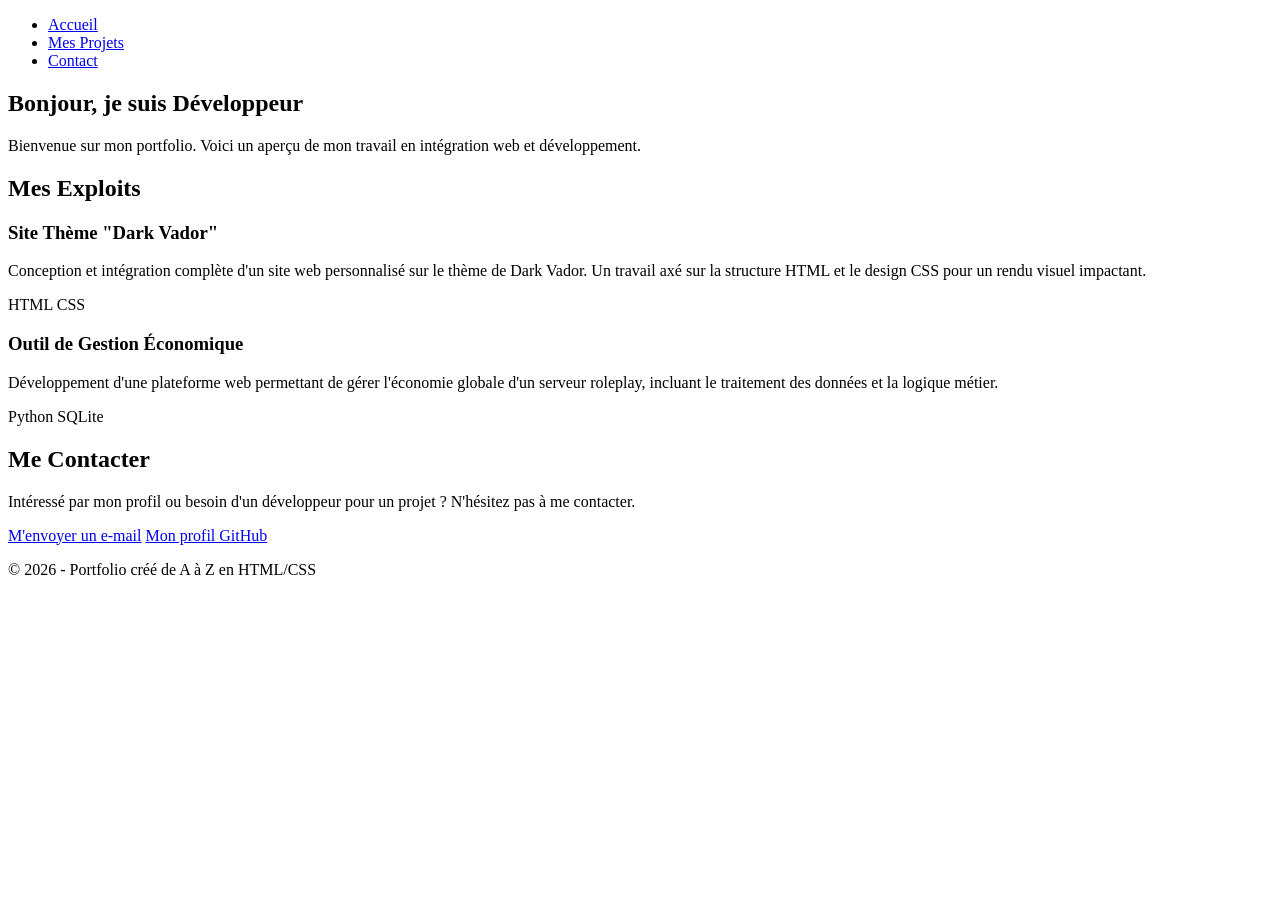
==== index.html @ 3fa429df "Add files via upload" ====
<!DOCTYPE html>
<html lang="fr">
<head>
    <meta charset="UTF-8">
    <meta name="viewport" content="width=device-width, initial-scale=1.0">
    <title>Portfolio - Développeur Web</title>
    <link rel="stylesheet" href="css/style.css">
</head>
<body>
    <header>
        <nav>
            <ul>
                <li><a href="#accueil">Accueil</a></li>
                <li><a href="#projets">Mes Projets</a></li>
                <li><a href="#contact">Contact</a></li>
            </ul>
        </nav>
    </header>

    <main>
        <section id="accueil" class="section-accueil">
            <h1>Bonjour, je suis Développeur</h1>
            <p>Bienvenue sur mon portfolio. Voici un aperçu de mon travail en intégration web et développement.</p>
        </section>

        <section id="projets">
            <h2>Mes Exploits</h2>
            <div class="grille-projets">
                
                <div class="projet-carte">
                    <h3>Site Thème "Dark Vador"</h3>
                    <p>Conception et intégration complète d'un site web personnalisé sur le thème de Dark Vador. Un travail axé sur la structure HTML et le design CSS pour un rendu visuel impactant.</p>
                    <div class="technos">
                        <span class="badge">HTML</span>
                        <span class="badge">CSS</span>
                    </div>
                </div>

                <div class="projet-carte">
                    <h3>Outil de Gestion Économique</h3>
                    <p>Développement d'une plateforme web permettant de gérer l'économie globale d'un serveur roleplay, incluant le traitement des données et la logique métier.</p>
                    <div class="technos">
                        <span class="badge">Python</span>
                        <span class="badge">SQLite</span>
                    </div>
                </div>

            </div>
        </section>

        <section id="contact">
            <h2>Me Contacter</h2>
            <div class="contact-box">
                <p>Intéressé par mon profil ou besoin d'un développeur pour un projet ? N'hésitez pas à me contacter.</p>
                <a href="mailto:ton-adresse@email.com" class="bouton-contact">M'envoyer un e-mail</a>
                <a href="https://github.com/ton-pseudo" target="_blank" class="bouton-github">Mon profil GitHub</a>
            </div>
        </section>
    </main>

    <footer>
        <p>&copy; 2026 - Portfolio créé de A à Z en HTML/CSS</p>
    </footer>
</body>
</html>
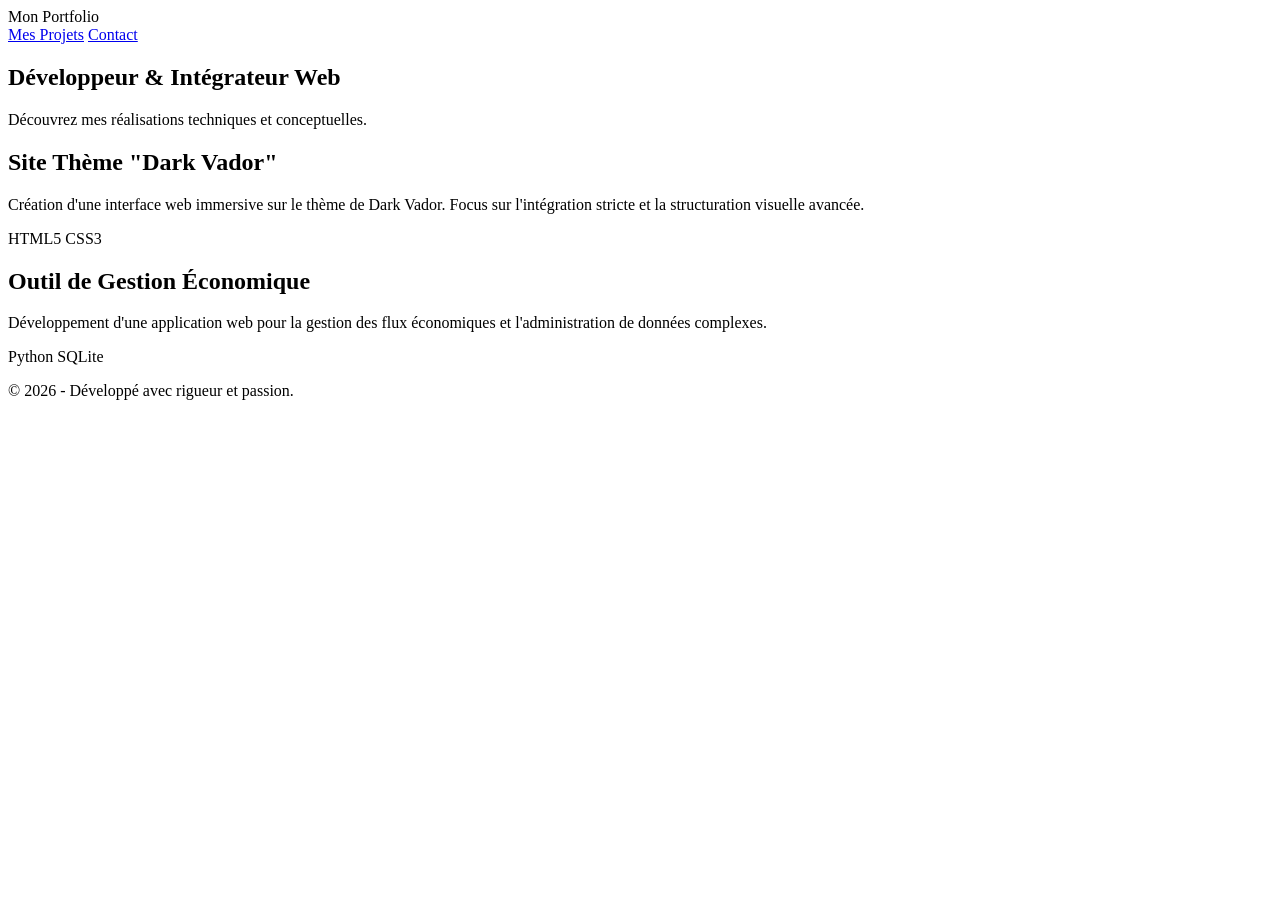
==== commit 75c14166: "Add files via upload" ====
--- a/index.html
+++ b/index.html
@@ -3,63 +3,53 @@
 <head>
     <meta charset="UTF-8">
     <meta name="viewport" content="width=device-width, initial-scale=1.0">
-    <title>Portfolio - Développeur Web</title>
+    <title>Portfolio | Projets</title>
     <link rel="stylesheet" href="css/style.css">
 </head>
 <body>
-    <header>
+    <header class="navbar">
+        <div class="logo">Mon Portfolio</div>
         <nav>
-            <ul>
-                <li><a href="#accueil">Accueil</a></li>
-                <li><a href="#projets">Mes Projets</a></li>
-                <li><a href="#contact">Contact</a></li>
-            </ul>
+            <a href="index.html" class="active">Mes Projets</a>
+            <a href="contact.html">Contact</a>
         </nav>
     </header>
 
-    <main>
-        <section id="accueil" class="section-accueil">
-            <h1>Bonjour, je suis Développeur</h1>
-            <p>Bienvenue sur mon portfolio. Voici un aperçu de mon travail en intégration web et développement.</p>
+    <main class="container">
+        <section class="intro">
+            <h1>Développeur & Intégrateur Web</h1>
+            <p>Découvrez mes réalisations techniques et conceptuelles.</p>
         </section>
 
-        <section id="projets">
-            <h2>Mes Exploits</h2>
-            <div class="grille-projets">
-                
-                <div class="projet-carte">
-                    <h3>Site Thème "Dark Vador"</h3>
-                    <p>Conception et intégration complète d'un site web personnalisé sur le thème de Dark Vador. Un travail axé sur la structure HTML et le design CSS pour un rendu visuel impactant.</p>
-                    <div class="technos">
-                        <span class="badge">HTML</span>
-                        <span class="badge">CSS</span>
+        <section class="grid-projets">
+            <!-- Projet 1 -->
+            <article class="card">
+                <div class="card-content">
+                    <h2>Site Thème "Dark Vador"</h2>
+                    <p>Création d'une interface web immersive sur le thème de Dark Vador. Focus sur l'intégration stricte et la structuration visuelle avancée.</p>
+                    <div class="tags">
+                        <span>HTML5</span>
+                        <span>CSS3</span>
                     </div>
                 </div>
+            </article>
 
-                <div class="projet-carte">
-                    <h3>Outil de Gestion Économique</h3>
-                    <p>Développement d'une plateforme web permettant de gérer l'économie globale d'un serveur roleplay, incluant le traitement des données et la logique métier.</p>
-                    <div class="technos">
-                        <span class="badge">Python</span>
-                        <span class="badge">SQLite</span>
+            <!-- Projet 2 -->
+            <article class="card">
+                <div class="card-content">
+                    <h2>Outil de Gestion Économique</h2>
+                    <p>Développement d'une application web pour la gestion des flux économiques et l'administration de données complexes.</p>
+                    <div class="tags">
+                        <span>Python</span>
+                        <span>SQLite</span>
                     </div>
                 </div>
-
-            </div>
-        </section>
-
-        <section id="contact">
-            <h2>Me Contacter</h2>
-            <div class="contact-box">
-                <p>Intéressé par mon profil ou besoin d'un développeur pour un projet ? N'hésitez pas à me contacter.</p>
-                <a href="mailto:ton-adresse@email.com" class="bouton-contact">M'envoyer un e-mail</a>
-                <a href="https://github.com/ton-pseudo" target="_blank" class="bouton-github">Mon profil GitHub</a>
-            </div>
+            </article>
         </section>
     </main>
 
     <footer>
-        <p>&copy; 2026 - Portfolio créé de A à Z en HTML/CSS</p>
+        <p>&copy; 2026 - Développé avec rigueur et passion.</p>
     </footer>
 </body>
 </html>
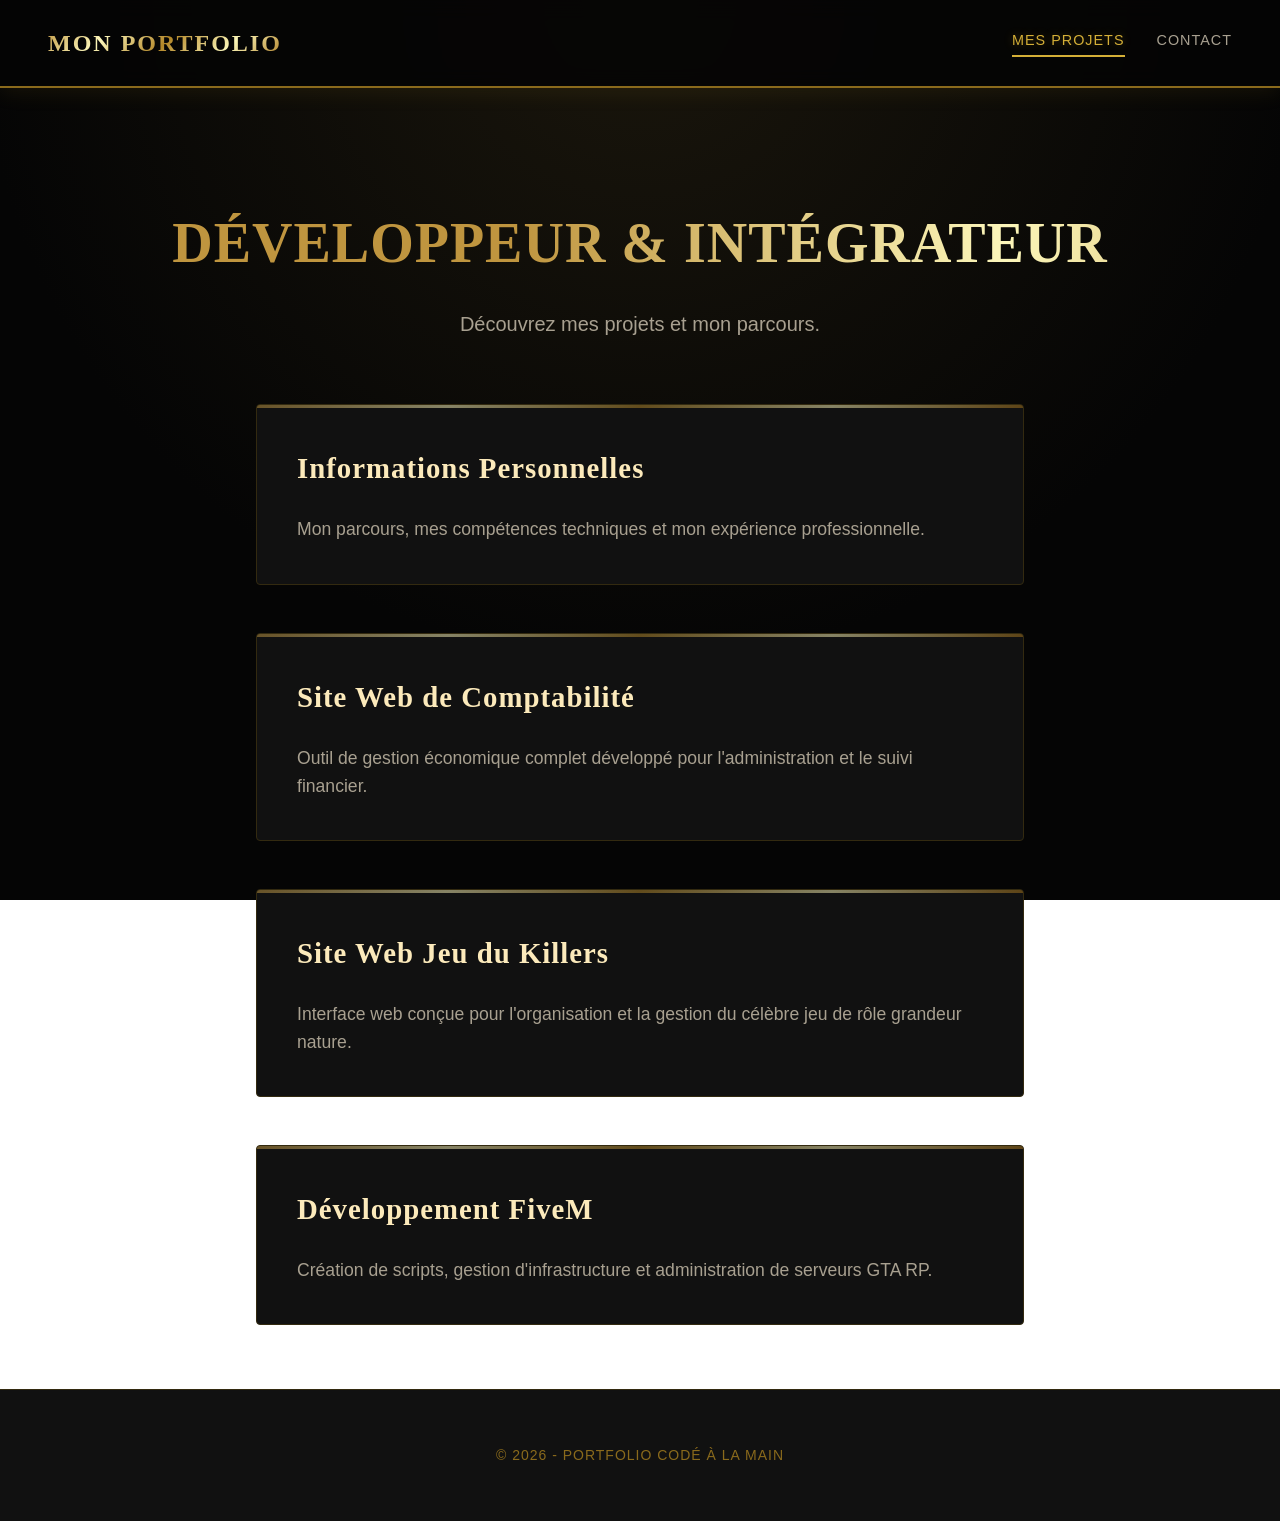
==== commit 78e665a3: "Add files via upload" ====
--- a/index.html
+++ b/index.html
@@ -17,39 +17,51 @@
 
     <main class="container">
         <section class="intro">
-            <h1>Développeur & Intégrateur Web</h1>
-            <p>Découvrez mes réalisations techniques et conceptuelles.</p>
+            <h1>Développeur & Intégrateur</h1>
+            <p>Découvrez mes projets et mon parcours.</p>
         </section>
 
-        <section class="grid-projets">
-            <!-- Projet 1 -->
-            <article class="card">
-                <div class="card-content">
-                    <h2>Site Thème "Dark Vador"</h2>
-                    <p>Création d'une interface web immersive sur le thème de Dark Vador. Focus sur l'intégration stricte et la structuration visuelle avancée.</p>
-                    <div class="tags">
-                        <span>HTML5</span>
-                        <span>CSS3</span>
+        <section class="liste-projets">
+            
+            <a href="infos-personnelles.html" class="card-link">
+                <article class="card">
+                    <div class="card-content">
+                        <h2>Informations Personnelles</h2>
+                        <p>Mon parcours, mes compétences techniques et mon expérience professionnelle.</p>
                     </div>
-                </div>
-            </article>
+                </article>
+            </a>
 
-            <!-- Projet 2 -->
-            <article class="card">
-                <div class="card-content">
-                    <h2>Outil de Gestion Économique</h2>
-                    <p>Développement d'une application web pour la gestion des flux économiques et l'administration de données complexes.</p>
-                    <div class="tags">
-                        <span>Python</span>
-                        <span>SQLite</span>
+            <a href="projet-compta.html" class="card-link">
+                <article class="card">
+                    <div class="card-content">
+                        <h2>Site Web de Comptabilité</h2>
+                        <p>Outil de gestion économique complet développé pour l'administration et le suivi financier.</p>
                     </div>
-                </div>
-            </article>
+                </article>
+            </a>
+
+            <a href="projet-killers.html" class="card-link">
+                <article class="card">
+                    <div class="card-content">
+                        <h2>Site Web Jeu du Killers</h2>
+                        <p>Interface web conçue pour l'organisation et la gestion du célèbre jeu de rôle grandeur nature.</p>
+                    </div>
+                </article>
+            </a>
+
+            <a href="projet-fivem.html" class="card-link">
+                <article class="card">
+                    <div class="card-content">
+                        <h2>Développement FiveM</h2>
+                        <p>Création de scripts, gestion d'infrastructure et administration de serveurs GTA RP.</p>
+                    </div>
+                </article>
+            </a>
+
         </section>
     </main>
 
-    <footer>
-        <p>&copy; 2026 - Développé avec rigueur et passion.</p>
-    </footer>
+    <footer><p>&copy; 2026 - Portfolio codé à la main</p></footer>
 </body>
 </html>
--- a/css/style.css
+++ b/css/style.css
@@ -0,0 +1,283 @@
+/* --- Variables pour un thème Grandiose (Noir & Or Métallique) --- */
+:root {
+    --bg-color: #050505; /* Noir ultra profond */
+    --surface-color: #111111; /* Noir légèrement plus clair pour les cartes */
+    --text-main: #f0f0f0;
+    --text-muted: #a8a090; /* Gris légèrement teinté d'or */
+    
+    /* Dégradé or métallique (Reflet, Ombre, Brillance) */
+    --gold-main: #d4af37;
+    --gold-light: #fceabb;
+    --gold-dark: #8a6a1c;
+    --gold-gradient: linear-gradient(135deg, #bf953f, #fcf6ba, #b38728, #fbf5b7, #aa771c);
+    
+    --border: #332a10; /* Bordure sombre dorée */
+}
+
+* { box-sizing: border-box; }
+
+body {
+    margin: 0;
+    /* Police élégante pour le texte, lisible et propre */
+    font-family: -apple-system, BlinkMacSystemFont, "Segoe UI", Roboto, Helvetica, Arial, sans-serif;
+    /* Fond noir avec un très léger halo doré au centre en haut */
+    background: radial-gradient(circle at 50% 0%, #1a160c 0%, var(--bg-color) 60%);
+    background-attachment: fixed;
+    color: var(--text-main);
+    line-height: 1.6;
+    overflow-x: hidden;
+}
+
+/* Application d'une police majestueuse pour tous les titres */
+h1, h2, h3, .logo {
+    font-family: "Georgia", "Times New Roman", serif;
+    letter-spacing: 1px;
+}
+
+/* Effet de texte en or massif (le texte devient transparent et affiche le dégradé en fond) */
+.text-gold {
+    background: var(--gold-gradient);
+    -webkit-background-clip: text;
+    -webkit-text-fill-color: transparent;
+    display: inline-block;
+}
+
+a {
+    text-decoration: none;
+    color: var(--gold-light);
+    transition: all 0.3s ease;
+}
+
+a:hover { 
+    color: #fff;
+    text-shadow: 0 0 8px var(--gold-main);
+}
+
+.container {
+    width: 100%; /* Le conteneur occupe désormais toute la page */
+    margin: 0 auto;
+    padding: 4rem 2rem;
+    min-height: calc(100vh - 160px); 
+}
+
+/* --- Barre de Navigation --- */
+.navbar {
+    display: flex;
+    justify-content: space-between;
+    align-items: center;
+    padding: 1.5rem 3rem;
+    background-color: rgba(5, 5, 5, 0.9);
+    backdrop-filter: blur(10px);
+    border-bottom: 2px solid var(--gold-dark);
+    position: sticky;
+    top: 0;
+    z-index: 100;
+    box-shadow: 0 4px 20px rgba(187, 143, 35, 0.1);
+}
+
+.navbar .logo {
+    font-size: 1.5rem;
+    font-weight: 700;
+    background: var(--gold-gradient);
+    -webkit-background-clip: text;
+    -webkit-text-fill-color: transparent;
+    text-transform: uppercase;
+    letter-spacing: 2px;
+}
+
+.navbar nav { display: flex; gap: 2rem; }
+.navbar nav a {
+    color: var(--text-muted);
+    font-weight: 500;
+    text-transform: uppercase;
+    font-size: 0.9rem;
+    letter-spacing: 1px;
+    padding-bottom: 0.2rem;
+    border-bottom: 2px solid transparent;
+}
+.navbar nav a.active, .navbar nav a:hover {
+    color: var(--gold-main);
+    border-bottom: 2px solid var(--gold-main);
+    text-shadow: 0 0 10px rgba(212, 175, 55, 0.3);
+}
+
+/* --- Section Introduction --- */
+.intro { text-align: center; margin-bottom: 4rem; }
+
+/* Animation de brillance sur le grand titre */
+@keyframes shimmer {
+    0% { background-position: -200% center; }
+    100% { background-position: 200% center; }
+}
+
+.intro h1 { 
+    font-size: 3.5rem; 
+    margin-bottom: 1rem; 
+    text-transform: uppercase;
+    background: linear-gradient(to right, #bf953f 20%, #fcf6ba 40%, #bf953f 60%, #fcf6ba 80%);
+    background-size: 200% auto;
+    -webkit-background-clip: text;
+    -webkit-text-fill-color: transparent;
+    animation: shimmer 5s linear infinite;
+}
+.intro p { color: var(--text-muted); font-size: 1.25rem; }
+
+/* --- Disposition des Projets --- */
+.liste-projets {
+    display: flex;
+    flex-direction: column;
+    align-items: center;
+    gap: 3rem;
+}
+
+.card-link {
+    width: 60vw; /* Exactement 60% de l'écran (Viewport Width) */
+    display: block;
+}
+
+@media (max-width: 768px) {
+    .card-link { width: 90vw; } /* 90% sur téléphone pour rester lisible */
+    .intro h1 { font-size: 2.2rem; }
+}
+
+.card {
+    background-color: var(--surface-color);
+    border: 1px solid var(--border);
+    border-radius: 4px;
+    overflow: hidden;
+    position: relative;
+    transition: all 0.4s cubic-bezier(0.175, 0.885, 0.32, 1.275);
+    height: 100%;
+}
+
+/* Liseré doré décoratif en haut de la carte */
+.card::before {
+    content: '';
+    position: absolute;
+    top: 0;
+    left: 0;
+    width: 100%;
+    height: 3px;
+    background: var(--gold-gradient);
+    opacity: 0.5;
+    transition: opacity 0.4s ease;
+}
+
+.card-link:hover .card {
+    transform: translateY(-8px) scale(1.02);
+    border-color: var(--gold-main);
+    box-shadow: 0 15px 35px rgba(212, 175, 55, 0.15), 0 0 15px rgba(212, 175, 55, 0.1) inset;
+}
+
+.card-link:hover .card::before {
+    opacity: 1;
+}
+
+.card-content { padding: 2.5rem; }
+.card-content h2 { 
+    margin-top: 0; 
+    font-size: 1.8rem; 
+    color: var(--gold-light); 
+}
+.card-content p { color: var(--text-muted); margin-bottom: 0; font-size: 1.1rem; }
+
+/* --- Formulaire de Contact --- */
+.contact-section {
+    max-width: 600px;
+    margin: 0 auto;
+}
+
+.contact-section h1 {
+    font-size: 2.5rem;
+    color: var(--gold-main);
+}
+
+.contact-form {
+    background-color: var(--surface-color);
+    padding: 2.5rem;
+    border-radius: 4px;
+    border: 1px solid var(--border);
+    box-shadow: 0 10px 30px rgba(0,0,0,0.5);
+    display: flex;
+    flex-direction: column;
+    gap: 1.5rem;
+}
+
+.form-group {
+    display: flex;
+    flex-direction: column;
+    gap: 0.5rem;
+}
+
+.form-group label { 
+    font-weight: 600; 
+    color: var(--gold-light); 
+    text-transform: uppercase;
+    font-size: 0.85rem;
+    letter-spacing: 1px;
+}
+
+.form-group input, .form-group textarea {
+    padding: 1rem;
+    border-radius: 2px;
+    border: 1px solid var(--border);
+    background-color: #0a0a0a;
+    color: var(--text-main);
+    font-family: inherit;
+    transition: all 0.3s ease;
+}
+
+.form-group input:focus, .form-group textarea:focus {
+    outline: none;
+    border-color: var(--gold-main);
+    box-shadow: 0 0 15px rgba(212, 175, 55, 0.2);
+}
+
+/* Bouton Grandiose */
+.btn-primary {
+    background: var(--gold-gradient);
+    color: #000;
+    padding: 1rem;
+    border: none;
+    border-radius: 2px;
+    font-weight: bold;
+    font-size: 1.1rem;
+    text-transform: uppercase;
+    letter-spacing: 2px;
+    cursor: pointer;
+    transition: all 0.3s ease;
+    box-shadow: 0 4px 15px rgba(212, 175, 55, 0.2);
+}
+
+.btn-primary:hover { 
+    transform: scale(1.02);
+    box-shadow: 0 0 25px rgba(252, 234, 187, 0.4);
+}
+
+/* --- Pages de détails --- */
+.page-detail { max-width: 800px; margin: 0 auto; }
+.page-detail h1 { color: var(--gold-main); font-size: 2.5rem; border-bottom: 1px solid var(--border); padding-bottom: 1rem; margin-bottom: 2rem;}
+.page-detail p { font-size: 1.15rem; }
+
+.btn-retour {
+    display: inline-block;
+    margin-bottom: 2rem;
+    color: var(--gold-dark);
+    font-weight: 600;
+    text-transform: uppercase;
+    letter-spacing: 1px;
+    font-size: 0.9rem;
+}
+.btn-retour:hover { color: var(--gold-light); }
+
+/* --- Pied de page --- */
+footer {
+    text-align: center;
+    padding: 2.5rem;
+    border-top: 1px solid var(--border);
+    background-color: var(--surface-color);
+    color: var(--gold-dark);
+    font-size: 0.875rem;
+    letter-spacing: 1px;
+    text-transform: uppercase;
+}
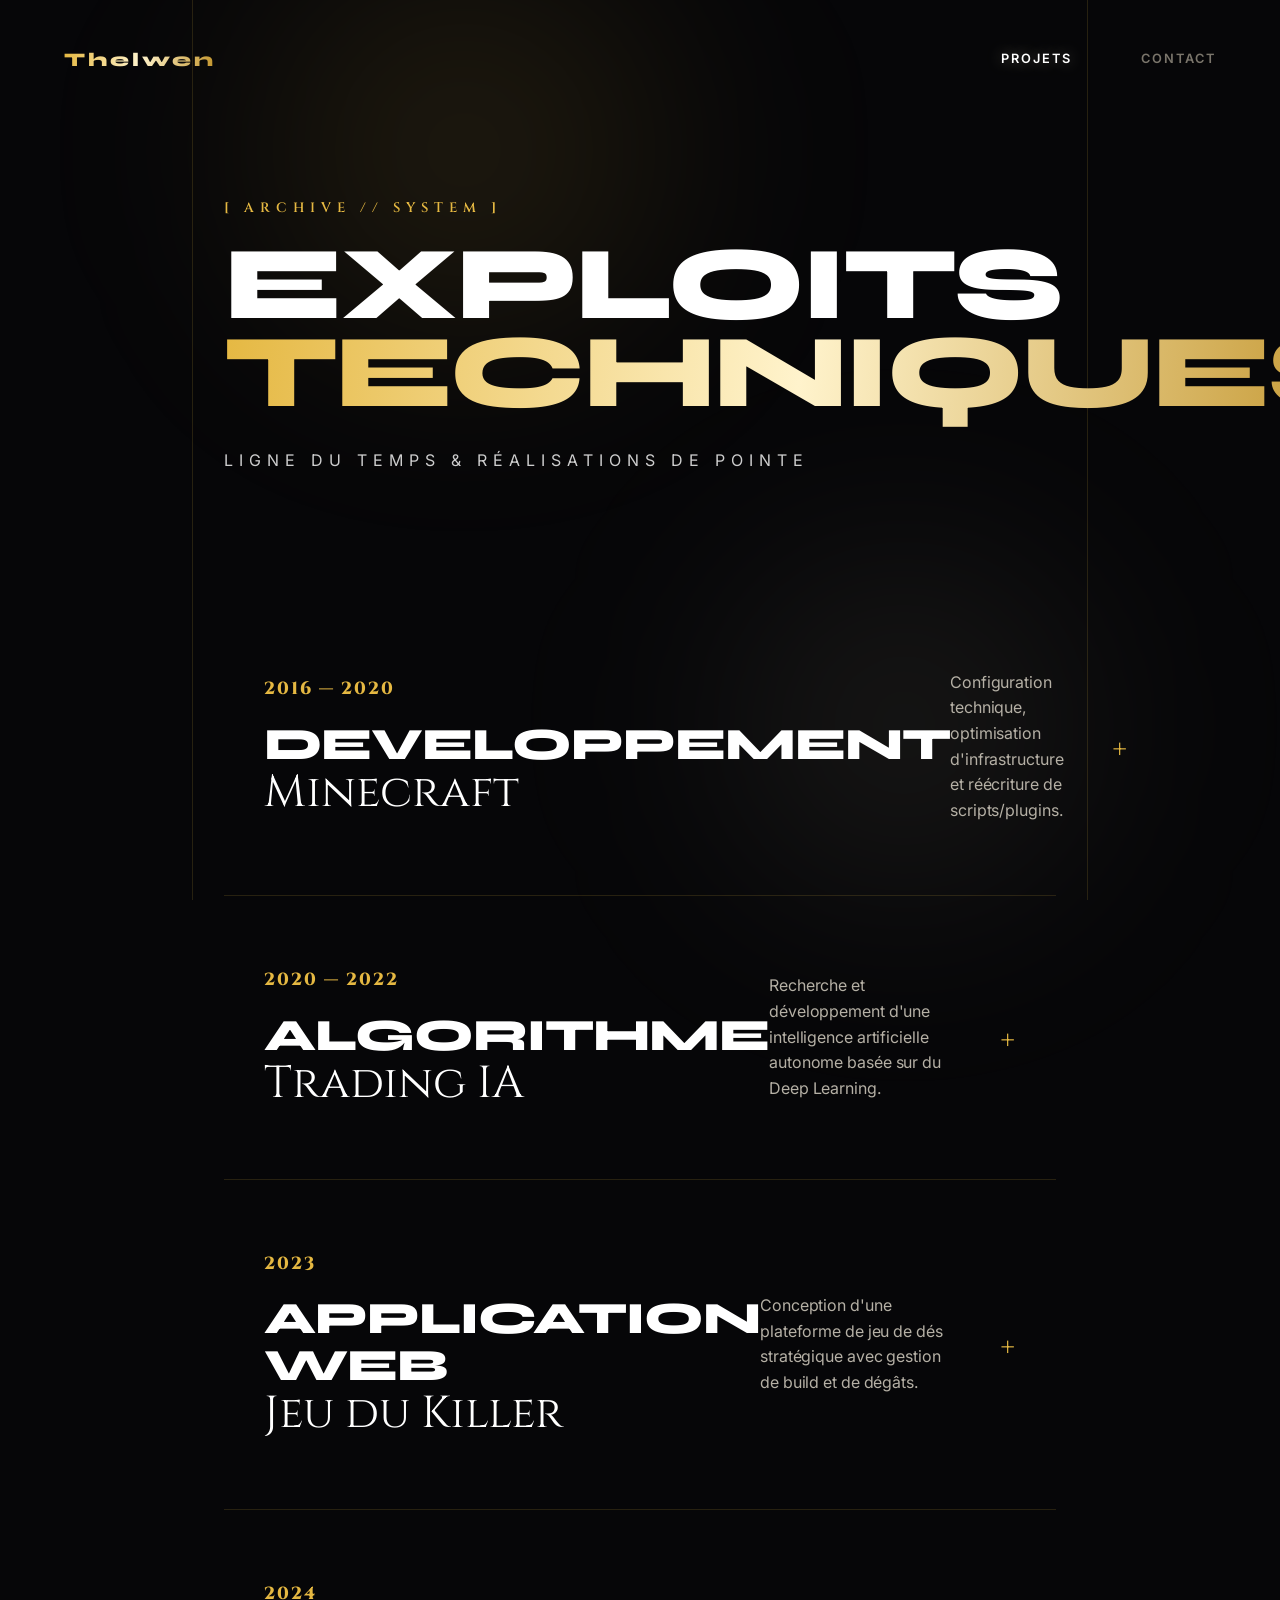
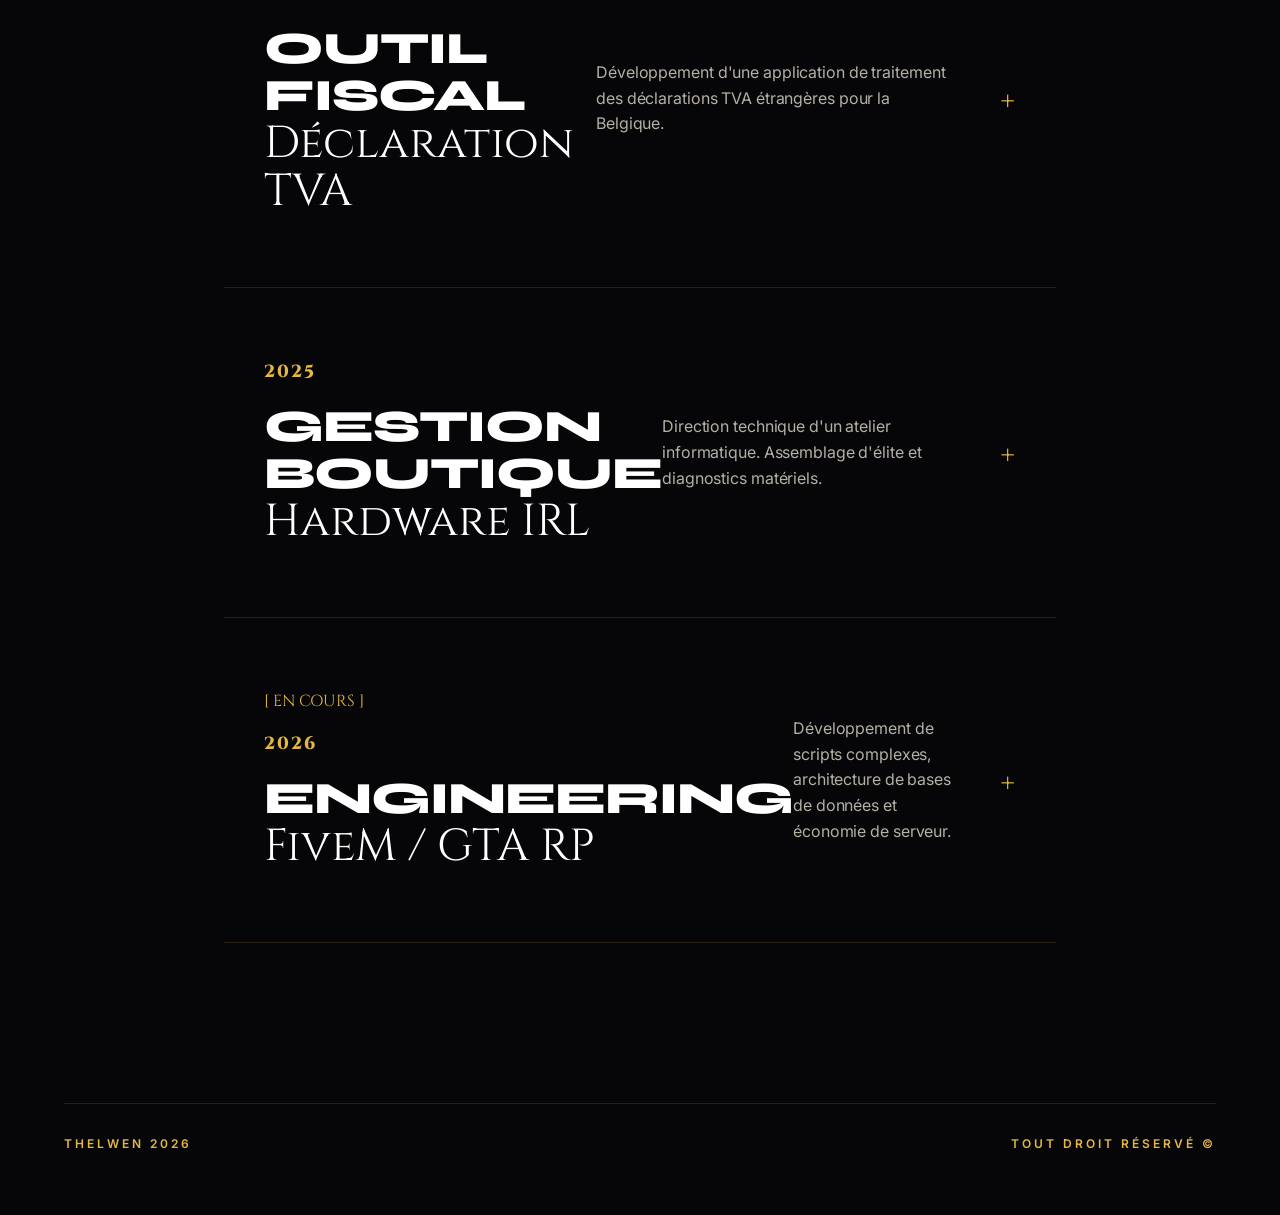
==== commit d0cd156b: "Add files via upload" ====
--- a/index.html
+++ b/index.html
@@ -3,65 +3,110 @@
 <head>
     <meta charset="UTF-8">
     <meta name="viewport" content="width=device-width, initial-scale=1.0">
-    <title>Portfolio | Projets</title>
+    <title>THELWEN | ARCHIVE</title>
+    <link rel="preconnect" href="https://fonts.googleapis.com">
+    <link rel="preconnect" href="https://fonts.gstatic.com" crossorigin>
+    <link href="https://fonts.googleapis.com/css2?family=Cinzel:wght@400;600;800&family=Syne:wght@700;800&family=Inter:wght@200;400;600&display=swap" rel="stylesheet">
     <link rel="stylesheet" href="css/style.css">
 </head>
 <body>
+
+    <div class="ambient-laser"></div>
+    <div class="structural-grid-line line-left"></div>
+    <div class="structural-grid-line line-right"></div>
+
     <header class="navbar">
-        <div class="logo">Mon Portfolio</div>
+        <div class="logo">Thelwen</div>
         <nav>
-            <a href="index.html" class="active">Mes Projets</a>
-            <a href="contact.html">Contact</a>
+            <a href="index.html" class="active"><span class="nav-num"></span> Projets</a>
+            <a href="contact.html"><span class="nav-num"></span> Contact</a>
         </nav>
     </header>
 
-    <main class="container">
-        <section class="intro">
-            <h1>Développeur & Intégrateur</h1>
-            <p>Découvrez mes projets et mon parcours.</p>
+    <main class="viewport-canvas">
+        <section class="hero-editorial">
+            <div class="hero-meta">[ ARCHIVE // SYSTEM ]</div>
+            <h1>EXPLOITS<br><span class="gold-gradient-text">TECHNIQUES</span></h1>
+            <p class="hero-sub">Ligne du temps & Réalisations de pointe</p>
         </section>
 
-        <section class="liste-projets">
+        <section class="editorial-feed">
             
-            <a href="infos-personnelles.html" class="card-link">
-                <article class="card">
-                    <div class="card-content">
-                        <h2>Informations Personnelles</h2>
-                        <p>Mon parcours, mes compétences techniques et mon expérience professionnelle.</p>
-                    </div>
-                </article>
+            <a href="exp-minecraft.html" class="showcase-row">
+                <div class="row-left">
+                    <span class="row-index">2016 — 2020</span>
+                    <h2>Developpement<br><span class="light-text">Minecraft</span></h2>
+                </div>
+                <div class="row-right">
+                    <p class="project-brief">Configuration technique, optimisation d'infrastructure et réécriture de scripts/plugins.</p>
+                    <div class="project-cross">+</div>
+                </div>
             </a>
 
-            <a href="projet-compta.html" class="card-link">
-                <article class="card">
-                    <div class="card-content">
-                        <h2>Site Web de Comptabilité</h2>
-                        <p>Outil de gestion économique complet développé pour l'administration et le suivi financier.</p>
-                    </div>
-                </article>
+            <a href="exp-trading.html" class="showcase-row">
+                <div class="row-left">
+                    <span class="row-index">2020 — 2022</span>
+                    <h2>Algorithme<br><span class="light-text">Trading IA</span></h2>
+                </div>
+                <div class="row-right">
+                    <p class="project-brief">Recherche et développement d'une intelligence artificielle autonome basée sur du Deep Learning.</p>
+                    <div class="project-cross">+</div>
+                </div>
             </a>
 
-            <a href="projet-killers.html" class="card-link">
-                <article class="card">
-                    <div class="card-content">
-                        <h2>Site Web Jeu du Killers</h2>
-                        <p>Interface web conçue pour l'organisation et la gestion du célèbre jeu de rôle grandeur nature.</p>
-                    </div>
-                </article>
+            <a href="exp-killer.html" class="showcase-row">
+                <div class="row-left">
+                    <span class="row-index">2023</span>
+                    <h2>Application Web<br><span class="light-text">Jeu du Killer</span></h2>
+                </div>
+                <div class="row-right">
+                    <p class="project-brief">Conception d'une plateforme de jeu de dés stratégique avec gestion de build et de dégâts.</p>
+                    <div class="project-cross">+</div>
+                </div>
             </a>
 
-            <a href="projet-fivem.html" class="card-link">
-                <article class="card">
-                    <div class="card-content">
-                        <h2>Développement FiveM</h2>
-                        <p>Création de scripts, gestion d'infrastructure et administration de serveurs GTA RP.</p>
-                    </div>
-                </article>
+            <a href="exp-tva.html" class="showcase-row">
+                <div class="row-left">
+                    <span class="row-index">2024</span>
+                    <h2>Outil Fiscal<br><span class="light-text">Déclaration TVA</span></h2>
+                </div>
+                <div class="row-right">
+                    <p class="project-brief">Développement d'une application de traitement des déclarations TVA étrangères pour la Belgique.</p>
+                    <div class="project-cross">+</div>
+                </div>
+            </a>
+
+            <a href="exp-boutique.html" class="showcase-row">
+                <div class="row-left">
+                    <span class="row-index">2025</span>
+                    <h2>Gestion Boutique<br><span class="light-text">Hardware IRL</span></h2>
+                </div>
+                <div class="row-right">
+                    <p class="project-brief">Direction technique d'un atelier informatique. Assemblage d'élite et diagnostics matériels.</p>
+                    <div class="project-cross">+</div>
+                </div>
+            </a>
+
+            <a href="exp-fivem.html" class="showcase-row">
+                <div class="row-left">
+                    <span class="nav-num">[ EN COURS ]</span><span class="row-index">2026</span>
+                    <h2>Engineering<br><span class="light-text">FiveM / GTA RP</span></h2>
+                </div>
+                <div class="row-right">
+                    <p class="project-brief">Développement de scripts complexes, architecture de bases de données et économie de serveur.</p>
+                    <div class="project-cross">+</div>
+                </div>
             </a>
 
         </section>
     </main>
 
-    <footer><p>&copy; 2026 - Portfolio codé à la main</p></footer>
+    <footer class="editorial-footer">
+        <div class="footer-line"></div>
+        <div class="footer-content">
+            <span>THELWEN 2026</span>
+            <span>TOUT DROIT RÉSERVÉ ©</span>
+        </div>
+    </footer>
 </body>
 </html>
--- a/css/style.css
+++ b/css/style.css
@@ -1,283 +1,377 @@
-/* --- Variables pour un thème Grandiose (Noir & Or Métallique) --- */
+/* --- SYSTEM ARCHITECTURE DESIGN // VIBRANT SOLAR EDITION --- */
 :root {
-    --bg-color: #050505; /* Noir ultra profond */
-    --surface-color: #111111; /* Noir légèrement plus clair pour les cartes */
-    --text-main: #f0f0f0;
-    --text-muted: #a8a090; /* Gris légèrement teinté d'or */
+    --bg-pure: #060608; 
+    --text-pure: #ffffff;
+    --text-dark: #7a756b; 
     
-    /* Dégradé or métallique (Reflet, Ombre, Brillance) */
-    --gold-main: #d4af37;
-    --gold-light: #fceabb;
-    --gold-dark: #8a6a1c;
-    --gold-gradient: linear-gradient(135deg, #bf953f, #fcf6ba, #b38728, #fbf5b7, #aa771c);
+    --gold-raw: #e5b842;
+    --gold-bright: #fff3cc;
+    --gold-deep: #614613;
+    --gold-linear: linear-gradient(95deg, #e5b842 0%, #fff3cc 50%, #c2942b 100%);
     
-    --border: #332a10; /* Bordure sombre dorée */
-}
-
-* { box-sizing: border-box; }
+    --fine-line: rgba(229, 184, 66, 0.15);
+}
+
+* { box-sizing: border-box; margin: 0; padding: 0; }
 
 body {
-    margin: 0;
-    /* Police élégante pour le texte, lisible et propre */
-    font-family: -apple-system, BlinkMacSystemFont, "Segoe UI", Roboto, Helvetica, Arial, sans-serif;
-    /* Fond noir avec un très léger halo doré au centre en haut */
-    background: radial-gradient(circle at 50% 0%, #1a160c 0%, var(--bg-color) 60%);
-    background-attachment: fixed;
-    color: var(--text-main);
-    line-height: 1.6;
+    background-color: var(--bg-pure);
+    color: var(--text-pure);
+    font-family: 'Inter', sans-serif;
+    letter-spacing: -0.1px;
     overflow-x: hidden;
-}
-
-/* Application d'une police majestueuse pour tous les titres */
-h1, h2, h3, .logo {
-    font-family: "Georgia", "Times New Roman", serif;
-    letter-spacing: 1px;
-}
-
-/* Effet de texte en or massif (le texte devient transparent et affiche le dégradé en fond) */
-.text-gold {
-    background: var(--gold-gradient);
-    -webkit-background-clip: text;
-    -webkit-text-fill-color: transparent;
-    display: inline-block;
-}
-
-a {
-    text-decoration: none;
-    color: var(--gold-light);
-    transition: all 0.3s ease;
-}
-
-a:hover { 
-    color: #fff;
-    text-shadow: 0 0 8px var(--gold-main);
-}
-
-.container {
-    width: 100%; /* Le conteneur occupe désormais toute la page */
-    margin: 0 auto;
-    padding: 4rem 2rem;
-    min-height: calc(100vh - 160px); 
-}
-
-/* --- Barre de Navigation --- */
+    position: relative;
+}
+
+/* --- HALOS OVALES ET FLUIDES FIXES --- */
+@keyframes floatGlow1 {
+    0% { transform: translate(0px, 0px) scale(1); }
+    50% { transform: translate(30px, 20px) scale(1.05); }
+    100% { transform: translate(0px, 0px) scale(1); }
+}
+@keyframes floatGlow2 {
+    0% { transform: translate(0px, 0px) scale(1); }
+    50% { transform: translate(-20px, -30px) scale(0.95); }
+    100% { transform: translate(0px, 0px) scale(1); }
+}
+
+.ambient-laser {
+    position: fixed; 
+    width: 800px;
+    height: 500px;
+    border-radius: 50%; 
+    background: radial-gradient(circle, rgba(229, 184, 66, 0.14) 0%, rgba(0,0,0,0) 65%);
+    top: -100px;
+    left: 5vw;
+    filter: blur(90px); 
+    pointer-events: none;
+    z-index: 0;
+    animation: floatGlow1 14s ease-in-out infinite;
+}
+
+body::after {
+    content: '';
+    position: fixed; 
+    width: 700px;
+    height: 450px;
+    border-radius: 50%; 
+    background: radial-gradient(circle, rgba(255, 243, 204, 0.1) 0%, rgba(0,0,0,0) 65%);
+    bottom: -50px;
+    right: 2vw;
+    filter: blur(100px);
+    pointer-events: none;
+    z-index: 0;
+    animation: floatGlow2 16s ease-in-out infinite;
+}
+
+.structural-grid-line {
+    position: fixed;
+    top: 0;
+    width: 1px;
+    height: 100vh;
+    background-color: var(--fine-line);
+    z-index: 1;
+    pointer-events: none;
+}
+.line-left { left: 15vw; }
+.line-right { right: 15vw; }
+
+/* --- NAVIGATION --- */
 .navbar {
     display: flex;
     justify-content: space-between;
     align-items: center;
-    padding: 1.5rem 3rem;
-    background-color: rgba(5, 5, 5, 0.9);
-    backdrop-filter: blur(10px);
-    border-bottom: 2px solid var(--gold-dark);
-    position: sticky;
-    top: 0;
-    z-index: 100;
-    box-shadow: 0 4px 20px rgba(187, 143, 35, 0.1);
-}
-
+    padding: 3rem 4rem;
+    position: relative;
+    z-index: 10;
+}
 .navbar .logo {
-    font-size: 1.5rem;
-    font-weight: 700;
-    background: var(--gold-gradient);
+    font-family: 'Syne', sans-serif;
+    font-weight: 800;
+    font-size: 1.2rem;
+    letter-spacing: 3px;
+    background: var(--gold-linear);
     -webkit-background-clip: text;
     -webkit-text-fill-color: transparent;
+}
+.navbar nav { display: flex; gap: 4rem; }
+.navbar nav a {
+    color: var(--text-dark);
+    text-decoration: none;
+    text-transform: uppercase;
+    font-size: 0.8rem;
+    font-weight: 600;
+    letter-spacing: 2px;
+    transition: color 0.3s ease;
+}
+.nav-num { font-family: 'Cinzel', serif; color: var(--gold-raw); margin-right: 5px; }
+.navbar nav a:hover, .navbar nav a.active {
+    color: var(--text-pure);
+    text-shadow: 0 0 15px rgba(255, 243, 204, 0.4);
+}
+
+/* --- HERO EDITORIAL --- */
+.viewport-canvas { position: relative; z-index: 2; padding: 0 4rem; }
+.hero-editorial { margin-top: 5rem; margin-bottom: 8rem; padding-left: calc(15vw - 4rem + 2rem); }
+.hero-meta { font-family: 'Cinzel', serif; font-size: 0.85rem; color: var(--gold-raw); letter-spacing: 6px; margin-bottom: 1.5rem; font-weight: 600; }
+.hero-editorial h1 { font-family: 'Syne', sans-serif; font-weight: 800; font-size: 6.5rem; line-height: 0.85; letter-spacing: -3px; text-transform: uppercase; margin-bottom: 2rem; }
+.gold-gradient-text { background: var(--gold-linear); -webkit-background-clip: text; -webkit-text-fill-color: transparent; }
+.hero-sub { font-size: 1rem; text-transform: uppercase; color: var(--text-pure); letter-spacing: 6px; font-weight: 400; opacity: 0.8; }
+
+/* --- LIGNES DE PROJETS ENERGÉTIQUES --- */
+.editorial-feed { display: flex; flex-direction: column; margin-bottom: 10rem; }
+.showcase-row {
+    width: 65vw;
+    align-self: center;
+    display: flex;
+    justify-content: space-between;
+    align-items: center;
+    padding: 4.5rem 2.5rem;
+    border-bottom: 1px solid var(--fine-line);
+    text-decoration: none;
+    color: var(--text-pure);
+    position: relative;
+    transition: all 0.4s cubic-bezier(0.25, 1, 0.5, 1);
+}
+.showcase-row::before {
+    content: ''; position: absolute; bottom: -1px; left: 0; width: 0; height: 2px;
+    background: var(--gold-linear); transition: width 0.4s ease; box-shadow: 0 0 10px var(--gold-raw);
+}
+.showcase-row:hover {
+    background: linear-gradient(90deg, rgba(229, 184, 66, 0.05) 0%, rgba(0,0,0,0) 100%);
+    padding-left: 4rem; padding-right: 4rem;
+}
+.showcase-row:hover::before { width: 100%; }
+.row-left { display: flex; flex-direction: column; gap: 1.2rem; }
+.row-index { font-family: 'Cinzel', serif; font-size: 1.1rem; color: var(--gold-raw); font-weight: 800; letter-spacing: 2px; }
+.showcase-row h2 { font-family: 'Syne', sans-serif; font-weight: 800; font-size: 2.8rem; line-height: 1.05; letter-spacing: -1px; text-transform: uppercase; transition: transform 0.3s ease; }
+.light-text { font-family: 'Cinzel', serif; font-weight: 400; color: #ffffff; text-transform: none; letter-spacing: 0px; }
+.row-right { max-width: 420px; text-align: left; display: flex; align-items: center; gap: 3rem; }
+.project-brief { color: #b5b0a5; font-size: 1rem; line-height: 1.6; }
+.project-cross { font-family: 'Inter', sans-serif; font-size: 1.8rem; color: var(--gold-raw); font-weight: 200; transition: all 0.4s ease; }
+
+.showcase-row:hover h2 { transform: scale(1.01); }
+.showcase-row:hover .project-cross { transform: rotate(180deg) scale(1.2); color: #ffffff; text-shadow: 0 0 15px var(--gold-raw); }
+
+/* ==========================================================================
+   PAGES DE DÉTAILS - LABELS UNIQUES PRÉPARÉS
+   ========================================================================== */
+
+.layout-minecraft, 
+.layout-trading, 
+.layout-killer, 
+.layout-tva, 
+.layout-boutique, 
+.layout-fivem {
+    max-width: 900px;
+    margin: 0 auto;
+    padding: 2rem 0 8rem 0;
+}
+
+.retour-minecraft, 
+.retour-trading, 
+.retour-killer, 
+.retour-tva, 
+.retour-boutique, 
+.retour-fivem {
+    display: inline-block;
+    font-family: 'Cinzel', serif;
+    color: var(--gold-raw);
     text-transform: uppercase;
     letter-spacing: 2px;
-}
-
-.navbar nav { display: flex; gap: 2rem; }
-.navbar nav a {
-    color: var(--text-muted);
-    font-weight: 500;
+    font-size: 0.8rem;
+    margin-bottom: 4rem;
+    text-decoration: none;
+    transition: all 0.3s;
+}
+.retour-minecraft:hover, .retour-trading:hover, .retour-killer:hover, .retour-tva:hover, .retour-boutique:hover, .retour-fivem:hover { 
+    color: #fff; 
+    text-shadow: 0 0 10px var(--gold-raw); 
+}
+
+.title-minecraft, 
+.title-trading, 
+.title-killer, 
+.title-tva, 
+.title-boutique, 
+.title-fivem,
+.title-contact {
+    font-family: 'Syne', sans-serif;
+    font-size: 4.5rem;
+    line-height: 0.9;
     text-transform: uppercase;
-    font-size: 0.9rem;
-    letter-spacing: 1px;
-    padding-bottom: 0.2rem;
-    border-bottom: 2px solid transparent;
-}
-.navbar nav a.active, .navbar nav a:hover {
-    color: var(--gold-main);
-    border-bottom: 2px solid var(--gold-main);
-    text-shadow: 0 0 10px rgba(212, 175, 55, 0.3);
-}
-
-/* --- Section Introduction --- */
-.intro { text-align: center; margin-bottom: 4rem; }
-
-/* Animation de brillance sur le grand titre */
-@keyframes shimmer {
-    0% { background-position: -200% center; }
-    100% { background-position: 200% center; }
-}
-
-.intro h1 { 
-    font-size: 3.5rem; 
-    margin-bottom: 1rem; 
-    text-transform: uppercase;
-    background: linear-gradient(to right, #bf953f 20%, #fcf6ba 40%, #bf953f 60%, #fcf6ba 80%);
-    background-size: 200% auto;
+    margin-bottom: 3rem;
+    letter-spacing: -2px;
+}
+
+.gold-text-minecraft, 
+.gold-text-trading, 
+.gold-text-killer, 
+.gold-text-tva, 
+.gold-text-boutique, 
+.gold-text-fivem {
+    background: var(--gold-linear);
     -webkit-background-clip: text;
     -webkit-text-fill-color: transparent;
-    animation: shimmer 5s linear infinite;
-}
-.intro p { color: var(--text-muted); font-size: 1.25rem; }
-
-/* --- Disposition des Projets --- */
-.liste-projets {
+}
+
+.paragraph-minecraft, 
+.paragraph-trading, 
+.paragraph-killer, 
+.paragraph-tva, 
+.paragraph-boutique, 
+.paragraph-fivem {
+    color: #b5b0a5;
+    font-size: 1.15rem;
+    line-height: 1.8;
+    margin-bottom: 2rem;
+}
+
+.specs-block-minecraft, 
+.specs-block-trading, 
+.specs-block-killer, 
+.specs-block-tva, 
+.specs-block-boutique, 
+.specs-block-fivem {
+    border-top: 1px solid var(--fine-line);
+    margin-top: 4rem;
+    padding-top: 2rem;
+}
+
+.specs-title-minecraft, 
+.specs-title-trading, 
+.specs-title-killer, 
+.specs-title-tva, 
+.specs-title-boutique, 
+.specs-title-fivem {
+    font-family: 'Cinzel', serif;
+    color: var(--gold-raw);
+    font-size: 0.85rem;
+    letter-spacing: 3px;
+    margin-bottom: 1rem;
+    text-transform: uppercase;
+}
+
+.specs-details-minecraft, 
+.specs-details-trading, 
+.specs-details-killer, 
+.specs-details-tva, 
+.specs-details-boutique, 
+.specs-details-fivem {
+    font-size: 0.95rem;
+    color: var(--text-dark);
+}
+
+.link-killer, .link-fivem {
+    display: inline-block;
+    margin-top: 2rem;
+    color: var(--gold-bright);
+    font-family: 'Syne', sans-serif;
+    font-weight: 700;
+    text-decoration: none;
+    letter-spacing: 1px;
+    font-size: 1.1rem;
+    border-bottom: 1px solid var(--gold-bright);
+    padding-bottom: 2px;
+    transition: all 0.3s;
+}
+.link-killer:hover, .link-fivem:hover {
+    color: #fff;
+    border-color: #fff;
+}
+
+/* --- RESPONSIVE GLOBALE --- */
+@media (max-width: 1024px) {
+    .showcase-row { width: 90vw; flex-direction: column; align-items: flex-start; gap: 2rem; padding: 3rem 1.5rem; }
+    .hero-editorial h1 { font-size: 3.8rem; }
+    .row-right { max-width: 100%; }
+    
+    .title-minecraft, .title-trading, .title-killer, .title-tva, .title-boutique, .title-fivem, .title-contact {
+        font-size: 3rem;
+    }
+}
+
+/* --- FOOTER & CONTACT CORRIGÉ --- */
+.editorial-footer { padding: 0 4rem 4rem 4rem; }
+.footer-line { width: 100%; height: 1px; background-color: var(--fine-line); margin-bottom: 2rem; }
+.footer-content { display: flex; justify-content: space-between; font-size: 0.75rem; letter-spacing: 3px; color: var(--gold-raw); font-weight: 600; }
+
+.contact-section {
     display: flex;
     flex-direction: column;
     align-items: center;
-    gap: 3rem;
-}
-
-.card-link {
-    width: 60vw; /* Exactement 60% de l'écran (Viewport Width) */
-    display: block;
-}
-
-@media (max-width: 768px) {
-    .card-link { width: 90vw; } /* 90% sur téléphone pour rester lisible */
-    .intro h1 { font-size: 2.2rem; }
-}
-
-.card {
-    background-color: var(--surface-color);
-    border: 1px solid var(--border);
-    border-radius: 4px;
-    overflow: hidden;
-    position: relative;
-    transition: all 0.4s cubic-bezier(0.175, 0.885, 0.32, 1.275);
-    height: 100%;
-}
-
-/* Liseré doré décoratif en haut de la carte */
-.card::before {
-    content: '';
-    position: absolute;
-    top: 0;
-    left: 0;
-    width: 100%;
-    height: 3px;
-    background: var(--gold-gradient);
-    opacity: 0.5;
-    transition: opacity 0.4s ease;
-}
-
-.card-link:hover .card {
-    transform: translateY(-8px) scale(1.02);
-    border-color: var(--gold-main);
-    box-shadow: 0 15px 35px rgba(212, 175, 55, 0.15), 0 0 15px rgba(212, 175, 55, 0.1) inset;
-}
-
-.card-link:hover .card::before {
-    opacity: 1;
-}
-
-.card-content { padding: 2.5rem; }
-.card-content h2 { 
-    margin-top: 0; 
-    font-size: 1.8rem; 
-    color: var(--gold-light); 
-}
-.card-content p { color: var(--text-muted); margin-bottom: 0; font-size: 1.1rem; }
-
-/* --- Formulaire de Contact --- */
-.contact-section {
-    max-width: 600px;
     margin: 0 auto;
 }
 
-.contact-section h1 {
-    font-size: 2.5rem;
-    color: var(--gold-main);
-}
-
-.contact-form {
-    background-color: var(--surface-color);
-    padding: 2.5rem;
-    border-radius: 4px;
-    border: 1px solid var(--border);
-    box-shadow: 0 10px 30px rgba(0,0,0,0.5);
-    display: flex;
-    flex-direction: column;
-    gap: 1.5rem;
-}
-
+.title-contact {
+    text-align: center;
+}
+
+.contact-form { 
+    background: linear-gradient(135deg, rgba(229, 184, 66, 0.03) 0%, rgba(0,0,0,0) 100%); 
+    border-top: 1px solid var(--fine-line); 
+    padding: 4rem 2rem; 
+    display: flex; 
+    flex-direction: column; 
+    align-items: center; /* Centre les éléments dans le formulaire */
+    gap: 3rem; 
+    width: 65vw; 
+    margin: 0 auto; 
+}
+
+/* Restructuration des groupes de champs pour tout centrer */
 .form-group {
     display: flex;
     flex-direction: column;
-    gap: 0.5rem;
+    align-items: center;
+    width: 100%;
+    gap: 1rem;
 }
 
 .form-group label { 
+    color: var(--gold-raw); 
+    font-size: 0.8rem; 
+    letter-spacing: 2px; 
+    text-transform: uppercase; 
     font-weight: 600; 
-    color: var(--gold-light); 
-    text-transform: uppercase;
-    font-size: 0.85rem;
-    letter-spacing: 1px;
-}
-
-.form-group input, .form-group textarea {
-    padding: 1rem;
-    border-radius: 2px;
-    border: 1px solid var(--border);
-    background-color: #0a0a0a;
-    color: var(--text-main);
-    font-family: inherit;
+    text-align: center;
+}
+
+.form-group input, .form-group textarea { 
+    background: transparent; 
+    border: none; 
+    border-bottom: 1px solid var(--fine-line) !important; 
+    padding: 1rem 0; 
+    color: var(--text-pure); 
+    font-size: 1.2rem; 
+    transition: border-color 0.3s; 
+    width: 100%; 
+    max-width: 500px; /* Limite la largeur de la ligne pour rester élégant */
+    text-align: center; /* Centre le texte saisi et le placeholder */
+    resize: none; /* Bloque le redimensionnement manuel */
+}
+
+.form-group input:focus, .form-group textarea:focus { 
+    outline: none; 
+    border-bottom: 1px solid #ffffff !important; 
+}
+
+.btn-primary { 
+    border: 1px solid var(--gold-raw) !important; 
+    background: var(--gold-linear) !important; 
+    color: #000 !important; 
+    padding: 1.5rem 3rem !important; 
+    font-family: 'Syne', sans-serif; 
+    font-weight: 800; 
+    text-transform: uppercase; 
+    letter-spacing: 2px; 
+    cursor: pointer; 
     transition: all 0.3s ease;
-}
-
-.form-group input:focus, .form-group textarea:focus {
-    outline: none;
-    border-color: var(--gold-main);
-    box-shadow: 0 0 15px rgba(212, 175, 55, 0.2);
-}
-
-/* Bouton Grandiose */
-.btn-primary {
-    background: var(--gold-gradient);
-    color: #000;
-    padding: 1rem;
-    border: none;
-    border-radius: 2px;
-    font-weight: bold;
-    font-size: 1.1rem;
-    text-transform: uppercase;
-    letter-spacing: 2px;
-    cursor: pointer;
-    transition: all 0.3s ease;
-    box-shadow: 0 4px 15px rgba(212, 175, 55, 0.2);
+    margin-top: 1rem;
 }
 
 .btn-primary:hover { 
-    transform: scale(1.02);
-    box-shadow: 0 0 25px rgba(252, 234, 187, 0.4);
-}
-
-/* --- Pages de détails --- */
-.page-detail { max-width: 800px; margin: 0 auto; }
-.page-detail h1 { color: var(--gold-main); font-size: 2.5rem; border-bottom: 1px solid var(--border); padding-bottom: 1rem; margin-bottom: 2rem;}
-.page-detail p { font-size: 1.15rem; }
-
-.btn-retour {
-    display: inline-block;
-    margin-bottom: 2rem;
-    color: var(--gold-dark);
-    font-weight: 600;
-    text-transform: uppercase;
-    letter-spacing: 1px;
-    font-size: 0.9rem;
-}
-.btn-retour:hover { color: var(--gold-light); }
-
-/* --- Pied de page --- */
-footer {
-    text-align: center;
-    padding: 2.5rem;
-    border-top: 1px solid var(--border);
-    background-color: var(--surface-color);
-    color: var(--gold-dark);
-    font-size: 0.875rem;
-    letter-spacing: 1px;
-    text-transform: uppercase;
+    background: #ffffff !important; 
+    box-shadow: 0 0 25px rgba(255,255,255,0.4); 
+    transform: translateY(-3px); 
 }
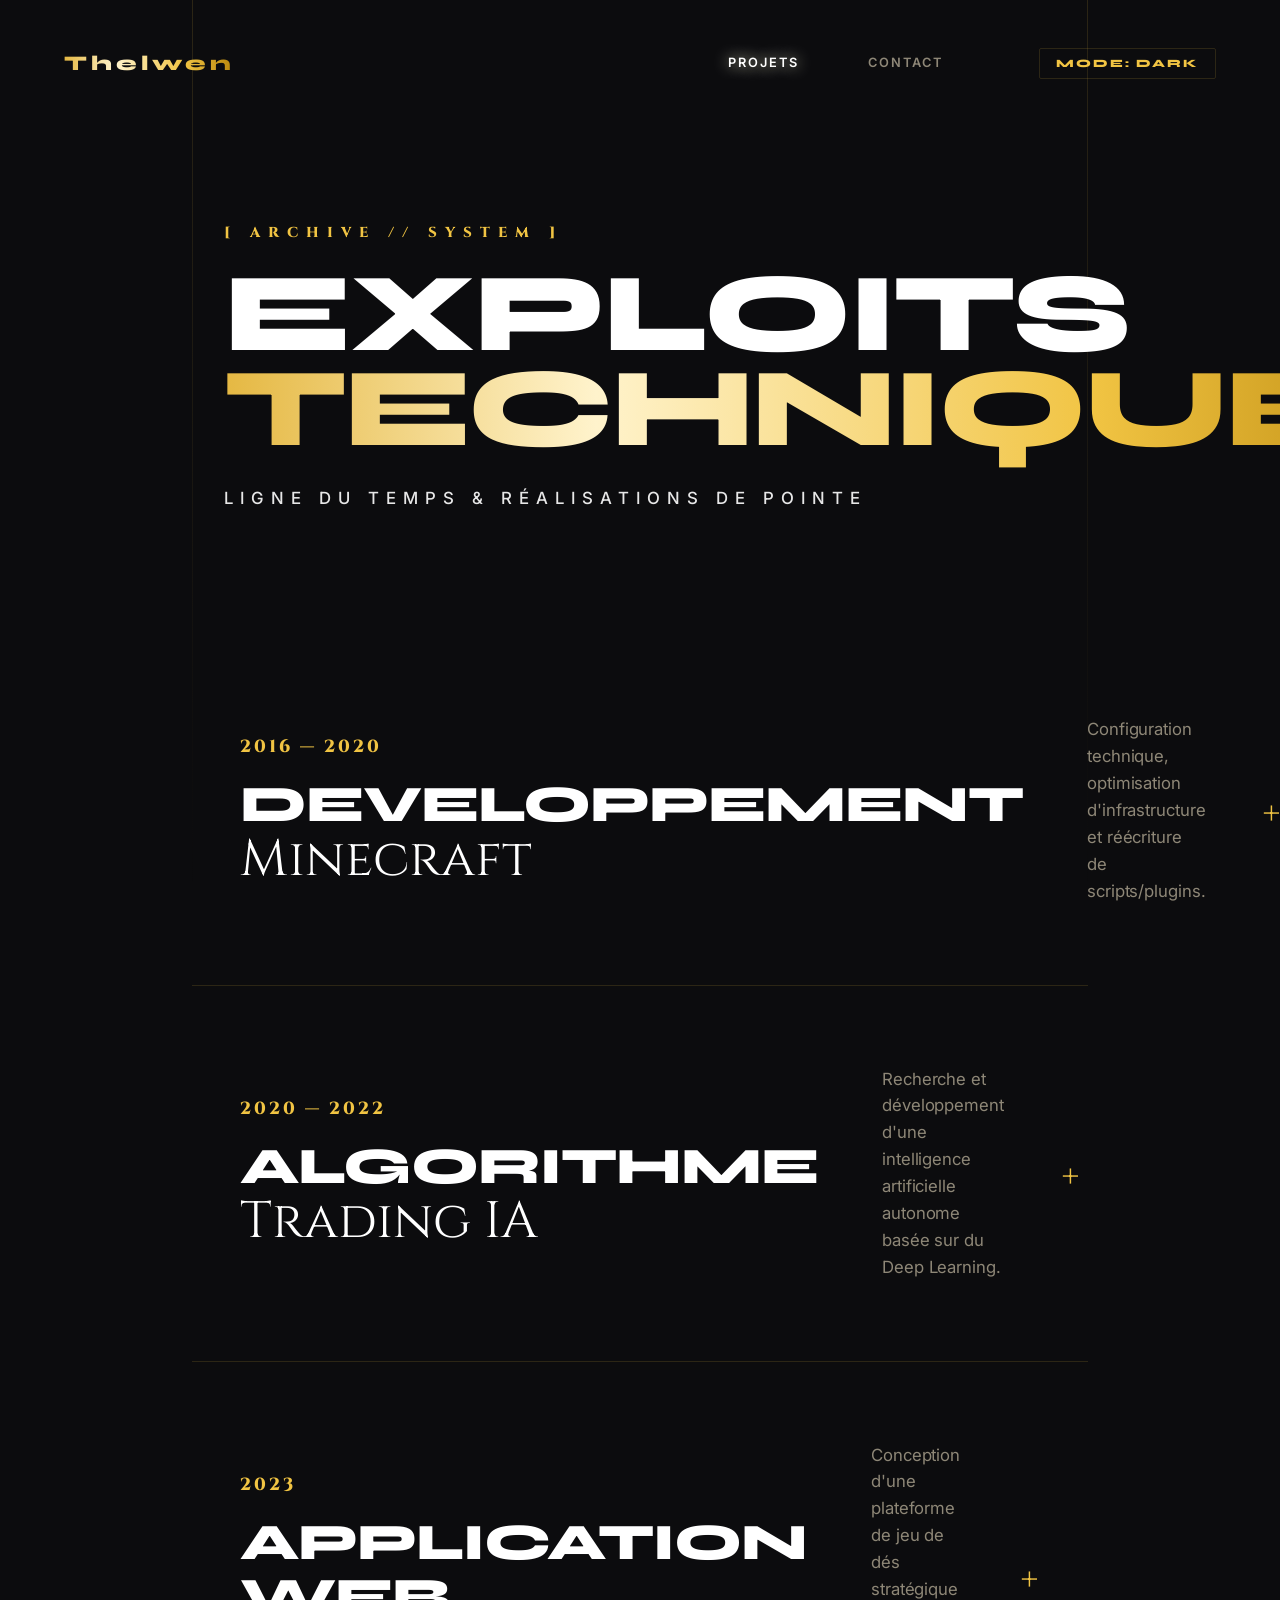
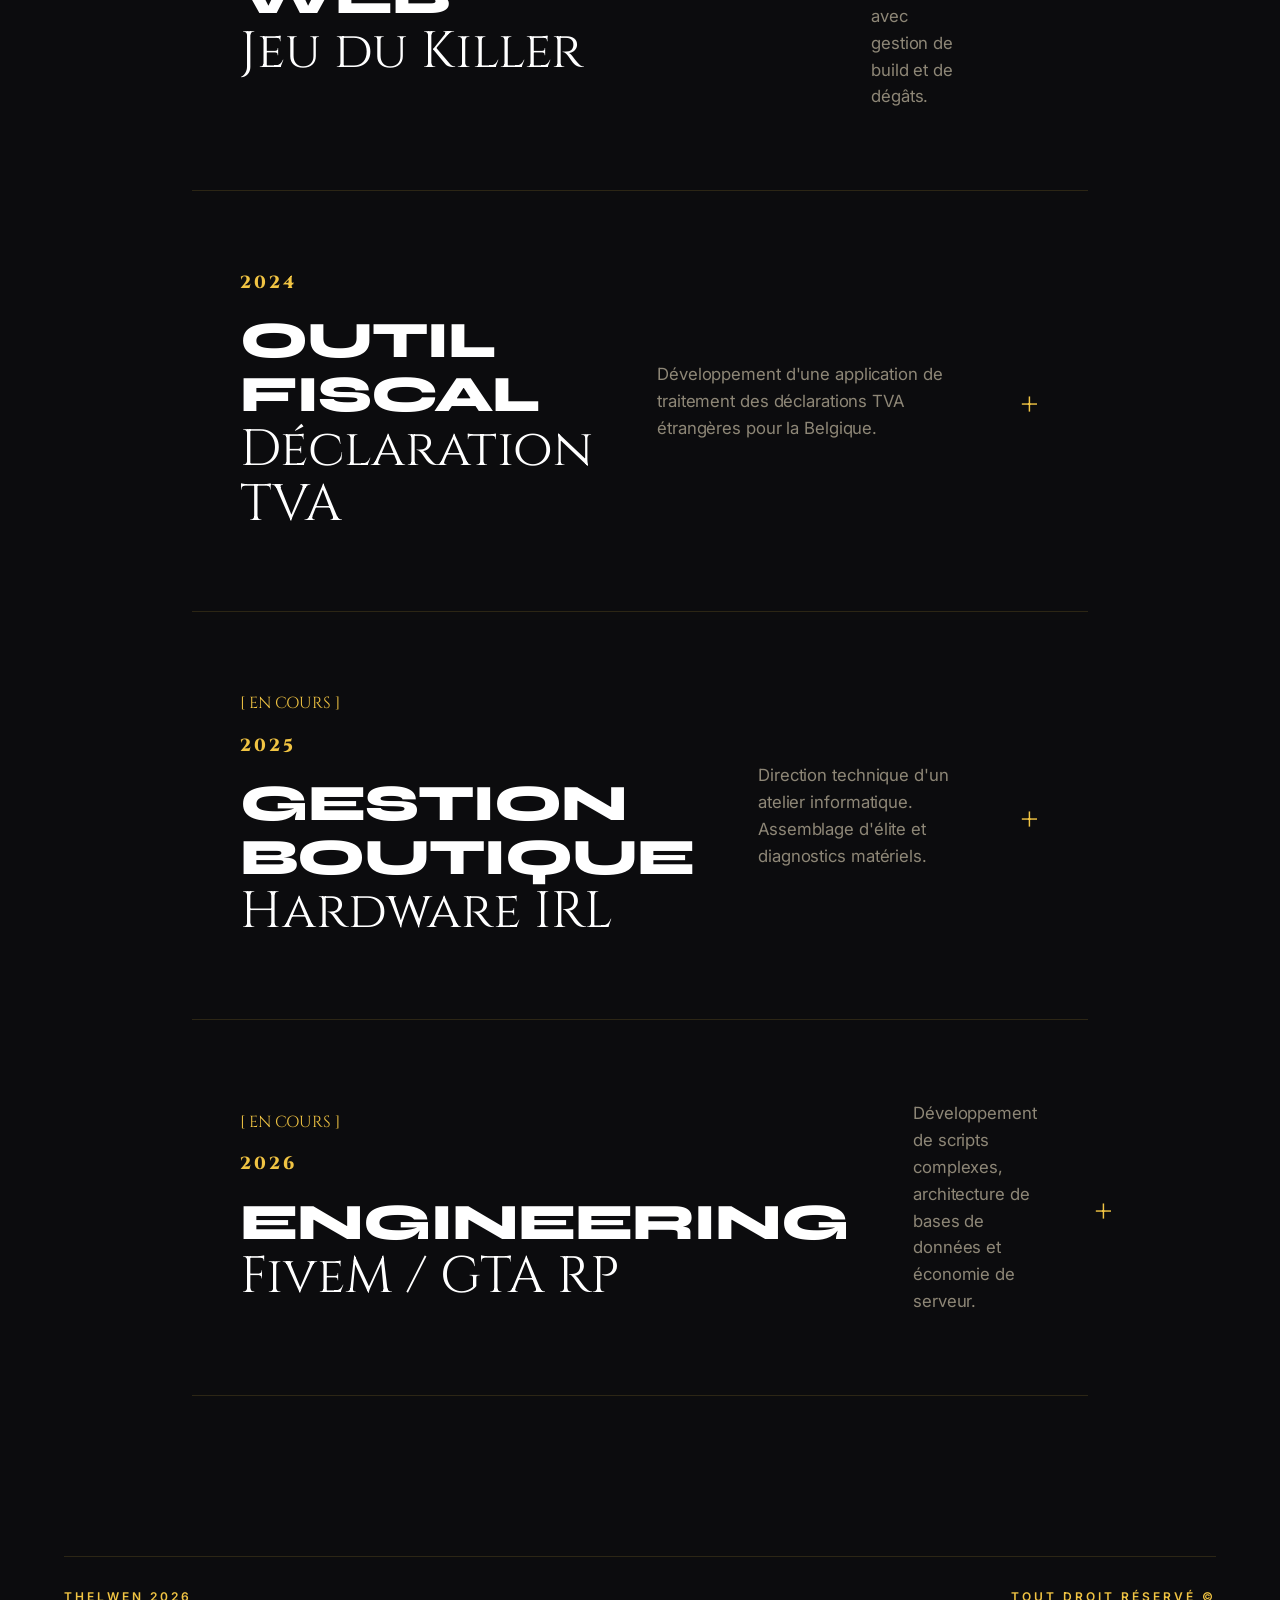
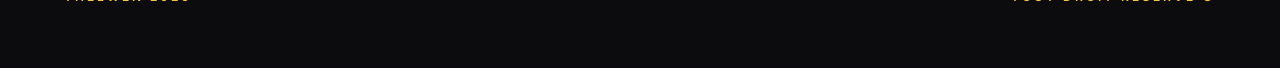
==== commit 23c16000: "Add files via upload" ====
--- a/index.html
+++ b/index.html
@@ -8,6 +8,12 @@
     <link rel="preconnect" href="https://fonts.gstatic.com" crossorigin>
     <link href="https://fonts.googleapis.com/css2?family=Cinzel:wght@400;600;800&family=Syne:wght@700;800&family=Inter:wght@200;400;600&display=swap" rel="stylesheet">
     <link rel="stylesheet" href="css/style.css">
+    
+    <script>
+        if (localStorage.getItem('theme') === 'light') {
+            document.documentElement.classList.add('light-mode');
+        }
+    </script>
 </head>
 <body>
 
@@ -17,10 +23,11 @@
 
     <header class="navbar">
         <div class="logo">Thelwen</div>
-        <nav>
+        <div class="nav-links">
             <a href="index.html" class="active"><span class="nav-num"></span> Projets</a>
             <a href="contact.html"><span class="nav-num"></span> Contact</a>
-        </nav>
+            <button id="theme-toggle" class="theme-btn">MODE: <span id="theme-label">DARK</span></button>
+        </div>
     </header>
 
     <main class="viewport-canvas">
@@ -78,7 +85,7 @@
 
             <a href="exp-boutique.html" class="showcase-row">
                 <div class="row-left">
-                    <span class="row-index">2025</span>
+                    <span class="nav-num">[ EN COURS ]</span><span class="row-index">2025</span>
                     <h2>Gestion Boutique<br><span class="light-text">Hardware IRL</span></h2>
                 </div>
                 <div class="row-right">
@@ -108,5 +115,26 @@
             <span>TOUT DROIT RÉSERVÉ ©</span>
         </div>
     </footer>
+
+    <script>
+        const toggleBtn = document.getElementById('theme-toggle');
+        const themeLabel = document.getElementById('theme-label');
+        const html = document.documentElement;
+
+        if (html.classList.contains('light-mode')) {
+            themeLabel.textContent = 'LIGHT';
+        }
+
+        toggleBtn.addEventListener('click', () => {
+            html.classList.toggle('light-mode');
+            if (html.classList.contains('light-mode')) {
+                localStorage.setItem('theme', 'light');
+                themeLabel.textContent = 'LIGHT';
+            } else {
+                localStorage.setItem('theme', 'dark');
+                themeLabel.textContent = 'DARK';
+            }
+        });
+    </script>
 </body>
 </html>
--- a/css/style.css
+++ b/css/style.css
@@ -1,18 +1,42 @@
-/* --- SYSTEM ARCHITECTURE DESIGN // VIBRANT SOLAR EDITION --- */
+/* ==========================================================================
+   THELEBORN CORE ARCHITECTURE // DYNAMIC THEME EDITION
+   ========================================================================== */
+
 :root {
-    --bg-pure: #060608; 
+    /* MODE SOMBRE ADOUCI (Par défaut) */
+    --bg-pure: #0c0c0e; 
     --text-pure: #ffffff;
-    --text-dark: #7a756b; 
-    
-    --gold-raw: #e5b842;
-    --gold-bright: #fff3cc;
-    --gold-deep: #614613;
-    --gold-linear: linear-gradient(95deg, #e5b842 0%, #fff3cc 50%, #c2942b 100%);
+    --text-dark: #8e8777; 
+    
+    --gold-raw: #f1c443;
+    --gold-bright: #fff6d6;
+    --gold-deep: #8c6617;
+    --gold-linear: linear-gradient(90deg, #e5b842 0%, #fff3cc 30%, #f1c443 70%, #b8860b 100%);
     
     --fine-line: rgba(229, 184, 66, 0.15);
-}
-
-* { box-sizing: border-box; margin: 0; padding: 0; }
+    --hover-bg: rgba(229, 184, 66, 0.05);
+}
+
+/* MODE CLAIR (Ivoire / Alabaster avec Or Assombri) */
+html.light-mode {
+    --bg-pure: #f4f2eb; 
+    --text-pure: #111111; 
+    --text-dark: #5c574c; 
+    
+    --gold-raw: #8a6508; 
+    --gold-bright: #b58916; 
+    --gold-deep: #4a3607; 
+    --gold-linear: linear-gradient(90deg, #6e5005 0%, #b58916 40%, #8a6508 70%, #4a3607 100%);
+    
+    --fine-line: rgba(138, 101, 8, 0.2);
+    --hover-bg: rgba(138, 101, 8, 0.06);
+}
+
+* { 
+    box-sizing: border-box; 
+    margin: 0; 
+    padding: 0; 
+}
 
 body {
     background-color: var(--bg-pure);
@@ -21,47 +45,17 @@
     letter-spacing: -0.1px;
     overflow-x: hidden;
     position: relative;
-}
-
-/* --- HALOS OVALES ET FLUIDES FIXES --- */
-@keyframes floatGlow1 {
-    0% { transform: translate(0px, 0px) scale(1); }
-    50% { transform: translate(30px, 20px) scale(1.05); }
-    100% { transform: translate(0px, 0px) scale(1); }
-}
-@keyframes floatGlow2 {
-    0% { transform: translate(0px, 0px) scale(1); }
-    50% { transform: translate(-20px, -30px) scale(0.95); }
-    100% { transform: translate(0px, 0px) scale(1); }
-}
-
-.ambient-laser {
-    position: fixed; 
-    width: 800px;
-    height: 500px;
-    border-radius: 50%; 
-    background: radial-gradient(circle, rgba(229, 184, 66, 0.14) 0%, rgba(0,0,0,0) 65%);
-    top: -100px;
-    left: 5vw;
-    filter: blur(90px); 
-    pointer-events: none;
-    z-index: 0;
-    animation: floatGlow1 14s ease-in-out infinite;
-}
-
-body::after {
-    content: '';
-    position: fixed; 
-    width: 700px;
-    height: 450px;
-    border-radius: 50%; 
-    background: radial-gradient(circle, rgba(255, 243, 204, 0.1) 0%, rgba(0,0,0,0) 65%);
-    bottom: -50px;
-    right: 2vw;
-    filter: blur(100px);
-    pointer-events: none;
-    z-index: 0;
-    animation: floatGlow2 16s ease-in-out infinite;
+    transition: background-color 0.5s ease, color 0.5s ease;
+}
+
+/* ==========================================================================
+   MOTEUR VISUEL DE VIE (ANIMATIONS)
+   ========================================================================== */
+
+@keyframes textGlow {
+    0% { text-shadow: 0 0 10px rgba(241, 196, 67, 0.2); }
+    50% { text-shadow: 0 0 25px rgba(241, 196, 67, 0.6), 0 0 10px rgba(255, 255, 255, 0.3); }
+    100% { text-shadow: 0 0 10px rgba(241, 196, 67, 0.2); }
 }
 
 .structural-grid-line {
@@ -69,14 +63,18 @@
     top: 0;
     width: 1px;
     height: 100vh;
-    background-color: var(--fine-line);
+    background: linear-gradient(to bottom, var(--fine-line), rgba(241, 196, 67, 0.02) 80%, transparent);
     z-index: 1;
     pointer-events: none;
+    transition: background 0.5s ease;
 }
 .line-left { left: 15vw; }
 .line-right { right: 15vw; }
 
-/* --- NAVIGATION --- */
+/* ==========================================================================
+   NAVIGATION & BOUTON THÈME
+   ========================================================================== */
+
 .navbar {
     display: flex;
     justify-content: space-between;
@@ -85,293 +83,208 @@
     position: relative;
     z-index: 10;
 }
+
 .navbar .logo {
     font-family: 'Syne', sans-serif;
     font-weight: 800;
-    font-size: 1.2rem;
-    letter-spacing: 3px;
+    font-size: 1.3rem;
+    letter-spacing: 4px;
     background: var(--gold-linear);
     -webkit-background-clip: text;
     -webkit-text-fill-color: transparent;
-}
-.navbar nav { display: flex; gap: 4rem; }
-.navbar nav a {
+    transition: transform 0.4s cubic-bezier(0.175, 0.885, 0.32, 1.275);
+}
+.navbar .logo:hover { transform: scale(1.05); }
+
+.nav-links { display: flex; gap: 4rem; align-items: center; }
+.nav-links a {
     color: var(--text-dark);
     text-decoration: none;
     text-transform: uppercase;
     font-size: 0.8rem;
     font-weight: 600;
     letter-spacing: 2px;
-    transition: color 0.3s ease;
+    transition: color 0.3s ease, text-shadow 0.3s ease;
 }
 .nav-num { font-family: 'Cinzel', serif; color: var(--gold-raw); margin-right: 5px; }
-.navbar nav a:hover, .navbar nav a.active {
+
+.nav-links a:hover, .nav-links a.active {
     color: var(--text-pure);
-    text-shadow: 0 0 15px rgba(255, 243, 204, 0.4);
-}
-
-/* --- HERO EDITORIAL --- */
+    text-shadow: 0 0 15px var(--gold-bright);
+}
+
+.theme-btn {
+    background: transparent;
+    border: 1px solid var(--fine-line);
+    color: var(--gold-raw);
+    font-family: 'Syne', sans-serif;
+    font-size: 0.7rem;
+    font-weight: 800;
+    letter-spacing: 2px;
+    padding: 0.5rem 1rem;
+    margin-left: 2rem;
+    cursor: pointer;
+    transition: all 0.3s ease;
+    border-radius: 2px;
+}
+.theme-btn:hover {
+    background: var(--gold-linear);
+    color: var(--bg-pure);
+}
+
+/* ==========================================================================
+   HERO D'ACCUEIL MONUMENTAL
+   ========================================================================== */
+
 .viewport-canvas { position: relative; z-index: 2; padding: 0 4rem; }
-.hero-editorial { margin-top: 5rem; margin-bottom: 8rem; padding-left: calc(15vw - 4rem + 2rem); }
-.hero-meta { font-family: 'Cinzel', serif; font-size: 0.85rem; color: var(--gold-raw); letter-spacing: 6px; margin-bottom: 1.5rem; font-weight: 600; }
-.hero-editorial h1 { font-family: 'Syne', sans-serif; font-weight: 800; font-size: 6.5rem; line-height: 0.85; letter-spacing: -3px; text-transform: uppercase; margin-bottom: 2rem; }
-.gold-gradient-text { background: var(--gold-linear); -webkit-background-clip: text; -webkit-text-fill-color: transparent; }
-.hero-sub { font-size: 1rem; text-transform: uppercase; color: var(--text-pure); letter-spacing: 6px; font-weight: 400; opacity: 0.8; }
-
-/* --- LIGNES DE PROJETS ENERGÉTIQUES --- */
+.hero-editorial { margin-top: 6rem; margin-bottom: 8rem; padding-left: calc(15vw - 4rem + 2rem); }
+
+.hero-meta { 
+    font-family: 'Cinzel', serif; 
+    font-size: 0.9rem; 
+    color: var(--gold-raw); 
+    letter-spacing: 8px; 
+    margin-bottom: 1.5rem; 
+    font-weight: 800;
+}
+
+.hero-editorial h1 { 
+    font-family: 'Syne', sans-serif; 
+    font-weight: 800; 
+    font-size: 7rem; 
+    line-height: 0.85; 
+    letter-spacing: -3px; 
+    text-transform: uppercase; 
+    margin-bottom: 2rem;
+}
+
+.gold-gradient-text { 
+    background: var(--gold-linear); 
+    -webkit-background-clip: text; 
+    -webkit-text-fill-color: transparent;
+    animation: textGlow 6s ease-in-out infinite;
+}
+
+.hero-sub { 
+    font-size: 1.05rem; 
+    text-transform: uppercase; 
+    color: var(--text-pure); 
+    letter-spacing: 7px; 
+    font-weight: 500;
+    opacity: 0.9;
+}
+
+/* ==========================================================================
+   LE FEED D'ACCUEIL VIVANT 
+   ========================================================================== */
+
 .editorial-feed { display: flex; flex-direction: column; margin-bottom: 10rem; }
+
 .showcase-row {
-    width: 65vw;
+    width: 70vw; /* Élargi pour donner plus d'espace au contenu */
     align-self: center;
     display: flex;
     justify-content: space-between;
     align-items: center;
-    padding: 4.5rem 2.5rem;
+    gap: 4rem; /* Sécurité absolue : 4rem d'espace minimum entre le titre et le texte */
+    padding: 5rem 3rem;
     border-bottom: 1px solid var(--fine-line);
     text-decoration: none;
     color: var(--text-pure);
     position: relative;
-    transition: all 0.4s cubic-bezier(0.25, 1, 0.5, 1);
-}
+    background-color: transparent;
+    transition: all 0.5s cubic-bezier(0.16, 1, 0.3, 1);
+}
+
 .showcase-row::before {
     content: ''; position: absolute; bottom: -1px; left: 0; width: 0; height: 2px;
-    background: var(--gold-linear); transition: width 0.4s ease; box-shadow: 0 0 10px var(--gold-raw);
-}
+    background: var(--gold-linear); transition: width 0.5s cubic-bezier(0.16, 1, 0.3, 1); 
+    box-shadow: 0 0 20px var(--gold-raw);
+}
+
+.showcase-row::after {
+    content: ''; position: absolute; top: 0; left: 0; width: 100%; height: 100%;
+    background: linear-gradient(90deg, var(--hover-bg) 0%, transparent 100%);
+    opacity: 0; z-index: -1; transition: opacity 0.4s ease;
+}
+
 .showcase-row:hover {
-    background: linear-gradient(90deg, rgba(229, 184, 66, 0.05) 0%, rgba(0,0,0,0) 100%);
-    padding-left: 4rem; padding-right: 4rem;
+    padding-left: 4.5rem; padding-right: 4.5rem;
+    box-shadow: 0 20px 40px rgba(0, 0, 0, 0.05);
 }
 .showcase-row:hover::before { width: 100%; }
-.row-left { display: flex; flex-direction: column; gap: 1.2rem; }
-.row-index { font-family: 'Cinzel', serif; font-size: 1.1rem; color: var(--gold-raw); font-weight: 800; letter-spacing: 2px; }
-.showcase-row h2 { font-family: 'Syne', sans-serif; font-weight: 800; font-size: 2.8rem; line-height: 1.05; letter-spacing: -1px; text-transform: uppercase; transition: transform 0.3s ease; }
-.light-text { font-family: 'Cinzel', serif; font-weight: 400; color: #ffffff; text-transform: none; letter-spacing: 0px; }
-.row-right { max-width: 420px; text-align: left; display: flex; align-items: center; gap: 3rem; }
-.project-brief { color: #b5b0a5; font-size: 1rem; line-height: 1.6; }
-.project-cross { font-family: 'Inter', sans-serif; font-size: 1.8rem; color: var(--gold-raw); font-weight: 200; transition: all 0.4s ease; }
-
-.showcase-row:hover h2 { transform: scale(1.01); }
-.showcase-row:hover .project-cross { transform: rotate(180deg) scale(1.2); color: #ffffff; text-shadow: 0 0 15px var(--gold-raw); }
-
-/* ==========================================================================
-   PAGES DE DÉTAILS - LABELS UNIQUES PRÉPARÉS
-   ========================================================================== */
-
-.layout-minecraft, 
-.layout-trading, 
-.layout-killer, 
-.layout-tva, 
-.layout-boutique, 
-.layout-fivem {
-    max-width: 900px;
-    margin: 0 auto;
-    padding: 2rem 0 8rem 0;
-}
-
-.retour-minecraft, 
-.retour-trading, 
-.retour-killer, 
-.retour-tva, 
-.retour-boutique, 
-.retour-fivem {
-    display: inline-block;
-    font-family: 'Cinzel', serif;
-    color: var(--gold-raw);
-    text-transform: uppercase;
-    letter-spacing: 2px;
-    font-size: 0.8rem;
-    margin-bottom: 4rem;
-    text-decoration: none;
-    transition: all 0.3s;
-}
-.retour-minecraft:hover, .retour-trading:hover, .retour-killer:hover, .retour-tva:hover, .retour-boutique:hover, .retour-fivem:hover { 
-    color: #fff; 
-    text-shadow: 0 0 10px var(--gold-raw); 
-}
-
-.title-minecraft, 
-.title-trading, 
-.title-killer, 
-.title-tva, 
-.title-boutique, 
-.title-fivem,
-.title-contact {
-    font-family: 'Syne', sans-serif;
-    font-size: 4.5rem;
-    line-height: 0.9;
-    text-transform: uppercase;
-    margin-bottom: 3rem;
-    letter-spacing: -2px;
-}
-
-.gold-text-minecraft, 
-.gold-text-trading, 
-.gold-text-killer, 
-.gold-text-tva, 
-.gold-text-boutique, 
-.gold-text-fivem {
-    background: var(--gold-linear);
-    -webkit-background-clip: text;
-    -webkit-text-fill-color: transparent;
-}
-
-.paragraph-minecraft, 
-.paragraph-trading, 
-.paragraph-killer, 
-.paragraph-tva, 
-.paragraph-boutique, 
-.paragraph-fivem {
-    color: #b5b0a5;
-    font-size: 1.15rem;
-    line-height: 1.8;
-    margin-bottom: 2rem;
-}
-
-.specs-block-minecraft, 
-.specs-block-trading, 
-.specs-block-killer, 
-.specs-block-tva, 
-.specs-block-boutique, 
-.specs-block-fivem {
-    border-top: 1px solid var(--fine-line);
-    margin-top: 4rem;
-    padding-top: 2rem;
-}
-
-.specs-title-minecraft, 
-.specs-title-trading, 
-.specs-title-killer, 
-.specs-title-tva, 
-.specs-title-boutique, 
-.specs-title-fivem {
-    font-family: 'Cinzel', serif;
-    color: var(--gold-raw);
-    font-size: 0.85rem;
-    letter-spacing: 3px;
-    margin-bottom: 1rem;
-    text-transform: uppercase;
-}
-
-.specs-details-minecraft, 
-.specs-details-trading, 
-.specs-details-killer, 
-.specs-details-tva, 
-.specs-details-boutique, 
-.specs-details-fivem {
-    font-size: 0.95rem;
-    color: var(--text-dark);
-}
-
-.link-killer, .link-fivem {
-    display: inline-block;
-    margin-top: 2rem;
-    color: var(--gold-bright);
-    font-family: 'Syne', sans-serif;
-    font-weight: 700;
-    text-decoration: none;
-    letter-spacing: 1px;
-    font-size: 1.1rem;
-    border-bottom: 1px solid var(--gold-bright);
-    padding-bottom: 2px;
-    transition: all 0.3s;
-}
-.link-killer:hover, .link-fivem:hover {
-    color: #fff;
-    border-color: #fff;
-}
-
-/* --- RESPONSIVE GLOBALE --- */
-@media (max-width: 1024px) {
-    .showcase-row { width: 90vw; flex-direction: column; align-items: flex-start; gap: 2rem; padding: 3rem 1.5rem; }
-    .hero-editorial h1 { font-size: 3.8rem; }
-    .row-right { max-width: 100%; }
-    
-    .title-minecraft, .title-trading, .title-killer, .title-tva, .title-boutique, .title-fivem, .title-contact {
-        font-size: 3rem;
-    }
-}
-
-/* --- FOOTER & CONTACT CORRIGÉ --- */
-.editorial-footer { padding: 0 4rem 4rem 4rem; }
+.showcase-row:hover::after { opacity: 1; }
+
+.row-left { display: flex; flex-direction: column; gap: 1.2rem; flex: 1; }
+.row-index { font-family: 'Cinzel', serif; font-size: 1.1rem; color: var(--gold-raw); font-weight: 800; letter-spacing: 3px; }
+
+.showcase-row h2 { 
+    font-family: 'Syne', sans-serif; 
+    font-weight: 800; 
+    font-size: 3.2rem; 
+    line-height: 1.05; 
+    letter-spacing: -1px; 
+    text-transform: uppercase; 
+    transform-origin: left center; /* Le zoom s'effectue vers la droite, sans dépasser sur le texte */
+    transition: transform 0.4s cubic-bezier(0.16, 1, 0.3, 1), color 0.3s; 
+}
+.showcase-row:hover h2 { color: var(--gold-bright); transform: scale(1.02); }
+.light-text { font-family: 'Cinzel', serif; font-weight: 400; color: var(--text-pure); text-transform: none; letter-spacing: 0px; }
+.row-right { max-width: 400px; text-align: left; display: flex; align-items: center; gap: 3.5rem; }
+
+.project-brief { color: var(--text-dark); font-size: 1.05rem; line-height: 1.6; transition: color 0.3s; }
+.showcase-row:hover .project-brief { color: var(--text-pure); }
+
+.project-cross { font-family: 'Inter', sans-serif; font-size: 2.2rem; color: var(--gold-raw); font-weight: 200; transition: all 0.5s cubic-bezier(0.175, 0.885, 0.32, 1.275); }
+.showcase-row:hover .project-cross { transform: rotate(180deg) scale(1.3); color: var(--text-pure); text-shadow: 0 0 20px var(--gold-raw); }
+
+/* ==========================================================================
+   PAGES DE DÉTAILS ET CONTACT 
+   ========================================================================== */
+
+.layout-minecraft, .layout-trading, .layout-killer, .layout-tva, .layout-boutique, .layout-fivem { max-width: 850px; margin: 0 auto; padding: 2rem 0 8rem 0; position: relative; z-index: 5; }
+
+.retour-minecraft, .retour-trading, .retour-killer, .retour-tva, .retour-boutique, .retour-fivem { display: inline-block; font-family: 'Cinzel', serif; color: var(--gold-raw); text-transform: uppercase; letter-spacing: 3px; font-size: 0.85rem; margin-bottom: 4rem; text-decoration: none; transition: all 0.3s cubic-bezier(0.16, 1, 0.3, 1); }
+.retour-minecraft:hover, .retour-trading:hover, .retour-killer:hover, .retour-tva:hover, .retour-boutique:hover, .retour-fivem:hover { color: var(--text-pure); transform: translateX(-5px); text-shadow: 0 0 15px var(--gold-raw); }
+
+.title-minecraft, .title-trading, .title-killer, .title-tva, .title-boutique, .title-fivem, .title-contact { font-family: 'Syne', sans-serif; font-size: 5rem; line-height: 0.9; text-transform: uppercase; margin-bottom: 3.5rem; letter-spacing: -2px; }
+.gold-text-minecraft, .gold-text-trading, .gold-text-killer, .gold-text-tva, .gold-text-boutique, .gold-text-fivem { background: var(--gold-linear); -webkit-background-clip: text; -webkit-text-fill-color: transparent; }
+
+.paragraph-minecraft, .paragraph-trading, .paragraph-killer, .paragraph-tva, .paragraph-boutique, .paragraph-fivem { color: var(--text-dark); font-size: 1.2rem; line-height: 1.8; margin-bottom: 2.5rem; }
+
+.specs-block-minecraft, .specs-block-trading, .specs-block-killer, .specs-block-tva, .specs-block-boutique, .specs-block-fivem { border-top: 1px solid var(--fine-line); margin-top: 5rem; padding-top: 2.5rem; }
+.specs-title-minecraft, .specs-title-trading, .specs-title-killer, .specs-title-tva, .specs-title-boutique, .specs-title-fivem { font-family: 'Cinzel', serif; color: var(--gold-raw); font-size: 0.9rem; letter-spacing: 4px; margin-bottom: 1.2rem; text-transform: uppercase; font-weight: 700; }
+.specs-details-minecraft, .specs-details-trading, .specs-details-killer, .specs-details-tva, .specs-details-boutique, .specs-details-fivem { font-size: 1rem; color: var(--text-pure); letter-spacing: 0.5px; opacity: 0.8; }
+
+.link-killer, .link-fivem { display: inline-block; margin-top: 2rem; background: var(--gold-linear); color: var(--bg-pure); font-family: 'Syne', sans-serif; font-weight: 800; text-transform: uppercase; text-decoration: none; letter-spacing: 2px; font-size: 1rem; padding: 1.2rem 2.5rem; border-radius: 2px; box-shadow: 0 5px 20px rgba(241, 196, 67, 0.2); transition: all 0.4s cubic-bezier(0.16, 1, 0.3, 1); }
+.link-killer:hover, .link-fivem:hover { color: var(--bg-pure); transform: translateY(-4px); box-shadow: 0 15px 30px rgba(138, 101, 8, 0.3); }
+
+.contact-section { display: flex; flex-direction: column; align-items: center; margin: 0 auto; }
+.title-contact { text-align: center; }
+.contact-form { background: linear-gradient(135deg, var(--hover-bg) 0%, transparent 100%); border-top: 1px solid var(--fine-line); border-bottom: 1px solid var(--fine-line); padding: 5rem 3rem; display: flex; flex-direction: column; align-items: center; gap: 3.5rem; width: 70vw; margin: 0 auto; }
+.form-group { display: flex; flex-direction: column; align-items: center; width: 100%; gap: 1.2rem; }
+.form-group label { color: var(--gold-raw); font-size: 0.85rem; letter-spacing: 3px; text-transform: uppercase; font-weight: 700; }
+.form-group input, .form-group textarea { background: transparent; border: none; border-bottom: 1px solid var(--fine-line) !important; padding: 1.2rem 0; color: var(--text-pure); font-size: 1.25rem; transition: all 0.4s ease; width: 100%; max-width: 550px; text-align: center; resize: none; }
+.form-group input:focus, .form-group textarea:focus { outline: none; border-bottom: 1px solid var(--gold-raw) !important; letter-spacing: 0.5px; }
+.btn-primary { border: 1px solid var(--gold-raw) !important; background: var(--gold-linear) !important; color: var(--bg-pure) !important; padding: 1.5rem 3.5rem !important; font-family: 'Syne', sans-serif; font-weight: 800; text-transform: uppercase; letter-spacing: 2px; cursor: pointer; box-shadow: 0 5px 20px rgba(241, 196, 67, 0.2); transition: all 0.4s cubic-bezier(0.16, 1, 0.3, 1); margin-top: 1.5rem; }
+.btn-primary:hover { background: var(--text-pure) !important; border-color: var(--text-pure) !important; color: var(--bg-pure) !important; transform: translateY(-4px); }
+
+.editorial-footer { padding: 0 4rem 4rem 4rem; position: relative; z-index: 5; }
 .footer-line { width: 100%; height: 1px; background-color: var(--fine-line); margin-bottom: 2rem; }
 .footer-content { display: flex; justify-content: space-between; font-size: 0.75rem; letter-spacing: 3px; color: var(--gold-raw); font-weight: 600; }
 
-.contact-section {
-    display: flex;
-    flex-direction: column;
-    align-items: center;
-    margin: 0 auto;
-}
-
-.title-contact {
-    text-align: center;
-}
-
-.contact-form { 
-    background: linear-gradient(135deg, rgba(229, 184, 66, 0.03) 0%, rgba(0,0,0,0) 100%); 
-    border-top: 1px solid var(--fine-line); 
-    padding: 4rem 2rem; 
-    display: flex; 
-    flex-direction: column; 
-    align-items: center; /* Centre les éléments dans le formulaire */
-    gap: 3rem; 
-    width: 65vw; 
-    margin: 0 auto; 
-}
-
-/* Restructuration des groupes de champs pour tout centrer */
-.form-group {
-    display: flex;
-    flex-direction: column;
-    align-items: center;
-    width: 100%;
-    gap: 1rem;
-}
-
-.form-group label { 
-    color: var(--gold-raw); 
-    font-size: 0.8rem; 
-    letter-spacing: 2px; 
-    text-transform: uppercase; 
-    font-weight: 600; 
-    text-align: center;
-}
-
-.form-group input, .form-group textarea { 
-    background: transparent; 
-    border: none; 
-    border-bottom: 1px solid var(--fine-line) !important; 
-    padding: 1rem 0; 
-    color: var(--text-pure); 
-    font-size: 1.2rem; 
-    transition: border-color 0.3s; 
-    width: 100%; 
-    max-width: 500px; /* Limite la largeur de la ligne pour rester élégant */
-    text-align: center; /* Centre le texte saisi et le placeholder */
-    resize: none; /* Bloque le redimensionnement manuel */
-}
-
-.form-group input:focus, .form-group textarea:focus { 
-    outline: none; 
-    border-bottom: 1px solid #ffffff !important; 
-}
-
-.btn-primary { 
-    border: 1px solid var(--gold-raw) !important; 
-    background: var(--gold-linear) !important; 
-    color: #000 !important; 
-    padding: 1.5rem 3rem !important; 
-    font-family: 'Syne', sans-serif; 
-    font-weight: 800; 
-    text-transform: uppercase; 
-    letter-spacing: 2px; 
-    cursor: pointer; 
-    transition: all 0.3s ease;
-    margin-top: 1rem;
-}
-
-.btn-primary:hover { 
-    background: #ffffff !important; 
-    box-shadow: 0 0 25px rgba(255,255,255,0.4); 
-    transform: translateY(-3px); 
+@media (max-width: 1024px) {
+    .navbar { padding: 2rem 2rem; flex-direction: column; gap: 1.5rem; }
+    .nav-links { flex-wrap: wrap; justify-content: center; gap: 1.5rem; }
+    .theme-btn { margin-left: 0; }
+    .viewport-canvas { padding: 0 2rem; }
+    .hero-editorial { padding-left: 0; text-align: center; margin-bottom: 5rem; }
+    .hero-editorial h1 { font-size: 4rem; }
+    .showcase-row { width: 90vw; flex-direction: column; align-items: flex-start; gap: 2rem; padding: 3.5rem 2rem; }
+    .showcase-row:hover { padding-left: 2rem; padding-right: 2rem; }
+    .row-right { max-width: 100%; gap: 2rem; justify-content: space-between; width: 100%; }
+    .contact-form { width: 90vw; padding: 4rem 1.5rem; }
+    .title-minecraft, .title-trading, .title-killer, .title-tva, .title-boutique, .title-fivem, .title-contact { font-size: 3rem; text-align: center; }
+    .editorial-footer { padding: 0 2rem 2rem 2rem; }
+    .footer-content { flex-direction: column; gap: 1rem; text-align: center; }
 }
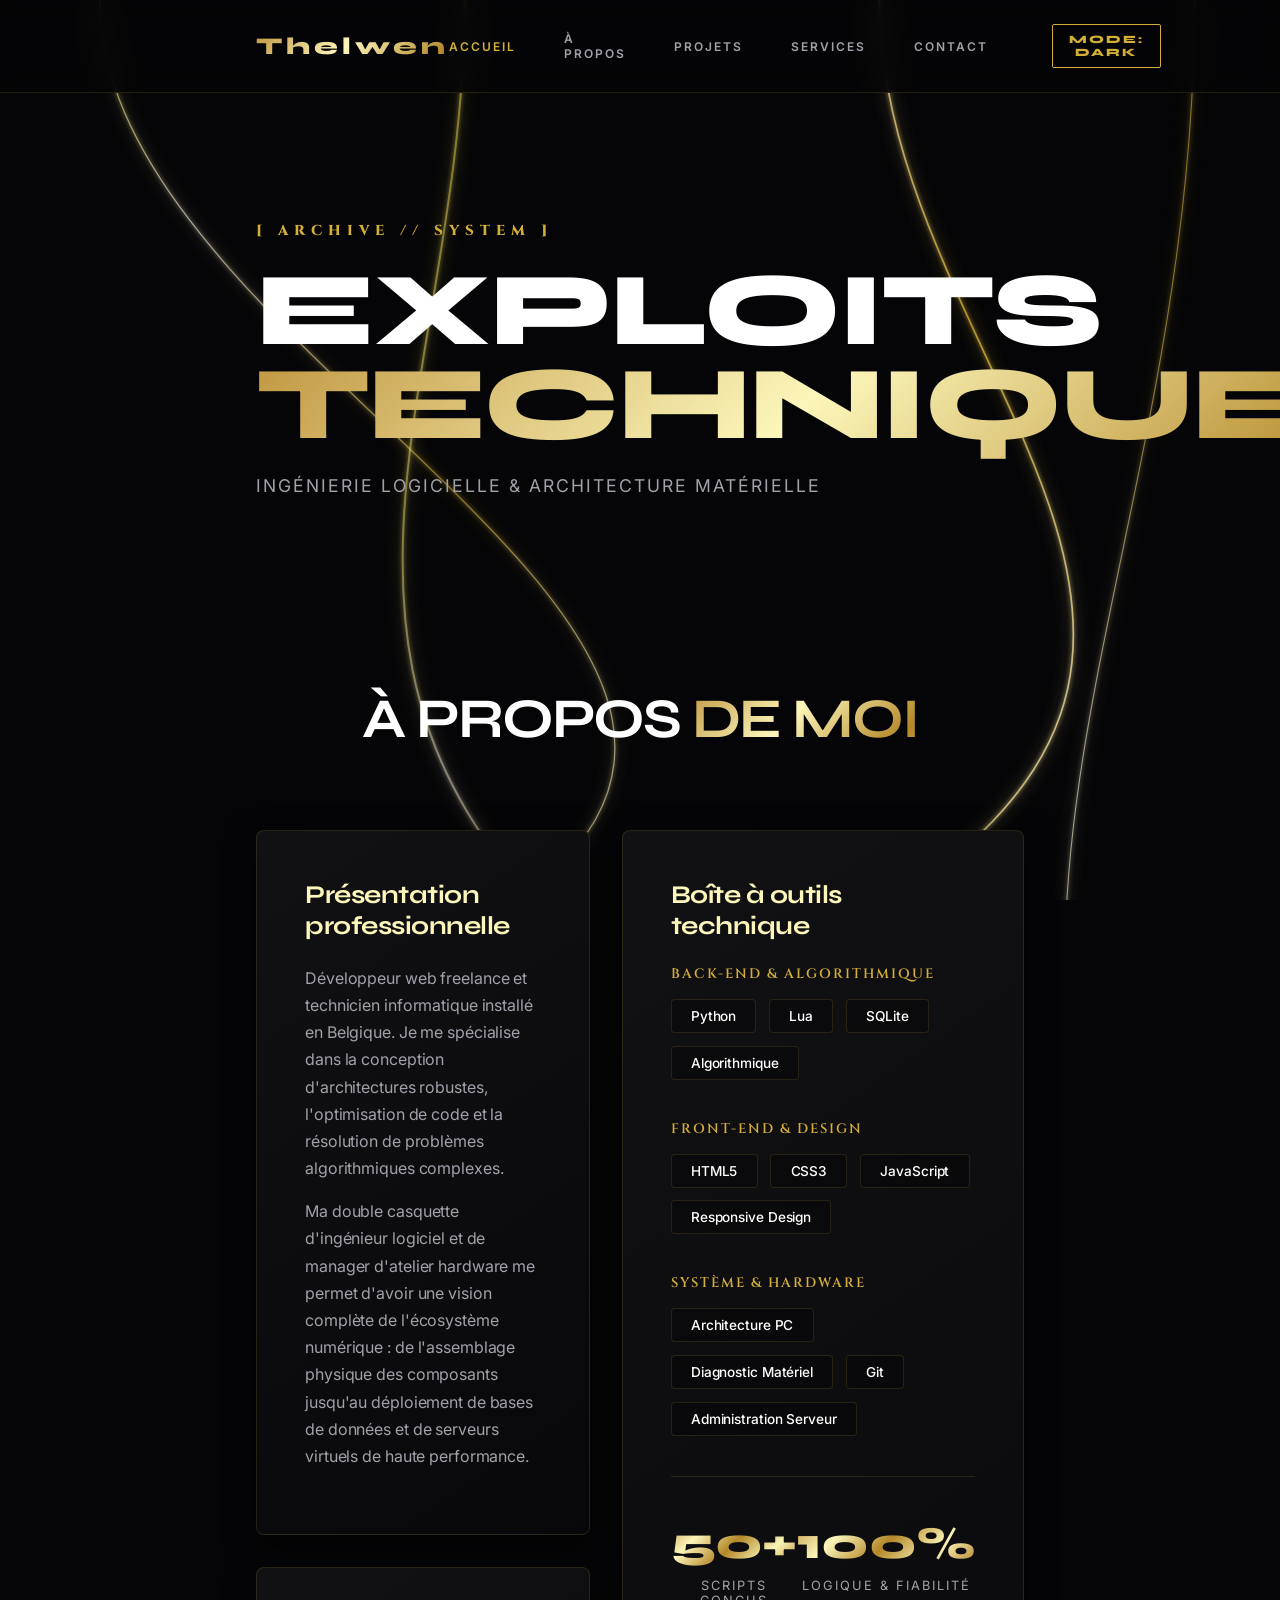
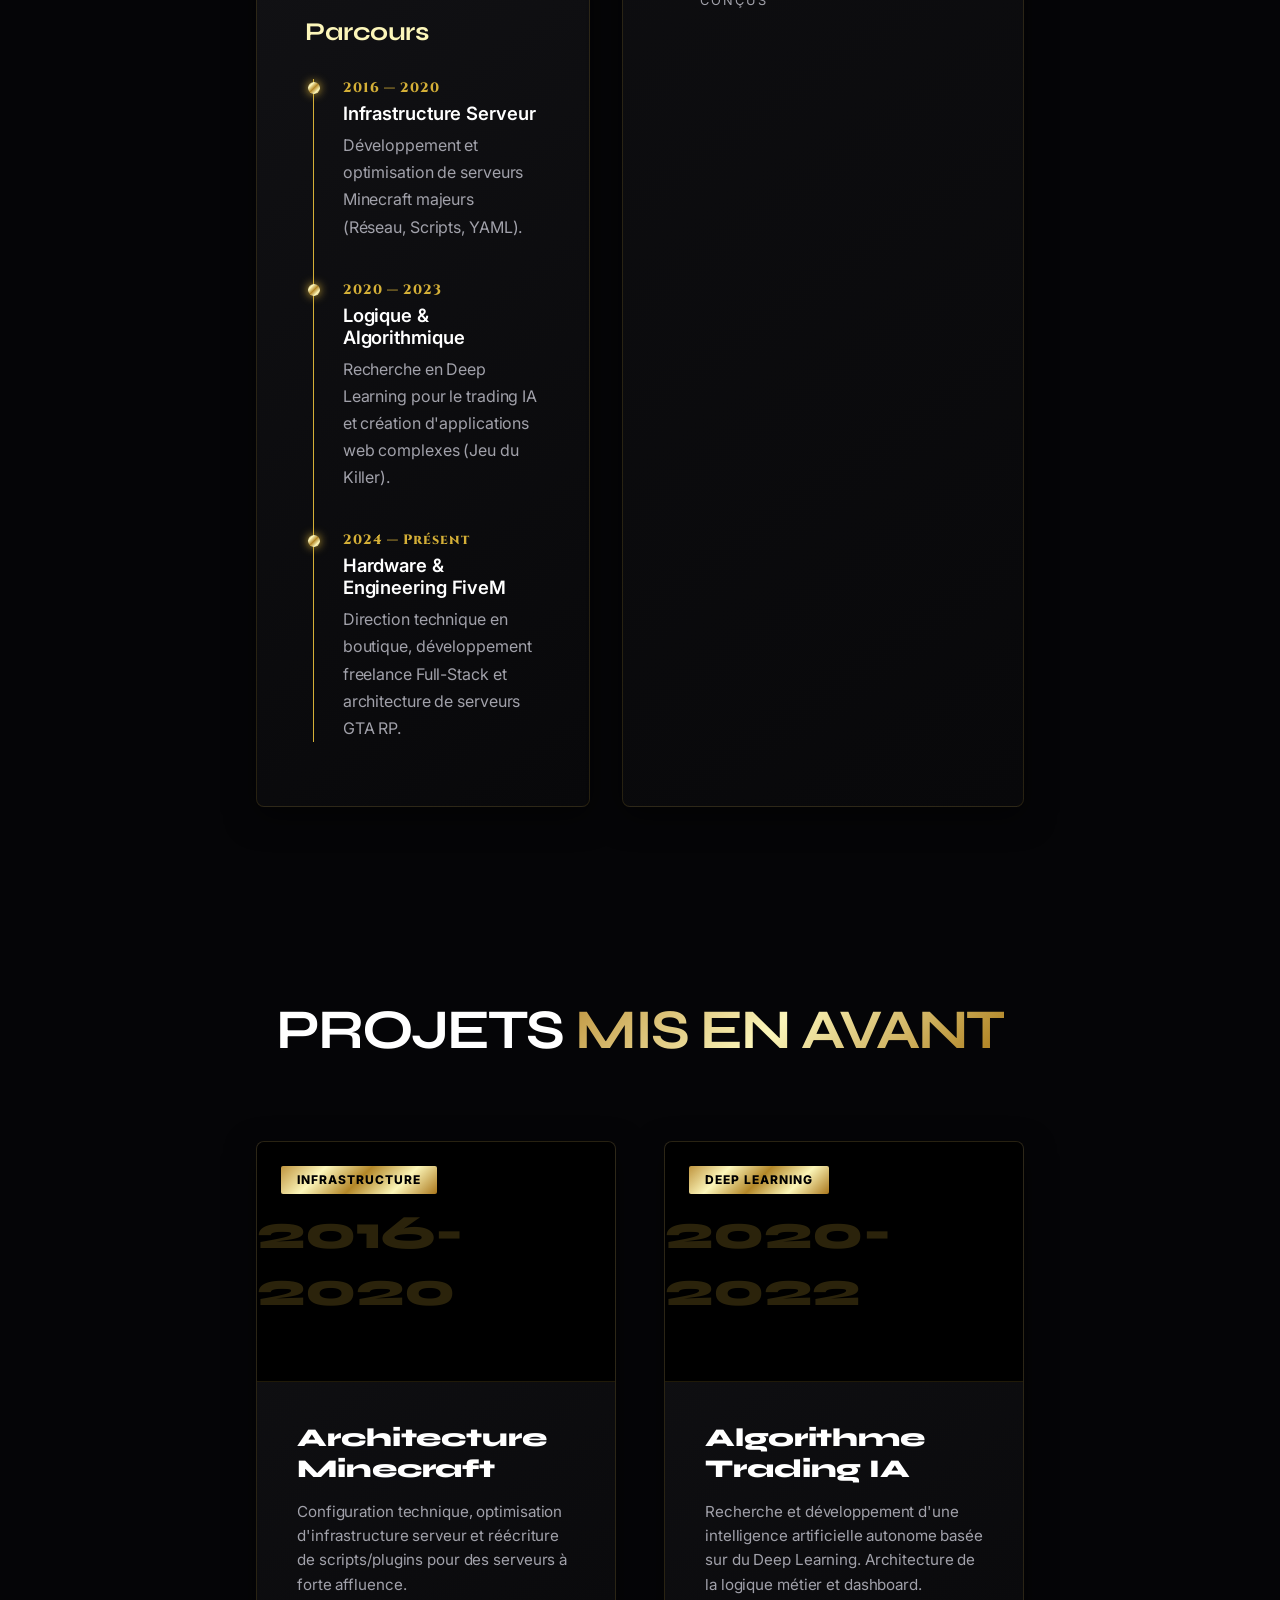
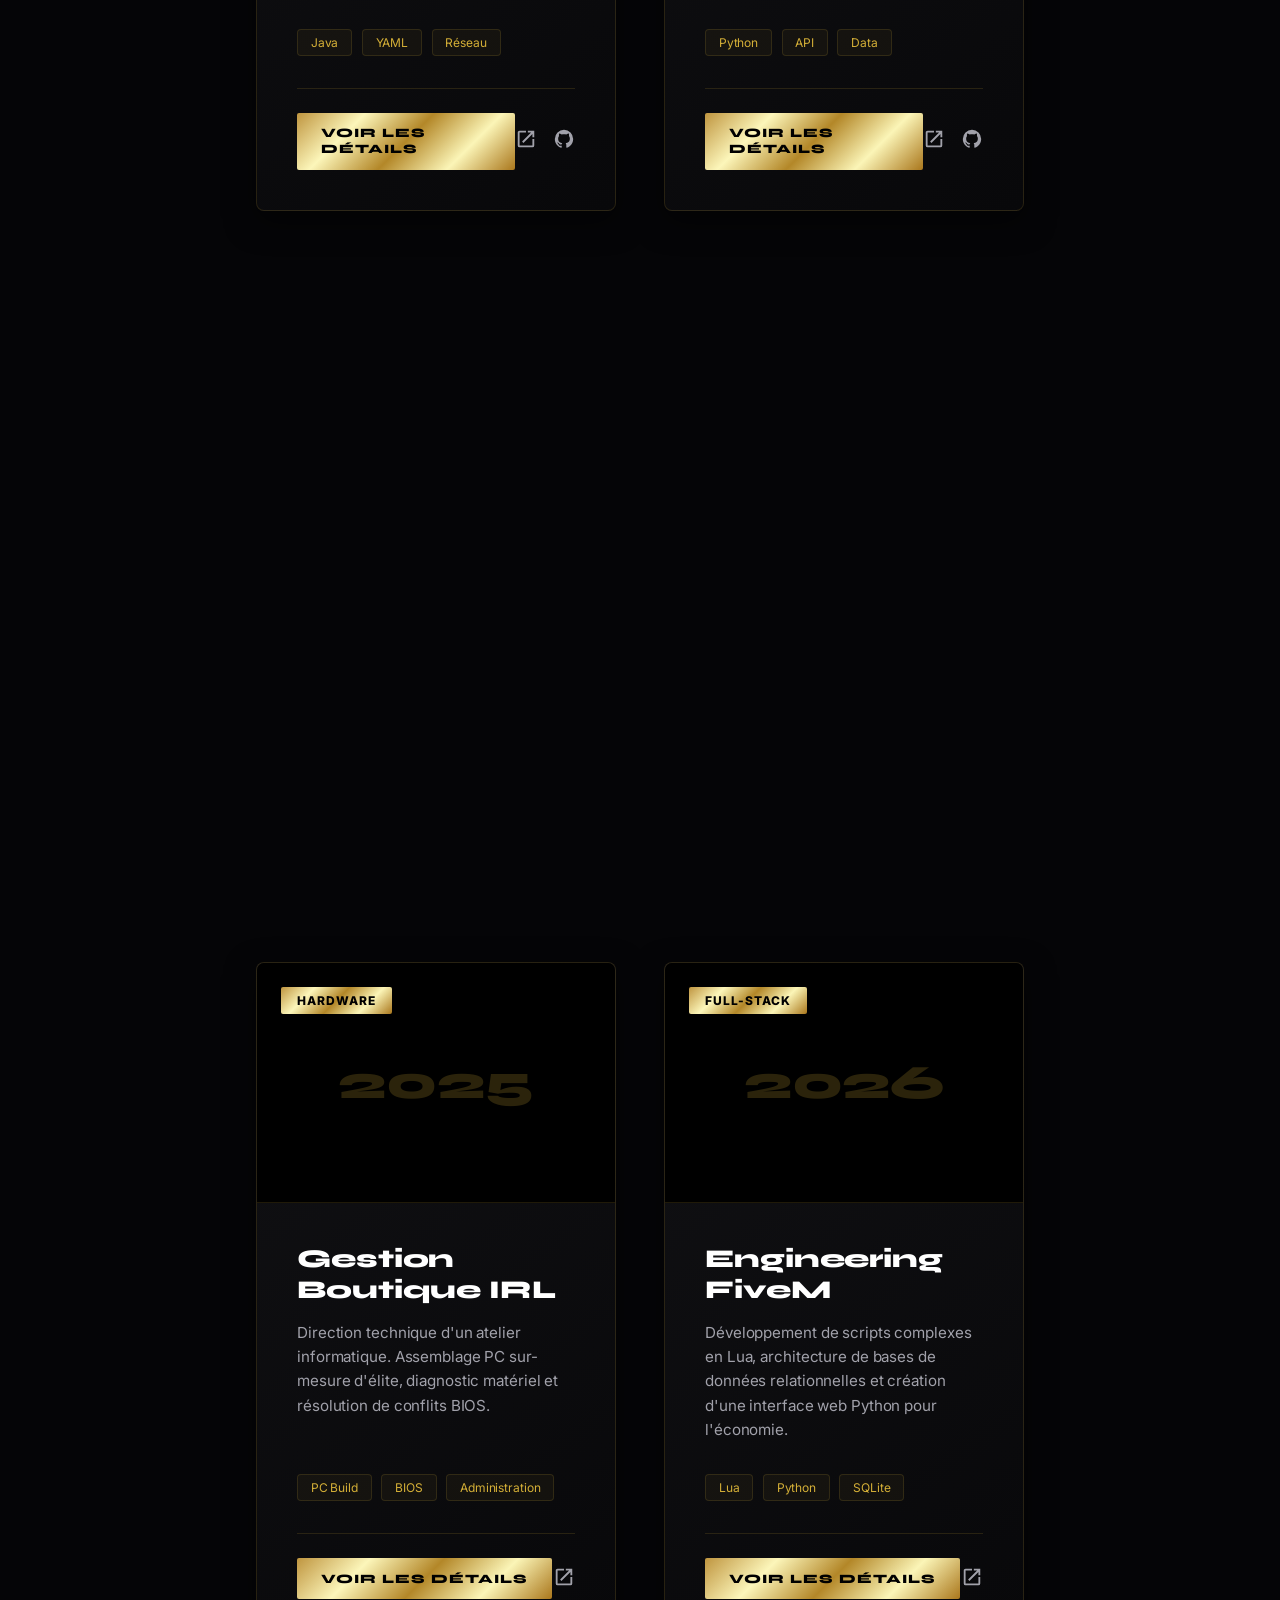
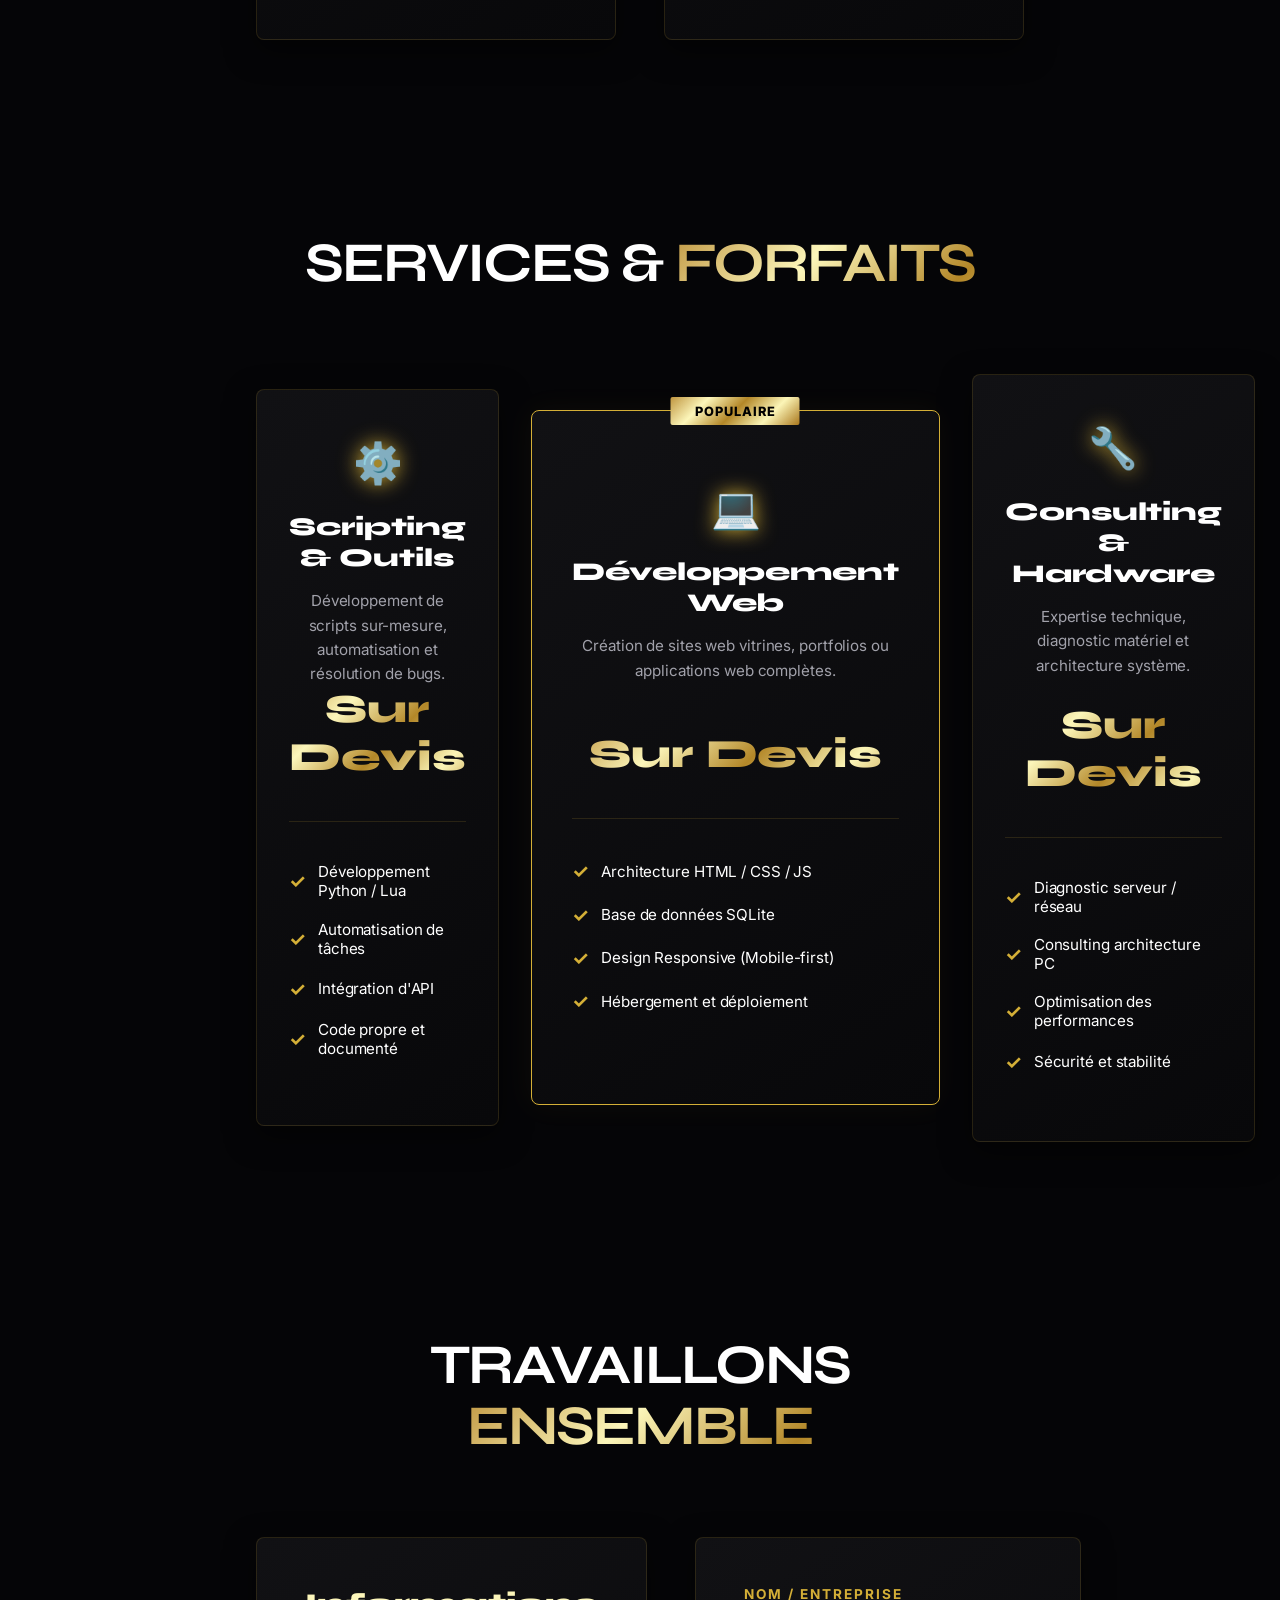
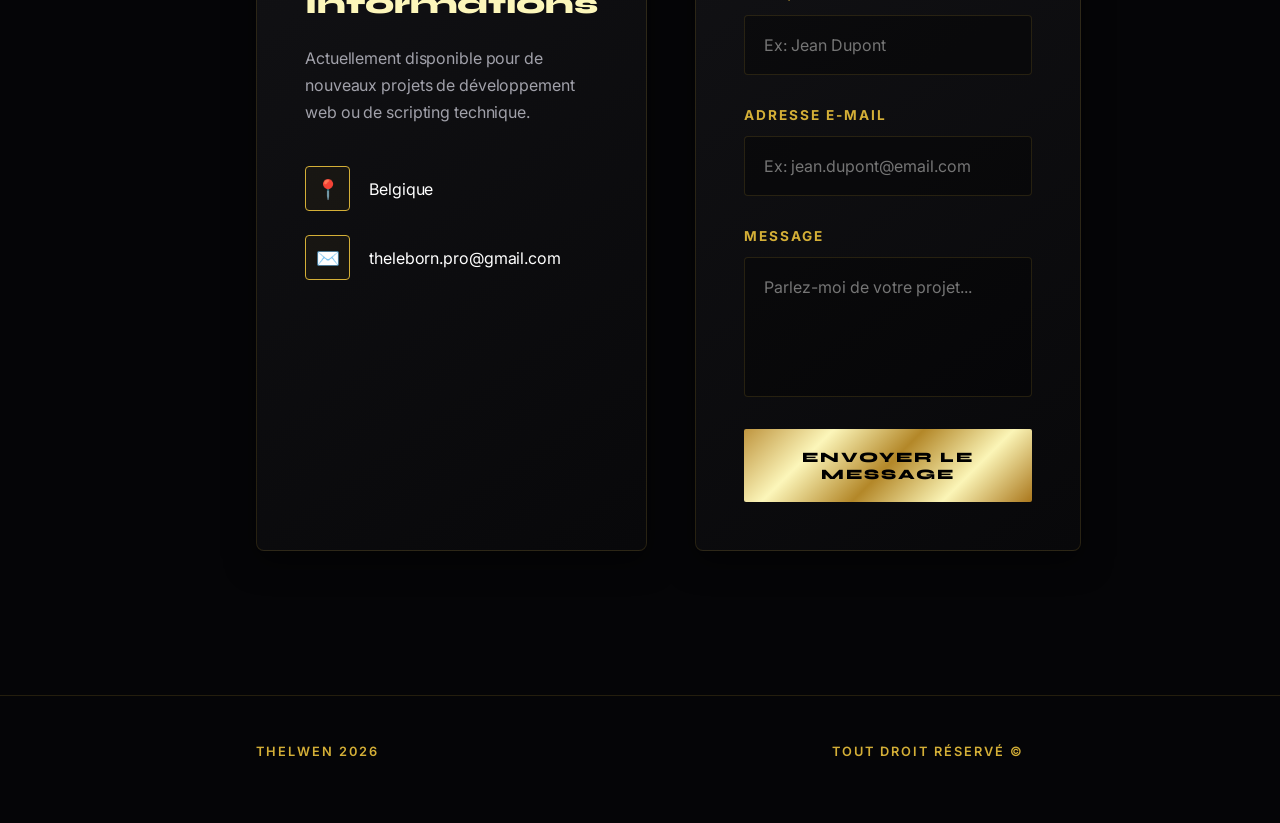
==== commit bc731ec2: "Add files via upload" ====
--- a/index.html
+++ b/index.html
@@ -1,9 +1,9 @@
 <!DOCTYPE html>
-<html lang="fr">
+<html lang="fr" style="scroll-behavior: smooth;">
 <head>
     <meta charset="UTF-8">
     <meta name="viewport" content="width=device-width, initial-scale=1.0">
-    <title>THELWEN | ARCHIVE</title>
+    <title>THELWEN | PORTFOLIO</title>
     <link rel="preconnect" href="https://fonts.googleapis.com">
     <link rel="preconnect" href="https://fonts.gstatic.com" crossorigin>
     <link href="https://fonts.googleapis.com/css2?family=Cinzel:wght@400;600;800&family=Syne:wght@700;800&family=Inter:wght@200;400;600&display=swap" rel="stylesheet">
@@ -17,98 +17,349 @@
 </head>
 <body>
 
-    <div class="ambient-laser"></div>
-    <div class="structural-grid-line line-left"></div>
-    <div class="structural-grid-line line-right"></div>
+    <!-- L'OEUVRE D'ART DORÉE (GÉNÉRÉE PAR JAVASCRIPT EN PLEIN ÉCRAN) -->
+    <div class="luxury-art-bg">
+        <svg id="art-canvas" xmlns="http://www.w3.org/2000/svg" preserveAspectRatio="none"></svg>
+    </div>
 
     <header class="navbar">
         <div class="logo">Thelwen</div>
         <div class="nav-links">
-            <a href="index.html" class="active"><span class="nav-num"></span> Projets</a>
-            <a href="contact.html"><span class="nav-num"></span> Contact</a>
+            <a href="#accueil" class="active">Accueil</a>
+            <a href="#apropos">À propos</a>
+            <a href="#projets">Projets</a>
+            <a href="#services">Services</a>
+            <a href="#contact">Contact</a>
             <button id="theme-toggle" class="theme-btn">MODE: <span id="theme-label">DARK</span></button>
         </div>
     </header>
 
     <main class="viewport-canvas">
-        <section class="hero-editorial">
+        
+        <!-- SECTION : ACCUEIL -->
+        <section id="accueil" class="hero-editorial reveal">
             <div class="hero-meta">[ ARCHIVE // SYSTEM ]</div>
             <h1>EXPLOITS<br><span class="gold-gradient-text">TECHNIQUES</span></h1>
-            <p class="hero-sub">Ligne du temps & Réalisations de pointe</p>
+            <p class="hero-sub">Ingénierie Logicielle & Architecture Matérielle</p>
         </section>
 
-        <section class="editorial-feed">
-            
-            <a href="exp-minecraft.html" class="showcase-row">
-                <div class="row-left">
-                    <span class="row-index">2016 — 2020</span>
-                    <h2>Developpement<br><span class="light-text">Minecraft</span></h2>
-                </div>
-                <div class="row-right">
-                    <p class="project-brief">Configuration technique, optimisation d'infrastructure et réécriture de scripts/plugins.</p>
-                    <div class="project-cross">+</div>
-                </div>
-            </a>
-
-            <a href="exp-trading.html" class="showcase-row">
-                <div class="row-left">
-                    <span class="row-index">2020 — 2022</span>
-                    <h2>Algorithme<br><span class="light-text">Trading IA</span></h2>
-                </div>
-                <div class="row-right">
-                    <p class="project-brief">Recherche et développement d'une intelligence artificielle autonome basée sur du Deep Learning.</p>
-                    <div class="project-cross">+</div>
-                </div>
-            </a>
-
-            <a href="exp-killer.html" class="showcase-row">
-                <div class="row-left">
-                    <span class="row-index">2023</span>
-                    <h2>Application Web<br><span class="light-text">Jeu du Killer</span></h2>
-                </div>
-                <div class="row-right">
-                    <p class="project-brief">Conception d'une plateforme de jeu de dés stratégique avec gestion de build et de dégâts.</p>
-                    <div class="project-cross">+</div>
-                </div>
-            </a>
-
-            <a href="exp-tva.html" class="showcase-row">
-                <div class="row-left">
-                    <span class="row-index">2024</span>
-                    <h2>Outil Fiscal<br><span class="light-text">Déclaration TVA</span></h2>
-                </div>
-                <div class="row-right">
-                    <p class="project-brief">Développement d'une application de traitement des déclarations TVA étrangères pour la Belgique.</p>
-                    <div class="project-cross">+</div>
-                </div>
-            </a>
-
-            <a href="exp-boutique.html" class="showcase-row">
-                <div class="row-left">
-                    <span class="nav-num">[ EN COURS ]</span><span class="row-index">2025</span>
-                    <h2>Gestion Boutique<br><span class="light-text">Hardware IRL</span></h2>
-                </div>
-                <div class="row-right">
-                    <p class="project-brief">Direction technique d'un atelier informatique. Assemblage d'élite et diagnostics matériels.</p>
-                    <div class="project-cross">+</div>
-                </div>
-            </a>
-
-            <a href="exp-fivem.html" class="showcase-row">
-                <div class="row-left">
-                    <span class="nav-num">[ EN COURS ]</span><span class="row-index">2026</span>
-                    <h2>Engineering<br><span class="light-text">FiveM / GTA RP</span></h2>
-                </div>
-                <div class="row-right">
-                    <p class="project-brief">Développement de scripts complexes, architecture de bases de données et économie de serveur.</p>
-                    <div class="project-cross">+</div>
-                </div>
-            </a>
-
+        <!-- SECTION : À PROPOS -->
+        <section id="apropos" class="about-section">
+            <h2 class="section-title reveal">À PROPOS <span class="gold-gradient-text">DE MOI</span></h2>
+            
+            <div class="about-grid">
+                <div class="about-col">
+                    <div class="about-card reveal">
+                        <h3 class="card-title">Présentation professionnelle</h3>
+                        <p>Développeur web freelance et technicien informatique installé en Belgique. Je me spécialise dans la conception d'architectures robustes, l'optimisation de code et la résolution de problèmes algorithmiques complexes.</p>
+                        <p>Ma double casquette d'ingénieur logiciel et de manager d'atelier hardware me permet d'avoir une vision complète de l'écosystème numérique : de l'assemblage physique des composants jusqu'au déploiement de bases de données et de serveurs virtuels de haute performance.</p>
+                    </div>
+
+                    <div class="about-card mt-2 reveal">
+                        <h3 class="card-title">Parcours</h3>
+                        <div class="timeline">
+                            <div class="timeline-item">
+                                <div class="timeline-dot"></div>
+                                <div class="timeline-date">2016 — 2020</div>
+                                <div class="timeline-title">Infrastructure Serveur</div>
+                                <p>Développement et optimisation de serveurs Minecraft majeurs (Réseau, Scripts, YAML).</p>
+                            </div>
+                            <div class="timeline-item">
+                                <div class="timeline-dot"></div>
+                                <div class="timeline-date">2020 — 2023</div>
+                                <div class="timeline-title">Logique & Algorithmique</div>
+                                <p>Recherche en Deep Learning pour le trading IA et création d'applications web complexes (Jeu du Killer).</p>
+                            </div>
+                            <div class="timeline-item">
+                                <div class="timeline-dot"></div>
+                                <div class="timeline-date">2024 — Présent</div>
+                                <div class="timeline-title">Hardware & Engineering FiveM</div>
+                                <p>Direction technique en boutique, développement freelance Full-Stack et architecture de serveurs GTA RP.</p>
+                            </div>
+                        </div>
+                    </div>
+                </div>
+
+                <div class="about-col">
+                    <div class="about-card h-full reveal">
+                        <h3 class="card-title">Boîte à outils technique</h3>
+                        
+                        <div class="skills-category">
+                            <h4>Back-end & Algorithmique</h4>
+                            <div class="skills-tags">
+                                <span>Python</span>
+                                <span>Lua</span>
+                                <span>SQLite</span>
+                                <span>Algorithmique</span>
+                            </div>
+                        </div>
+
+                        <div class="skills-category">
+                            <h4>Front-end & Design</h4>
+                            <div class="skills-tags">
+                                <span>HTML5</span>
+                                <span>CSS3</span>
+                                <span>JavaScript</span>
+                                <span>Responsive Design</span>
+                            </div>
+                        </div>
+
+                        <div class="skills-category">
+                            <h4>Système & Hardware</h4>
+                            <div class="skills-tags">
+                                <span>Architecture PC</span>
+                                <span>Diagnostic Matériel</span>
+                                <span>Git</span>
+                                <span>Administration Serveur</span>
+                            </div>
+                        </div>
+
+                        <div class="stats-row mt-2">
+                            <div class="stat-item">
+                                <span class="stat-num">50+</span>
+                                <span class="stat-label">Scripts conçus</span>
+                            </div>
+                            <div class="stat-item">
+                                <span class="stat-num">100%</span>
+                                <span class="stat-label">Logique & Fiabilité</span>
+                            </div>
+                        </div>
+                    </div>
+                </div>
+            </div>
         </section>
+
+        <!-- SECTION : PROJETS -->
+        <section id="projets" class="projects-section">
+            <h2 class="section-title reveal">PROJETS <span class="gold-gradient-text">MIS EN AVANT</span></h2>
+            
+            <div class="projects-grid">
+                
+                <div class="project-card reveal">
+                    <div class="project-image">
+                        <span class="project-badge">Infrastructure</span>
+                        <div class="project-placeholder">2016-2020</div>
+                    </div>
+                    <div class="project-content">
+                        <h3 class="project-title">Architecture Minecraft</h3>
+                        <p class="project-desc">Configuration technique, optimisation d'infrastructure serveur et réécriture de scripts/plugins pour des serveurs à forte affluence.</p>
+                        <div class="project-tags">
+                            <span class="project-tag">Java</span>
+                            <span class="project-tag">YAML</span>
+                            <span class="project-tag">Réseau</span>
+                        </div>
+                        <div class="project-actions">
+                            <a href="exp-minecraft.html" class="btn-project">Voir les détails</a>
+                            <div class="project-icons">
+                                <a href="#" aria-label="Lien"><svg viewBox="0 0 24 24"><path d="M14,3V5H17.59L7.76,14.83L9.17,16.24L19,6.41V10H21V3M19,19H5V5H12V3H5C3.89,3 3,3.9 3,5V19A2,2 0 0,0 5,21H19A2,2 0 0,0 21,19V12H19V19Z"/></svg></a>
+                                <a href="#" aria-label="Github"><svg viewBox="0 0 24 24"><path d="M12,2A10,10 0 0,0 2,12C2,16.42 4.87,20.17 8.84,21.5C9.34,21.58 9.5,21.27 9.5,21C9.5,20.77 9.5,20.14 9.5,19.31C6.73,19.91 6.14,17.97 6.14,17.97C5.68,16.81 5.03,16.5 5.03,16.5C4.12,15.88 5.1,15.9 5.1,15.9C6.1,15.97 6.63,16.93 6.63,16.93C7.5,18.45 8.97,18 9.54,17.76C9.63,17.11 9.89,16.67 10.17,16.42C7.95,16.17 5.62,15.31 5.62,11.5C5.62,10.39 6,9.5 6.65,8.79C6.55,8.54 6.2,7.5 6.75,6.15C6.75,6.15 7.59,5.88 9.5,7.17C10.29,6.96 11.15,6.86 12,6.86C12.85,6.86 13.71,6.96 14.5,7.17C16.41,5.88 17.25,6.15 17.25,6.15C17.8,7.5 17.45,8.54 17.35,8.79C18,9.5 18.38,10.39 18.38,11.5C18.38,15.32 16.04,16.16 13.81,16.41C14.17,16.72 14.5,17.33 14.5,18.26C14.5,19.6 14.5,20.68 14.5,21C14.5,21.27 14.66,21.59 15.17,21.5C19.14,20.16 22,16.42 22,12A10,10 0 0,0 12,2Z"/></svg></a>
+                            </div>
+                        </div>
+                    </div>
+                </div>
+
+                <div class="project-card reveal">
+                    <div class="project-image">
+                        <span class="project-badge">Deep Learning</span>
+                        <div class="project-placeholder">2020-2022</div>
+                    </div>
+                    <div class="project-content">
+                        <h3 class="project-title">Algorithme Trading IA</h3>
+                        <p class="project-desc">Recherche et développement d'une intelligence artificielle autonome basée sur du Deep Learning. Architecture de la logique métier et dashboard.</p>
+                        <div class="project-tags">
+                            <span class="project-tag">Python</span>
+                            <span class="project-tag">API</span>
+                            <span class="project-tag">Data</span>
+                        </div>
+                        <div class="project-actions">
+                            <a href="exp-trading.html" class="btn-project">Voir les détails</a>
+                            <div class="project-icons">
+                                <a href="#" aria-label="Lien"><svg viewBox="0 0 24 24"><path d="M14,3V5H17.59L7.76,14.83L9.17,16.24L19,6.41V10H21V3M19,19H5V5H12V3H5C3.89,3 3,3.9 3,5V19A2,2 0 0,0 5,21H19A2,2 0 0,0 21,19V12H19V19Z"/></svg></a>
+                                <a href="#" aria-label="Github"><svg viewBox="0 0 24 24"><path d="M12,2A10,10 0 0,0 2,12C2,16.42 4.87,20.17 8.84,21.5C9.34,21.58 9.5,21.27 9.5,21C9.5,20.77 9.5,20.14 9.5,19.31C6.73,19.91 6.14,17.97 6.14,17.97C5.68,16.81 5.03,16.5 5.03,16.5C4.12,15.88 5.1,15.9 5.1,15.9C6.1,15.97 6.63,16.93 6.63,16.93C7.5,18.45 8.97,18 9.54,17.76C9.63,17.11 9.89,16.67 10.17,16.42C7.95,16.17 5.62,15.31 5.62,11.5C5.62,10.39 6,9.5 6.65,8.79C6.55,8.54 6.2,7.5 6.75,6.15C6.75,6.15 7.59,5.88 9.5,7.17C10.29,6.96 11.15,6.86 12,6.86C12.85,6.86 13.71,6.96 14.5,7.17C16.41,5.88 17.25,6.15 17.25,6.15C17.8,7.5 17.45,8.54 17.35,8.79C18,9.5 18.38,10.39 18.38,11.5C18.38,15.32 16.04,16.16 13.81,16.41C14.17,16.72 14.5,17.33 14.5,18.26C14.5,19.6 14.5,20.68 14.5,21C14.5,21.27 14.66,21.59 15.17,21.5C19.14,20.16 22,16.42 22,12A10,10 0 0,0 12,2Z"/></svg></a>
+                            </div>
+                        </div>
+                    </div>
+                </div>
+
+                <div class="project-card reveal">
+                    <div class="project-image">
+                        <span class="project-badge">Application Web</span>
+                        <div class="project-placeholder">2023</div>
+                    </div>
+                    <div class="project-content">
+                        <h3 class="project-title">Jeu du Killer</h3>
+                        <p class="project-desc">Plateforme de jeu de dés stratégique. Intelligence artificielle basée sur les probabilités statistiques et matrice de calcul en temps réel.</p>
+                        <div class="project-tags">
+                            <span class="project-tag">Python</span>
+                            <span class="project-tag">Théorie des jeux</span>
+                        </div>
+                        <div class="project-actions">
+                            <a href="exp-killer.html" class="btn-project">Voir les détails</a>
+                            <div class="project-icons">
+                                <a href="https://jeu-killer.onrender.com/" target="_blank" aria-label="Lien"><svg viewBox="0 0 24 24"><path d="M14,3V5H17.59L7.76,14.83L9.17,16.24L19,6.41V10H21V3M19,19H5V5H12V3H5C3.89,3 3,3.9 3,5V19A2,2 0 0,0 5,21H19A2,2 0 0,0 21,19V12H19V19Z"/></svg></a>
+                            </div>
+                        </div>
+                    </div>
+                </div>
+
+                <div class="project-card reveal">
+                    <div class="project-image">
+                        <span class="project-badge">Outil Fiscal</span>
+                        <div class="project-placeholder">2024</div>
+                    </div>
+                    <div class="project-content">
+                        <h3 class="project-title">Déclaration TVA</h3>
+                        <p class="project-desc">Application d'automatisation des déclarations de TVA étrangère (OSS) en Belgique. Parsing de données financières et calculs sans erreur.</p>
+                        <div class="project-tags">
+                            <span class="project-tag">Logiciel</span>
+                            <span class="project-tag">Algorithmique Fiscale</span>
+                        </div>
+                        <div class="project-actions">
+                            <a href="exp-tva.html" class="btn-project">Voir les détails</a>
+                            <div class="project-icons">
+                                <a href="#" aria-label="Lien"><svg viewBox="0 0 24 24"><path d="M14,3V5H17.59L7.76,14.83L9.17,16.24L19,6.41V10H21V3M19,19H5V5H12V3H5C3.89,3 3,3.9 3,5V19A2,2 0 0,0 5,21H19A2,2 0 0,0 21,19V12H19V19Z"/></svg></a>
+                            </div>
+                        </div>
+                    </div>
+                </div>
+
+                <div class="project-card reveal">
+                    <div class="project-image">
+                        <span class="project-badge">Hardware</span>
+                        <div class="project-placeholder">2025</div>
+                    </div>
+                    <div class="project-content">
+                        <h3 class="project-title">Gestion Boutique IRL</h3>
+                        <p class="project-desc">Direction technique d'un atelier informatique. Assemblage PC sur-mesure d'élite, diagnostic matériel et résolution de conflits BIOS.</p>
+                        <div class="project-tags">
+                            <span class="project-tag">PC Build</span>
+                            <span class="project-tag">BIOS</span>
+                            <span class="project-tag">Administration</span>
+                        </div>
+                        <div class="project-actions">
+                            <a href="exp-boutique.html" class="btn-project">Voir les détails</a>
+                            <div class="project-icons">
+                                <a href="#" aria-label="Lien"><svg viewBox="0 0 24 24"><path d="M14,3V5H17.59L7.76,14.83L9.17,16.24L19,6.41V10H21V3M19,19H5V5H12V3H5C3.89,3 3,3.9 3,5V19A2,2 0 0,0 5,21H19A2,2 0 0,0 21,19V12H19V19Z"/></svg></a>
+                            </div>
+                        </div>
+                    </div>
+                </div>
+
+                <div class="project-card reveal">
+                    <div class="project-image">
+                        <span class="project-badge">Full-Stack</span>
+                        <div class="project-placeholder">2026</div>
+                    </div>
+                    <div class="project-content">
+                        <h3 class="project-title">Engineering FiveM</h3>
+                        <p class="project-desc">Développement de scripts complexes en Lua, architecture de bases de données relationnelles et création d'une interface web Python pour l'économie.</p>
+                        <div class="project-tags">
+                            <span class="project-tag">Lua</span>
+                            <span class="project-tag">Python</span>
+                            <span class="project-tag">SQLite</span>
+                        </div>
+                        <div class="project-actions">
+                            <a href="exp-fivem.html" class="btn-project">Voir les détails</a>
+                            <div class="project-icons">
+                                <a href="https://theleborn.pythonanywhere.com/" target="_blank" aria-label="Lien"><svg viewBox="0 0 24 24"><path d="M14,3V5H17.59L7.76,14.83L9.17,16.24L19,6.41V10H21V3M19,19H5V5H12V3H5C3.89,3 3,3.9 3,5V19A2,2 0 0,0 5,21H19A2,2 0 0,0 21,19V12H19V19Z"/></svg></a>
+                            </div>
+                        </div>
+                    </div>
+                </div>
+
+            </div>
+        </section>
+
+        <!-- SECTION : SERVICES -->
+        <section id="services" class="services-section">
+            <h2 class="section-title reveal">SERVICES & <span class="gold-gradient-text">FORFAITS</span></h2>
+            
+            <div class="pricing-grid">
+                <div class="pricing-card reveal">
+                    <div class="pricing-icon">⚙️</div>
+                    <h3>Scripting & Outils</h3>
+                    <p class="pricing-desc">Développement de scripts sur-mesure, automatisation et résolution de bugs.</p>
+                    <div class="pricing-price">Sur Devis</div>
+                    <ul class="pricing-features">
+                        <li>Développement Python / Lua</li>
+                        <li>Automatisation de tâches</li>
+                        <li>Intégration d'API</li>
+                        <li>Code propre et documenté</li>
+                    </ul>
+                </div>
+
+                <div class="pricing-card featured reveal">
+                    <div class="pricing-badge">Populaire</div>
+                    <div class="pricing-icon">💻</div>
+                    <h3>Développement Web</h3>
+                    <p class="pricing-desc">Création de sites web vitrines, portfolios ou applications web complètes.</p>
+                    <div class="pricing-price">Sur Devis</div>
+                    <ul class="pricing-features">
+                        <li>Architecture HTML / CSS / JS</li>
+                        <li>Base de données SQLite</li>
+                        <li>Design Responsive (Mobile-first)</li>
+                        <li>Hébergement et déploiement</li>
+                    </ul>
+                </div>
+
+                <div class="pricing-card reveal">
+                    <div class="pricing-icon">🔧</div>
+                    <h3>Consulting & Hardware</h3>
+                    <p class="pricing-desc">Expertise technique, diagnostic matériel et architecture système.</p>
+                    <div class="pricing-price">Sur Devis</div>
+                    <ul class="pricing-features">
+                        <li>Diagnostic serveur / réseau</li>
+                        <li>Consulting architecture PC</li>
+                        <li>Optimisation des performances</li>
+                        <li>Sécurité et stabilité</li>
+                    </ul>
+                </div>
+            </div>
+        </section>
+
+        <!-- SECTION : CONTACT -->
+        <section id="contact" class="contact-section">
+            <h2 class="section-title reveal">TRAVAILLONS <span class="gold-gradient-text">ENSEMBLE</span></h2>
+            
+            <div class="contact-layout">
+                <div class="contact-info reveal">
+                    <h3>Informations</h3>
+                    <p>Actuellement disponible pour de nouveaux projets de développement web ou de scripting technique.</p>
+                    
+                    <div class="info-item">
+                        <span class="info-icon">📍</span>
+                        <span>Belgique</span>
+                    </div>
+                    <div class="info-item">
+                        <span class="info-icon">✉️</span>
+                        <span>theleborn.pro@gmail.com</span>
+                    </div>
+                </div>
+
+                <div class="contact-form-container reveal">
+                    <form action="https://formspree.io/f/xaqzqovo" method="POST" class="contact-form">
+                        <div class="form-group">
+                            <label for="name">Nom / Entreprise</label>
+                            <input type="text" id="name" name="name" required placeholder="Ex: Jean Dupont">
+                        </div>
+                        <div class="form-group">
+                            <label for="email">Adresse E-mail</label>
+                            <input type="email" id="email" name="_replyto" required placeholder="Ex: jean.dupont@email.com">
+                        </div>
+                        <div class="form-group">
+                            <label for="message">Message</label>
+                            <textarea id="message" name="message" rows="5" required placeholder="Parlez-moi de votre projet..."></textarea>
+                        </div>
+                        <input type="text" name="_gotcha" style="display:none">
+                        <button type="submit" class="btn-primary">Envoyer le message</button>
+                    </form>
+                </div>
+            </div>
+        </section>
+
     </main>
 
-    <footer class="editorial-footer">
+    <footer class="editorial-footer reveal">
         <div class="footer-line"></div>
         <div class="footer-content">
             <span>THELWEN 2026</span>
@@ -116,7 +367,68 @@
         </div>
     </footer>
 
+    <!-- GÉNÉRATEUR D'ART ALÉATOIRE SANS AUCUN ANGLE & SCROLL INFINI (FINESSE ABSOLUE) -->
     <script>
+        function createProceduralArt() {
+            const svg = document.getElementById('art-canvas');
+            const defs = `
+                <defs>
+                    <linearGradient id="goldGradient" x1="0%" y1="0%" x2="100%" y2="100%">
+                        <stop offset="0%" stop-color="#FFDF00" />
+                        <stop offset="25%" stop-color="#FFF8DC" />
+                        <stop offset="50%" stop-color="#D4AF37" />
+                        <stop offset="75%" stop-color="#FFFACD" />
+                        <stop offset="100%" stop-color="#996515" />
+                    </linearGradient>
+                    <filter id="goldGlow" x="-50%" y="-50%" width="200%" height="200%">
+                        <!-- Aura resserrée pour un effet "fil d'or" tranchant et net -->
+                        <feGaussianBlur stdDeviation="2" result="blur1" />
+                        <feGaussianBlur stdDeviation="8" result="blur2" />
+                        <feMerge>
+                            <feMergeNode in="blur2" />
+                            <feMergeNode in="blur1" />
+                            <feMergeNode in="SourceGraphic" />
+                        </feMerge>
+                    </filter>
+                </defs>`;
+                
+            const width = window.innerWidth;
+            const height = 2000; 
+            
+            let pathsHtml = '';
+            const numLines = 4;
+            
+            for (let i = 0; i < numLines; i++) {
+                const startX = (width / numLines) * i + (Math.random() * (width / numLines));
+                const midX = Math.random() * width;
+                
+                const sweep = width * 1.2; 
+                const cpX = midX + (Math.random() * sweep - sweep / 2);
+                
+                // CORRECTION ICI : Épaisseur ultra-fine (0.5px à 2px)
+                const strokeWidth = 0.5 + Math.random() * 1.5; 
+                const opacity = 0.5 + Math.random() * 0.4; 
+                
+                const pathD = `M ${startX},0 
+                               C ${startX},${height * 0.2} ${cpX},${height * 0.35} ${midX},${height * 0.5} 
+                               S ${startX},${height * 0.8} ${startX},${height}`;
+                
+                pathsHtml += `<path d="${pathD}" fill="none" stroke="url(#goldGradient)" stroke-width="${strokeWidth}" filter="url(#goldGlow)" opacity="${opacity}"/>`;
+            }
+            
+            const group1 = `<g>${pathsHtml}</g>`;
+            const group2 = `<g transform="translate(0, ${height})">${pathsHtml}</g>`;
+            
+            svg.innerHTML = defs + group1 + group2;
+            
+            svg.setAttribute('viewBox', `0 0 ${width} ${height * 2}`);
+            svg.style.width = width + 'px';
+            svg.style.height = (height * 2) + 'px';
+        }
+
+        window.addEventListener('DOMContentLoaded', createProceduralArt);
+        window.addEventListener('resize', createProceduralArt);
+
         const toggleBtn = document.getElementById('theme-toggle');
         const themeLabel = document.getElementById('theme-label');
         const html = document.documentElement;
@@ -135,6 +447,49 @@
                 themeLabel.textContent = 'DARK';
             }
         });
+
+        const sections = document.querySelectorAll("section");
+        const navLinks = document.querySelectorAll(".nav-links a");
+        const artBg = document.getElementById('art-canvas');
+
+        window.addEventListener("scroll", () => {
+            let scrollY = window.pageYOffset;
+            
+            if (artBg) {
+                let y = (scrollY * 0.45) % 2000;
+                artBg.style.transform = `translateY(${-y}px)`;
+            }
+
+            let current = "";
+            sections.forEach((section) => {
+                const sectionTop = section.offsetTop;
+                if (scrollY >= sectionTop - 200) {
+                    current = section.getAttribute("id");
+                }
+            });
+
+            navLinks.forEach((link) => {
+                link.classList.remove("active");
+                if (link.getAttribute("href").includes(current)) {
+                    link.classList.add("active");
+                }
+            });
+        });
+
+        const revealElements = document.querySelectorAll('.reveal');
+        const revealObserver = new IntersectionObserver((entries, observer) => {
+            entries.forEach(entry => {
+                if (entry.isIntersecting) {
+                    entry.target.classList.add('active');
+                    observer.unobserve(entry.target); 
+                }
+            });
+        }, {
+            threshold: 0.1, 
+            rootMargin: "0px 0px -50px 0px"
+        });
+
+        revealElements.forEach(el => revealObserver.observe(el));
     </script>
 </body>
 </html>
--- a/css/style.css
+++ b/css/style.css
@@ -1,42 +1,40 @@
 /* ==========================================================================
-   THELEBORN CORE ARCHITECTURE // DYNAMIC THEME EDITION
+   THELEBORN CORE ARCHITECTURE // LUXURY GOLD & MATTE BLACK EDITION
    ========================================================================== */
 
 :root {
-    /* MODE SOMBRE ADOUCI (Par défaut) */
-    --bg-pure: #0c0c0e; 
+    --bg-pure: #050507; 
+    --bg-card: linear-gradient(145deg, #111114 0%, #08080a 100%);
     --text-pure: #ffffff;
-    --text-dark: #8e8777; 
-    
-    --gold-raw: #f1c443;
-    --gold-bright: #fff6d6;
-    --gold-deep: #8c6617;
-    --gold-linear: linear-gradient(90deg, #e5b842 0%, #fff3cc 30%, #f1c443 70%, #b8860b 100%);
-    
-    --fine-line: rgba(229, 184, 66, 0.15);
-    --hover-bg: rgba(229, 184, 66, 0.05);
-}
-
-/* MODE CLAIR (Ivoire / Alabaster avec Or Assombri) */
+    --text-dark: #a1a1aa; 
+    
+    --gold-raw: #d4af37;
+    --gold-bright: #fcf6ba;
+    --gold-deep: #aa771c;
+    --gold-linear: linear-gradient(135deg, #bf953f 0%, #fcf6ba 25%, #b38728 50%, #fbf5b7 75%, #aa771c 100%);
+    
+    --fine-line: rgba(212, 175, 55, 0.15); 
+    --hover-bg: rgba(212, 175, 55, 0.05);
+    --gold-glow: rgba(212, 175, 55, 0.25);
+}
+
 html.light-mode {
-    --bg-pure: #f4f2eb; 
+    --bg-pure: #fcfbf9; 
+    --bg-card: linear-gradient(145deg, #ffffff 0%, #f4f2eb 100%);
     --text-pure: #111111; 
     --text-dark: #5c574c; 
     
-    --gold-raw: #8a6508; 
-    --gold-bright: #b58916; 
-    --gold-deep: #4a3607; 
-    --gold-linear: linear-gradient(90deg, #6e5005 0%, #b58916 40%, #8a6508 70%, #4a3607 100%);
-    
-    --fine-line: rgba(138, 101, 8, 0.2);
-    --hover-bg: rgba(138, 101, 8, 0.06);
-}
-
-* { 
-    box-sizing: border-box; 
-    margin: 0; 
-    padding: 0; 
-}
+    --gold-raw: #a37c16; 
+    --gold-bright: #d4af37; 
+    --gold-deep: #5e4505; 
+    --gold-linear: linear-gradient(135deg, #a37c16 0%, #d4af37 25%, #7a5c0b 50%, #d4af37 75%, #5e4505 100%);
+    
+    --fine-line: rgba(163, 124, 22, 0.2);
+    --hover-bg: rgba(163, 124, 22, 0.05);
+    --gold-glow: rgba(163, 124, 22, 0.2);
+}
+
+* { box-sizing: border-box; margin: 0; padding: 0; }
 
 body {
     background-color: var(--bg-pure);
@@ -48,243 +46,361 @@
     transition: background-color 0.5s ease, color 0.5s ease;
 }
 
-/* ==========================================================================
-   MOTEUR VISUEL DE VIE (ANIMATIONS)
-   ========================================================================== */
-
-@keyframes textGlow {
-    0% { text-shadow: 0 0 10px rgba(241, 196, 67, 0.2); }
-    50% { text-shadow: 0 0 25px rgba(241, 196, 67, 0.6), 0 0 10px rgba(255, 255, 255, 0.3); }
-    100% { text-shadow: 0 0 10px rgba(241, 196, 67, 0.2); }
-}
-
-.structural-grid-line {
-    position: fixed;
+@keyframes goldShine {
+    0% { background-position: 0% 50%; }
+    50% { background-position: 100% 50%; }
+    100% { background-position: 0% 50%; }
+}
+
+/* ==========================================================================
+   L'OEUVRE D'ART EN ARRIÈRE-PLAN (BLOQUÉE À 100% DE L'ÉCRAN)
+   ========================================================================== */
+
+.luxury-art-bg {
+    position: fixed; /* L'arrière-plan ne scrolle pas nativement avec la page */
+    top: 0; 
+    left: 0;
+    width: 100vw; 
+    height: 100vh; /* Verrouillé à la taille de l'écran de l'utilisateur */
+    z-index: 0;
+    pointer-events: none; /* Empêche les bugs de clics sur les courbes */
+    display: flex;
+    justify-content: flex-start;
+    align-items: flex-start;
+    overflow: hidden; /* Empêche l'art de dépasser de l'écran fixe */
+}
+
+.luxury-art-bg svg {
+    position: absolute;
     top: 0;
-    width: 1px;
-    height: 100vh;
-    background: linear-gradient(to bottom, var(--fine-line), rgba(241, 196, 67, 0.02) 80%, transparent);
-    z-index: 1;
-    pointer-events: none;
-    transition: background 0.5s ease;
-}
-.line-left { left: 15vw; }
-.line-right { right: 15vw; }
-
-/* ==========================================================================
-   NAVIGATION & BOUTON THÈME
+    left: 0;
+    will-change: transform; /* Optimisation pour la carte graphique */
+}
+
+/* ==========================================================================
+   SCROLL REVEAL
+   ========================================================================== */
+
+.reveal {
+    opacity: 0;
+    transform: translateY(30px);
+    transition: all 0.8s cubic-bezier(0.16, 1, 0.3, 1);
+}
+.reveal.active {
+    opacity: 1;
+    transform: translateY(0);
+}
+
+/* ==========================================================================
+   NAVIGATION STICKY (ALIGNEMENT 60%)
    ========================================================================== */
 
 .navbar {
     display: flex;
     justify-content: space-between;
     align-items: center;
-    padding: 3rem 4rem;
-    position: relative;
-    z-index: 10;
-}
+    padding: 1.5rem 20vw; /* Aligné sur la grille des 60% (20% gauche / 20% droite) */
+    position: sticky;
+    top: 0;
+    background-color: rgba(5, 5, 7, 0.85); 
+    backdrop-filter: blur(12px);
+    border-bottom: 1px solid var(--fine-line);
+    z-index: 100;
+}
+html.light-mode .navbar { background-color: rgba(252, 251, 249, 0.85); }
 
 .navbar .logo {
     font-family: 'Syne', sans-serif;
     font-weight: 800;
-    font-size: 1.3rem;
+    font-size: 1.5rem;
     letter-spacing: 4px;
     background: var(--gold-linear);
+    background-size: 200% auto;
     -webkit-background-clip: text;
     -webkit-text-fill-color: transparent;
-    transition: transform 0.4s cubic-bezier(0.175, 0.885, 0.32, 1.275);
+    transition: transform 0.4s ease;
 }
 .navbar .logo:hover { transform: scale(1.05); }
 
-.nav-links { display: flex; gap: 4rem; align-items: center; }
+.nav-links { display: flex; gap: 3rem; align-items: center; }
 .nav-links a {
     color: var(--text-dark);
     text-decoration: none;
     text-transform: uppercase;
-    font-size: 0.8rem;
+    font-size: 0.75rem;
     font-weight: 600;
     letter-spacing: 2px;
-    transition: color 0.3s ease, text-shadow 0.3s ease;
-}
-.nav-num { font-family: 'Cinzel', serif; color: var(--gold-raw); margin-right: 5px; }
-
-.nav-links a:hover, .nav-links a.active {
-    color: var(--text-pure);
-    text-shadow: 0 0 15px var(--gold-bright);
-}
+    transition: color 0.3s ease;
+}
+.nav-links a:hover, .nav-links a.active { color: var(--gold-raw); }
 
 .theme-btn {
     background: transparent;
-    border: 1px solid var(--fine-line);
+    border: 1px solid var(--gold-raw);
     color: var(--gold-raw);
     font-family: 'Syne', sans-serif;
     font-size: 0.7rem;
     font-weight: 800;
     letter-spacing: 2px;
     padding: 0.5rem 1rem;
-    margin-left: 2rem;
+    margin-left: 1rem;
     cursor: pointer;
     transition: all 0.3s ease;
     border-radius: 2px;
 }
-.theme-btn:hover {
-    background: var(--gold-linear);
-    color: var(--bg-pure);
-}
-
-/* ==========================================================================
-   HERO D'ACCUEIL MONUMENTAL
-   ========================================================================== */
-
-.viewport-canvas { position: relative; z-index: 2; padding: 0 4rem; }
-.hero-editorial { margin-top: 6rem; margin-bottom: 8rem; padding-left: calc(15vw - 4rem + 2rem); }
-
-.hero-meta { 
-    font-family: 'Cinzel', serif; 
-    font-size: 0.9rem; 
-    color: var(--gold-raw); 
-    letter-spacing: 8px; 
-    margin-bottom: 1.5rem; 
-    font-weight: 800;
-}
-
-.hero-editorial h1 { 
-    font-family: 'Syne', sans-serif; 
-    font-weight: 800; 
-    font-size: 7rem; 
-    line-height: 0.85; 
-    letter-spacing: -3px; 
-    text-transform: uppercase; 
-    margin-bottom: 2rem;
+.theme-btn:hover { background: var(--gold-linear); color: #000; border-color: transparent; }
+
+/* ==========================================================================
+   STRUCTURE GÉNÉRALE DES SECTIONS (ARCHITECTURE 60% CENTRÉE)
+   ========================================================================== */
+
+.viewport-canvas { position: relative; z-index: 2; padding: 0; }
+
+section {
+    padding-top: 8rem;
+    padding-bottom: 4rem;
+    scroll-margin-top: 5rem;
+}
+
+.section-title {
+    font-family: 'Syne', sans-serif;
+    font-size: 3.5rem;
+    line-height: 1.1;
+    letter-spacing: -2px;
+    text-align: center;
+    margin-bottom: 5rem;
+    width: 60vw; /* Verrouillé à 60% */
+    margin-left: 20vw; /* 20% de marge gauche pour un centrage parfait */
+    text-transform: uppercase;
 }
 
 .gold-gradient-text { 
     background: var(--gold-linear); 
+    background-size: 200% auto;
     -webkit-background-clip: text; 
-    -webkit-text-fill-color: transparent;
-    animation: textGlow 6s ease-in-out infinite;
-}
-
-.hero-sub { 
-    font-size: 1.05rem; 
-    text-transform: uppercase; 
-    color: var(--text-pure); 
-    letter-spacing: 7px; 
-    font-weight: 500;
-    opacity: 0.9;
-}
-
-/* ==========================================================================
-   LE FEED D'ACCUEIL VIVANT 
-   ========================================================================== */
-
-.editorial-feed { display: flex; flex-direction: column; margin-bottom: 10rem; }
-
-.showcase-row {
-    width: 70vw; /* Élargi pour donner plus d'espace au contenu */
-    align-self: center;
+    -webkit-text-fill-color: transparent; 
+    animation: goldShine 4s linear infinite;
+}
+
+.mt-2 { margin-top: 2rem; }
+.h-full { height: 100%; }
+
+/* ==========================================================================
+   BASE DES CARTES COUPE MATTE
+   ========================================================================== */
+
+.about-card, .project-card, .pricing-card, .contact-info, .contact-form-container {
+    background: var(--bg-card);
+    border: 1px solid var(--fine-line);
+    border-radius: 8px; 
+    box-shadow: 0 10px 30px rgba(0,0,0,0.5);
+    transition: transform 0.4s cubic-bezier(0.16, 1, 0.3, 1), border-color 0.4s ease, box-shadow 0.4s ease;
+}
+
+.about-card:hover, .project-card:hover, .pricing-card:hover, .contact-info:hover, .contact-form-container:hover {
+    border-color: var(--gold-bright); 
+    transform: translateY(-6px);
+    box-shadow: 0 15px 40px var(--gold-glow); 
+}
+
+/* ==========================================================================
+   1. HERO (ACCUEIL)
+   ========================================================================== */
+
+.hero-editorial { 
+    margin-top: 6rem; 
+    padding-left: 20vw; /* Calé sur le repère des 60% */
+    padding-right: 20vw; 
+    padding-top: 2rem; 
+}
+.hero-meta { font-family: 'Cinzel', serif; font-size: 0.9rem; color: var(--gold-raw); letter-spacing: 6px; margin-bottom: 1.5rem; font-weight: 800; }
+.hero-editorial h1 { font-family: 'Syne', sans-serif; font-weight: 800; font-size: 6.5rem; line-height: 0.9; letter-spacing: -2px; margin-bottom: 1.5rem; }
+.hero-sub { font-size: 1.1rem; color: var(--text-dark); letter-spacing: 2px; font-weight: 400; text-transform: uppercase; }
+
+/* ==========================================================================
+   2. À PROPOS (60% AREA)
+   ========================================================================== */
+
+.about-section { width: 100%; }
+.about-grid { width: 60vw; margin-left: 20vw; display: grid; grid-template-columns: 1fr 1fr; gap: 2rem; }
+.about-col { display: flex; flex-direction: column; }
+
+.about-card { padding: 3rem; }
+.card-title { font-family: 'Syne', sans-serif; font-size: 1.6rem; color: var(--gold-bright); margin-bottom: 1.5rem; font-weight: 700; letter-spacing: -0.5px; }
+.about-card p { color: var(--text-dark); line-height: 1.7; margin-bottom: 1rem; font-size: 1rem; }
+
+.timeline { border-left: 1px solid var(--gold-raw); padding-left: 1.8rem; margin-top: 2rem; margin-left: 0.5rem; }
+.timeline-item { position: relative; margin-bottom: 2.5rem; }
+.timeline-item:last-child { margin-bottom: 0; }
+.timeline-dot { position: absolute; left: -2.15rem; top: 0.2rem; width: 12px; height: 12px; background: var(--gold-linear); border-radius: 50%; box-shadow: 0 0 10px var(--gold-raw); }
+.timeline-date { font-family: 'Cinzel', serif; font-size: 0.85rem; color: var(--gold-raw); font-weight: 800; margin-bottom: 0.3rem; letter-spacing: 1px; }
+.timeline-title { font-size: 1.15rem; color: var(--text-pure); font-weight: 600; margin-bottom: 0.5rem; }
+
+.skills-category { margin-bottom: 2.5rem; }
+.skills-category h4 { font-family: 'Cinzel', serif; font-size: 0.85rem; color: var(--gold-raw); margin-bottom: 1rem; font-weight: 600; letter-spacing: 2px; text-transform: uppercase; }
+.skills-tags { display: flex; flex-wrap: wrap; gap: 0.8rem; }
+.skills-tags span { background: rgba(0,0,0,0.3); border: 1px solid var(--fine-line); color: var(--text-pure); padding: 0.5rem 1.2rem; border-radius: 4px; font-size: 0.85rem; font-weight: 500; transition: all 0.3s ease; }
+.skills-tags span:hover { border-color: var(--gold-raw); background: var(--hover-bg); color: var(--gold-bright); }
+
+.stats-row { display: flex; justify-content: space-around; border-top: 1px solid var(--fine-line); padding-top: 2.5rem; }
+.stat-item { text-align: center; }
+.stat-num { display: block; font-family: 'Syne', sans-serif; font-size: 2.8rem; font-weight: 800; background: var(--gold-linear); -webkit-background-clip: text; -webkit-text-fill-color: transparent; }
+.stat-label { font-size: 0.8rem; color: var(--text-dark); text-transform: uppercase; letter-spacing: 2px; margin-top: 0.5rem; display: block; }
+
+/* ==========================================================================
+   3. PROJETS (60% AREA)
+   ========================================================================== */
+
+.projects-grid { width: 60vw; margin-left: 20vw; display: grid; grid-template-columns: repeat(2, 1fr); gap: 3rem; }
+
+.project-card { display: flex; flex-direction: column; overflow: hidden; }
+
+.project-image {
+    height: 240px;
+    position: relative;
+    background: #000;
     display: flex;
-    justify-content: space-between;
     align-items: center;
-    gap: 4rem; /* Sécurité absolue : 4rem d'espace minimum entre le titre et le texte */
-    padding: 5rem 3rem;
+    justify-content: center;
     border-bottom: 1px solid var(--fine-line);
-    text-decoration: none;
-    color: var(--text-pure);
-    position: relative;
-    background-color: transparent;
-    transition: all 0.5s cubic-bezier(0.16, 1, 0.3, 1);
-}
-
-.showcase-row::before {
-    content: ''; position: absolute; bottom: -1px; left: 0; width: 0; height: 2px;
-    background: var(--gold-linear); transition: width 0.5s cubic-bezier(0.16, 1, 0.3, 1); 
-    box-shadow: 0 0 20px var(--gold-raw);
-}
-
-.showcase-row::after {
-    content: ''; position: absolute; top: 0; left: 0; width: 100%; height: 100%;
-    background: linear-gradient(90deg, var(--hover-bg) 0%, transparent 100%);
-    opacity: 0; z-index: -1; transition: opacity 0.4s ease;
-}
-
-.showcase-row:hover {
-    padding-left: 4.5rem; padding-right: 4.5rem;
-    box-shadow: 0 20px 40px rgba(0, 0, 0, 0.05);
-}
-.showcase-row:hover::before { width: 100%; }
-.showcase-row:hover::after { opacity: 1; }
-
-.row-left { display: flex; flex-direction: column; gap: 1.2rem; flex: 1; }
-.row-index { font-family: 'Cinzel', serif; font-size: 1.1rem; color: var(--gold-raw); font-weight: 800; letter-spacing: 3px; }
-
-.showcase-row h2 { 
-    font-family: 'Syne', sans-serif; 
-    font-weight: 800; 
-    font-size: 3.2rem; 
-    line-height: 1.05; 
-    letter-spacing: -1px; 
-    text-transform: uppercase; 
-    transform-origin: left center; /* Le zoom s'effectue vers la droite, sans dépasser sur le texte */
-    transition: transform 0.4s cubic-bezier(0.16, 1, 0.3, 1), color 0.3s; 
-}
-.showcase-row:hover h2 { color: var(--gold-bright); transform: scale(1.02); }
-.light-text { font-family: 'Cinzel', serif; font-weight: 400; color: var(--text-pure); text-transform: none; letter-spacing: 0px; }
-.row-right { max-width: 400px; text-align: left; display: flex; align-items: center; gap: 3.5rem; }
-
-.project-brief { color: var(--text-dark); font-size: 1.05rem; line-height: 1.6; transition: color 0.3s; }
-.showcase-row:hover .project-brief { color: var(--text-pure); }
-
-.project-cross { font-family: 'Inter', sans-serif; font-size: 2.2rem; color: var(--gold-raw); font-weight: 200; transition: all 0.5s cubic-bezier(0.175, 0.885, 0.32, 1.275); }
-.showcase-row:hover .project-cross { transform: rotate(180deg) scale(1.3); color: var(--text-pure); text-shadow: 0 0 20px var(--gold-raw); }
-
-/* ==========================================================================
-   PAGES DE DÉTAILS ET CONTACT 
-   ========================================================================== */
-
-.layout-minecraft, .layout-trading, .layout-killer, .layout-tva, .layout-boutique, .layout-fivem { max-width: 850px; margin: 0 auto; padding: 2rem 0 8rem 0; position: relative; z-index: 5; }
-
-.retour-minecraft, .retour-trading, .retour-killer, .retour-tva, .retour-boutique, .retour-fivem { display: inline-block; font-family: 'Cinzel', serif; color: var(--gold-raw); text-transform: uppercase; letter-spacing: 3px; font-size: 0.85rem; margin-bottom: 4rem; text-decoration: none; transition: all 0.3s cubic-bezier(0.16, 1, 0.3, 1); }
-.retour-minecraft:hover, .retour-trading:hover, .retour-killer:hover, .retour-tva:hover, .retour-boutique:hover, .retour-fivem:hover { color: var(--text-pure); transform: translateX(-5px); text-shadow: 0 0 15px var(--gold-raw); }
-
-.title-minecraft, .title-trading, .title-killer, .title-tva, .title-boutique, .title-fivem, .title-contact { font-family: 'Syne', sans-serif; font-size: 5rem; line-height: 0.9; text-transform: uppercase; margin-bottom: 3.5rem; letter-spacing: -2px; }
-.gold-text-minecraft, .gold-text-trading, .gold-text-killer, .gold-text-tva, .gold-text-boutique, .gold-text-fivem { background: var(--gold-linear); -webkit-background-clip: text; -webkit-text-fill-color: transparent; }
-
-.paragraph-minecraft, .paragraph-trading, .paragraph-killer, .paragraph-tva, .paragraph-boutique, .paragraph-fivem { color: var(--text-dark); font-size: 1.2rem; line-height: 1.8; margin-bottom: 2.5rem; }
-
-.specs-block-minecraft, .specs-block-trading, .specs-block-killer, .specs-block-tva, .specs-block-boutique, .specs-block-fivem { border-top: 1px solid var(--fine-line); margin-top: 5rem; padding-top: 2.5rem; }
-.specs-title-minecraft, .specs-title-trading, .specs-title-killer, .specs-title-tva, .specs-title-boutique, .specs-title-fivem { font-family: 'Cinzel', serif; color: var(--gold-raw); font-size: 0.9rem; letter-spacing: 4px; margin-bottom: 1.2rem; text-transform: uppercase; font-weight: 700; }
-.specs-details-minecraft, .specs-details-trading, .specs-details-killer, .specs-details-tva, .specs-details-boutique, .specs-details-fivem { font-size: 1rem; color: var(--text-pure); letter-spacing: 0.5px; opacity: 0.8; }
-
-.link-killer, .link-fivem { display: inline-block; margin-top: 2rem; background: var(--gold-linear); color: var(--bg-pure); font-family: 'Syne', sans-serif; font-weight: 800; text-transform: uppercase; text-decoration: none; letter-spacing: 2px; font-size: 1rem; padding: 1.2rem 2.5rem; border-radius: 2px; box-shadow: 0 5px 20px rgba(241, 196, 67, 0.2); transition: all 0.4s cubic-bezier(0.16, 1, 0.3, 1); }
-.link-killer:hover, .link-fivem:hover { color: var(--bg-pure); transform: translateY(-4px); box-shadow: 0 15px 30px rgba(138, 101, 8, 0.3); }
-
-.contact-section { display: flex; flex-direction: column; align-items: center; margin: 0 auto; }
-.title-contact { text-align: center; }
-.contact-form { background: linear-gradient(135deg, var(--hover-bg) 0%, transparent 100%); border-top: 1px solid var(--fine-line); border-bottom: 1px solid var(--fine-line); padding: 5rem 3rem; display: flex; flex-direction: column; align-items: center; gap: 3.5rem; width: 70vw; margin: 0 auto; }
-.form-group { display: flex; flex-direction: column; align-items: center; width: 100%; gap: 1.2rem; }
-.form-group label { color: var(--gold-raw); font-size: 0.85rem; letter-spacing: 3px; text-transform: uppercase; font-weight: 700; }
-.form-group input, .form-group textarea { background: transparent; border: none; border-bottom: 1px solid var(--fine-line) !important; padding: 1.2rem 0; color: var(--text-pure); font-size: 1.25rem; transition: all 0.4s ease; width: 100%; max-width: 550px; text-align: center; resize: none; }
-.form-group input:focus, .form-group textarea:focus { outline: none; border-bottom: 1px solid var(--gold-raw) !important; letter-spacing: 0.5px; }
-.btn-primary { border: 1px solid var(--gold-raw) !important; background: var(--gold-linear) !important; color: var(--bg-pure) !important; padding: 1.5rem 3.5rem !important; font-family: 'Syne', sans-serif; font-weight: 800; text-transform: uppercase; letter-spacing: 2px; cursor: pointer; box-shadow: 0 5px 20px rgba(241, 196, 67, 0.2); transition: all 0.4s cubic-bezier(0.16, 1, 0.3, 1); margin-top: 1.5rem; }
-.btn-primary:hover { background: var(--text-pure) !important; border-color: var(--text-pure) !important; color: var(--bg-pure) !important; transform: translateY(-4px); }
-
-.editorial-footer { padding: 0 4rem 4rem 4rem; position: relative; z-index: 5; }
-.footer-line { width: 100%; height: 1px; background-color: var(--fine-line); margin-bottom: 2rem; }
-.footer-content { display: flex; justify-content: space-between; font-size: 0.75rem; letter-spacing: 3px; color: var(--gold-raw); font-weight: 600; }
-
-@media (max-width: 1024px) {
-    .navbar { padding: 2rem 2rem; flex-direction: column; gap: 1.5rem; }
+}
+.project-image img { width: 100%; height: 100%; object-fit: cover; opacity: 0.6; transition: opacity 0.5s ease, transform 0.5s ease; filter: grayscale(50%); }
+.project-card:hover .project-image img { transform: scale(1.05); opacity: 1; filter: grayscale(0%); }
+
+.project-placeholder { font-family: 'Syne', sans-serif; font-size: 3rem; font-weight: 800; color: var(--gold-raw); opacity: 0.2; transition: opacity 0.4s ease; }
+.project-card:hover .project-placeholder { opacity: 1; text-shadow: 0 0 20px var(--gold-raw); }
+
+.project-badge { position: absolute; top: 1.5rem; left: 1.5rem; background: var(--gold-linear); color: #000; font-weight: 800; font-size: 0.75rem; padding: 0.4rem 1rem; border-radius: 2px; text-transform: uppercase; letter-spacing: 1px; z-index: 2; box-shadow: 0 5px 15px rgba(0,0,0,0.5); }
+
+.project-content { padding: 2.5rem; display: flex; flex-direction: column; flex-grow: 1; }
+.project-title { font-family: 'Syne', sans-serif; font-size: 1.6rem; color: var(--text-pure); margin-bottom: 1rem; font-weight: 800; }
+.project-desc { color: var(--text-dark); font-size: 0.95rem; line-height: 1.6; margin-bottom: 2rem; flex-grow: 1; }
+
+.project-tags { display: flex; flex-wrap: wrap; gap: 0.6rem; margin-bottom: 2rem; }
+.project-tag { border: 1px solid var(--fine-line); color: var(--gold-raw); padding: 0.3rem 0.8rem; border-radius: 4px; font-size: 0.75rem; background-color: rgba(212, 175, 55, 0.05); }
+
+.project-actions { display: flex; justify-content: space-between; align-items: center; border-top: 1px solid var(--fine-line); padding-top: 1.5rem; }
+
+.btn-project { background: var(--gold-linear); color: #000; padding: 0.8rem 1.5rem; font-family: 'Syne', sans-serif; font-weight: 800; font-size: 0.8rem; text-transform: uppercase; letter-spacing: 1px; border-radius: 2px; text-decoration: none; transition: all 0.3s ease; }
+.btn-project:hover { box-shadow: 0 0 20px var(--gold-raw); transform: translateY(-2px); }
+
+.project-icons { display: flex; gap: 1rem; }
+.project-icons a svg { width: 22px; height: 22px; fill: var(--text-dark); transition: fill 0.3s ease, transform 0.3s ease; }
+.project-icons a:hover svg { fill: var(--gold-bright); transform: scale(1.1); filter: drop-shadow(0 0 5px var(--gold-raw)); }
+
+/* ==========================================================================
+   4. SERVICES & FORFAITS (60% AREA)
+   ========================================================================== */
+
+.pricing-grid { width: 60vw; margin-left: 20vw; display: grid; grid-template-columns: repeat(3, 1fr); gap: 2rem; align-items: center; }
+
+.pricing-card { padding: 3rem 2rem; text-align: center; position: relative; }
+.pricing-card.featured { border: 1px solid var(--gold-raw); padding: 4.5rem 2.5rem; box-shadow: 0 0 30px var(--hover-bg); }
+
+.pricing-badge { position: absolute; top: -14px; left: 50%; transform: translateX(-50%); background: var(--gold-linear); color: #000; padding: 0.4rem 1.5rem; border-radius: 2px; font-size: 0.8rem; font-weight: 800; text-transform: uppercase; letter-spacing: 1px; }
+
+.pricing-icon { font-size: 2.5rem; margin-bottom: 1.5rem; text-shadow: 0 0 20px var(--gold-raw); }
+.pricing-card h3 { font-family: 'Syne', sans-serif; font-size: 1.6rem; margin-bottom: 1rem; color: var(--text-pure); font-weight: 800; }
+.pricing-desc { color: var(--text-dark); font-size: 0.95rem; line-height: 1.6; margin-bottom: 2.5rem; height: 3.5rem; }
+.pricing-price { font-family: 'Syne', sans-serif; font-size: 2.5rem; font-weight: 800; background: var(--gold-linear); -webkit-background-clip: text; -webkit-text-fill-color: transparent; margin-bottom: 2.5rem; padding-bottom: 2.5rem; border-bottom: 1px solid var(--fine-line); }
+.pricing-features { list-style: none; text-align: left; }
+.pricing-features li { color: var(--text-pure); font-size: 0.95rem; margin-bottom: 1.2rem; display: flex; align-items: center; gap: 12px; }
+.pricing-features li::before { content: '✓'; color: var(--gold-raw); font-weight: bold; font-size: 1.2rem; }
+
+/* ==========================================================================
+   5. CONTACT (60% AREA)
+   ========================================================================== */
+
+.contact-layout { width: 60vw; margin-left: 20vw; display: grid; grid-template-columns: 1fr 2fr; gap: 3rem; }
+
+.contact-info { padding: 3rem; }
+.contact-info h3 { font-family: 'Syne', sans-serif; font-size: 1.8rem; margin-bottom: 1.5rem; color: var(--gold-bright); font-weight: 800; }
+.contact-info p { color: var(--text-dark); line-height: 1.7; margin-bottom: 2.5rem; font-size: 1rem;}
+
+.info-item { display: flex; align-items: center; gap: 1.2rem; margin-bottom: 1.5rem; color: var(--text-pure); font-size: 1rem; }
+.info-icon { width: 45px; height: 45px; background: var(--hover-bg); border-radius: 4px; display: flex; justify-content: center; align-items: center; border: 1px solid var(--gold-raw); color: var(--gold-raw); font-size: 1.2rem; }
+
+.contact-form-container { padding: 3rem; }
+.contact-form { display: flex; flex-direction: column; gap: 2rem; }
+.form-group { display: flex; flex-direction: column; gap: 0.8rem; }
+.form-group label { color: var(--gold-raw); font-size: 0.85rem; font-weight: 700; letter-spacing: 2px; text-transform: uppercase; }
+.form-group input, .form-group textarea { background: rgba(0,0,0,0.3); border: 1px solid var(--fine-line); border-radius: 4px; padding: 1.2rem; color: var(--text-pure); font-size: 1rem; transition: all 0.3s ease; resize: none; font-family: inherit; }
+.form-group input:focus, .form-group textarea:focus { outline: none; border-color: var(--gold-raw); box-shadow: 0 0 15px var(--hover-bg); }
+
+.btn-primary { background: var(--gold-linear); color: #000; padding: 1.2rem 3rem; font-family: 'Syne', sans-serif; font-weight: 800; border: none; font-size: 0.9rem; text-transform: uppercase; letter-spacing: 2px; border-radius: 2px; cursor: pointer; transition: all 0.3s ease; align-self: flex-start; }
+.btn-primary:hover { transform: translateY(-3px); box-shadow: 0 10px 25px var(--gold-glow); }
+
+/* ==========================================================================
+   FOOTER (ALIGNEMENT 60%)
+   ========================================================================== */
+
+.editorial-footer { padding: 3rem 20vw 4rem 20vw; border-top: 1px solid var(--fine-line); margin-top: 5rem; }
+.footer-content { display: flex; justify-content: space-between; font-size: 0.8rem; letter-spacing: 2px; color: var(--gold-raw); font-weight: 600; text-transform: uppercase; }
+
+/* ==========================================================================
+   PAGES DE DÉTAILS ANNEXES
+   ========================================================================== */
+
+.layout-minecraft, .layout-trading, .layout-killer, .layout-tva, .layout-boutique, .layout-fivem { width: 60vw; margin-left: 20vw; padding: 2rem 0 8rem 0; position: relative; z-index: 5; }
+.retour-minecraft, .retour-trading, .retour-killer, .retour-tva, .retour-boutique, .retour-fivem { display: inline-block; font-family: 'Cinzel', serif; font-size: 0.85rem; margin-bottom: 4rem; margin-left: 20vw; text-decoration: none; color: var(--gold-raw); letter-spacing: 2px; text-transform: uppercase; transition: all 0.3s ease; }
+.retour-minecraft:hover, .retour-trading:hover, .retour-killer:hover, .retour-tva:hover, .retour-boutique:hover, .retour-fivem:hover { color: var(--gold-bright); text-shadow: 0 0 10px var(--gold-glow); transform: translateX(-5px); }
+.title-minecraft, .title-trading, .title-killer, .title-tva, .title-boutique, .title-fivem { font-family: 'Syne', sans-serif; font-size: 4.5rem; line-height: 1; letter-spacing: -1px; margin-bottom: 2.5rem; text-transform: uppercase; }
+.paragraph-minecraft, .paragraph-trading, .paragraph-killer, .paragraph-tva, .paragraph-boutique, .paragraph-fivem { color: var(--text-dark); font-size: 1.15rem; line-height: 1.8; margin-bottom: 2rem; }
+[class^="specs-block-"] { border-top: 1px solid var(--fine-line); margin-top: 4rem; padding-top: 2rem; }
+[class^="specs-title-"] { font-family: 'Cinzel', serif; color: var(--gold-raw); font-size: 0.9rem; letter-spacing: 3px; text-transform: uppercase; font-weight: 700; margin-bottom: 1rem; }
+[class^="specs-details-"] { font-size: 1rem; color: var(--text-pure); }
+.link-killer, .link-fivem { display: inline-block; margin-top: 2.5rem; background: var(--gold-linear); color: #000; padding: 1rem 2rem; font-family: 'Syne', sans-serif; font-weight: 800; font-size: 0.9rem; text-transform: uppercase; letter-spacing: 1px; border-radius: 2px; text-decoration: none; transition: all 0.3s ease; }
+.link-killer:hover, .link-fivem:hover { transform: translateY(-3px); box-shadow: 0 10px 20px var(--gold-glow); }
+
+/* ==========================================================================
+   VERSION MOBILE SÉPARÉE
+   ========================================================================== */
+
+@media (max-width: 950px) {
+    .navbar { padding: 1.5rem 5vw; flex-direction: column; gap: 1.5rem; }
     .nav-links { flex-wrap: wrap; justify-content: center; gap: 1.5rem; }
-    .theme-btn { margin-left: 0; }
-    .viewport-canvas { padding: 0 2rem; }
-    .hero-editorial { padding-left: 0; text-align: center; margin-bottom: 5rem; }
-    .hero-editorial h1 { font-size: 4rem; }
-    .showcase-row { width: 90vw; flex-direction: column; align-items: flex-start; gap: 2rem; padding: 3.5rem 2rem; }
-    .showcase-row:hover { padding-left: 2rem; padding-right: 2rem; }
-    .row-right { max-width: 100%; gap: 2rem; justify-content: space-between; width: 100%; }
-    .contact-form { width: 90vw; padding: 4rem 1.5rem; }
-    .title-minecraft, .title-trading, .title-killer, .title-tva, .title-boutique, .title-fivem, .title-contact { font-size: 3rem; text-align: center; }
-    .editorial-footer { padding: 0 2rem 2rem 2rem; }
-    .footer-content { flex-direction: column; gap: 1rem; text-align: center; }
+    .theme-btn { margin-left: 0; padding: 0.6rem 1.5rem; }
+    
+    .section-title { width: 100%; margin-left: 0; font-size: 2.5rem; margin-bottom: 4rem; text-align: center; padding: 0 5vw; }
+    
+    .hero-editorial { width: 100%; padding: 0 5vw; margin-top: 3rem; margin-bottom: 5rem; text-align: center; }
+    .hero-editorial h1 { font-size: clamp(3rem, 12vw, 4.5rem); }
+    
+    .about-grid, .projects-grid, .pricing-grid, .contact-layout { 
+        width: 90vw; 
+        margin-left: 5vw; 
+        grid-template-columns: 1fr; 
+        gap: 2.5rem; 
+    }
+    
+    .about-card { padding: 2.5rem 1.5rem; text-align: center; }
+    .timeline { margin-top: 3rem; border-left: none; padding-left: 0; }
+    .timeline-dot { display: none; }
+    .timeline-item { text-align: center; border-bottom: 1px solid var(--fine-line); padding-bottom: 2rem; }
+    .timeline-item:last-child { border-bottom: none; }
+    .skills-category h4 { text-align: center; }
+    .skills-tags { justify-content: center; }
+    .stats-row { flex-direction: column; gap: 2.5rem; }
+    
+    .project-content { padding: 2rem 1.5rem; text-align: center; }
+    .project-tags { justify-content: center; }
+    .project-actions { flex-direction: column; gap: 1.5rem; }
+    .btn-project { width: 100%; text-align: center; }
+    .project-icons { justify-content: center; width: 100%; }
+    
+    .pricing-card.featured { padding: 3rem 2rem; }
+    
+    .contact-info, .contact-form-container { padding: 2rem 1.5rem; text-align: center; }
+    .info-item { justify-content: center; }
+    .btn-primary { width: 100%; text-align: center; }
+
+    .editorial-footer { padding: 3rem 5vw; text-align: center; }
+    .footer-content { flex-direction: column; gap: 1.5rem; align-items: center; }
+    
+    .layout-minecraft, .layout-trading, .layout-killer, .layout-tva, .layout-boutique, .layout-fivem { width: 90vw; margin-left: 5vw; padding: 2rem 0 6rem 0; text-align: center; }
+    .retour-minecraft, .retour-trading, .retour-killer, .retour-tva, .retour-boutique, .retour-fivem { margin-left: 0; text-align: center; width: 100%; display: block; }
+    .title-minecraft, .title-trading, .title-killer, .title-tva, .title-boutique, .title-fivem { font-size: clamp(2.5rem, 10vw, 3.5rem); text-align: center; }
+    .paragraph-minecraft, .paragraph-trading, .paragraph-killer, .paragraph-tva, .paragraph-boutique, .paragraph-fivem { text-align: center; }
+    [class^="specs-block-"] { text-align: center; }
+    .link-killer, .link-fivem { width: 100%; text-align: center; }
 }
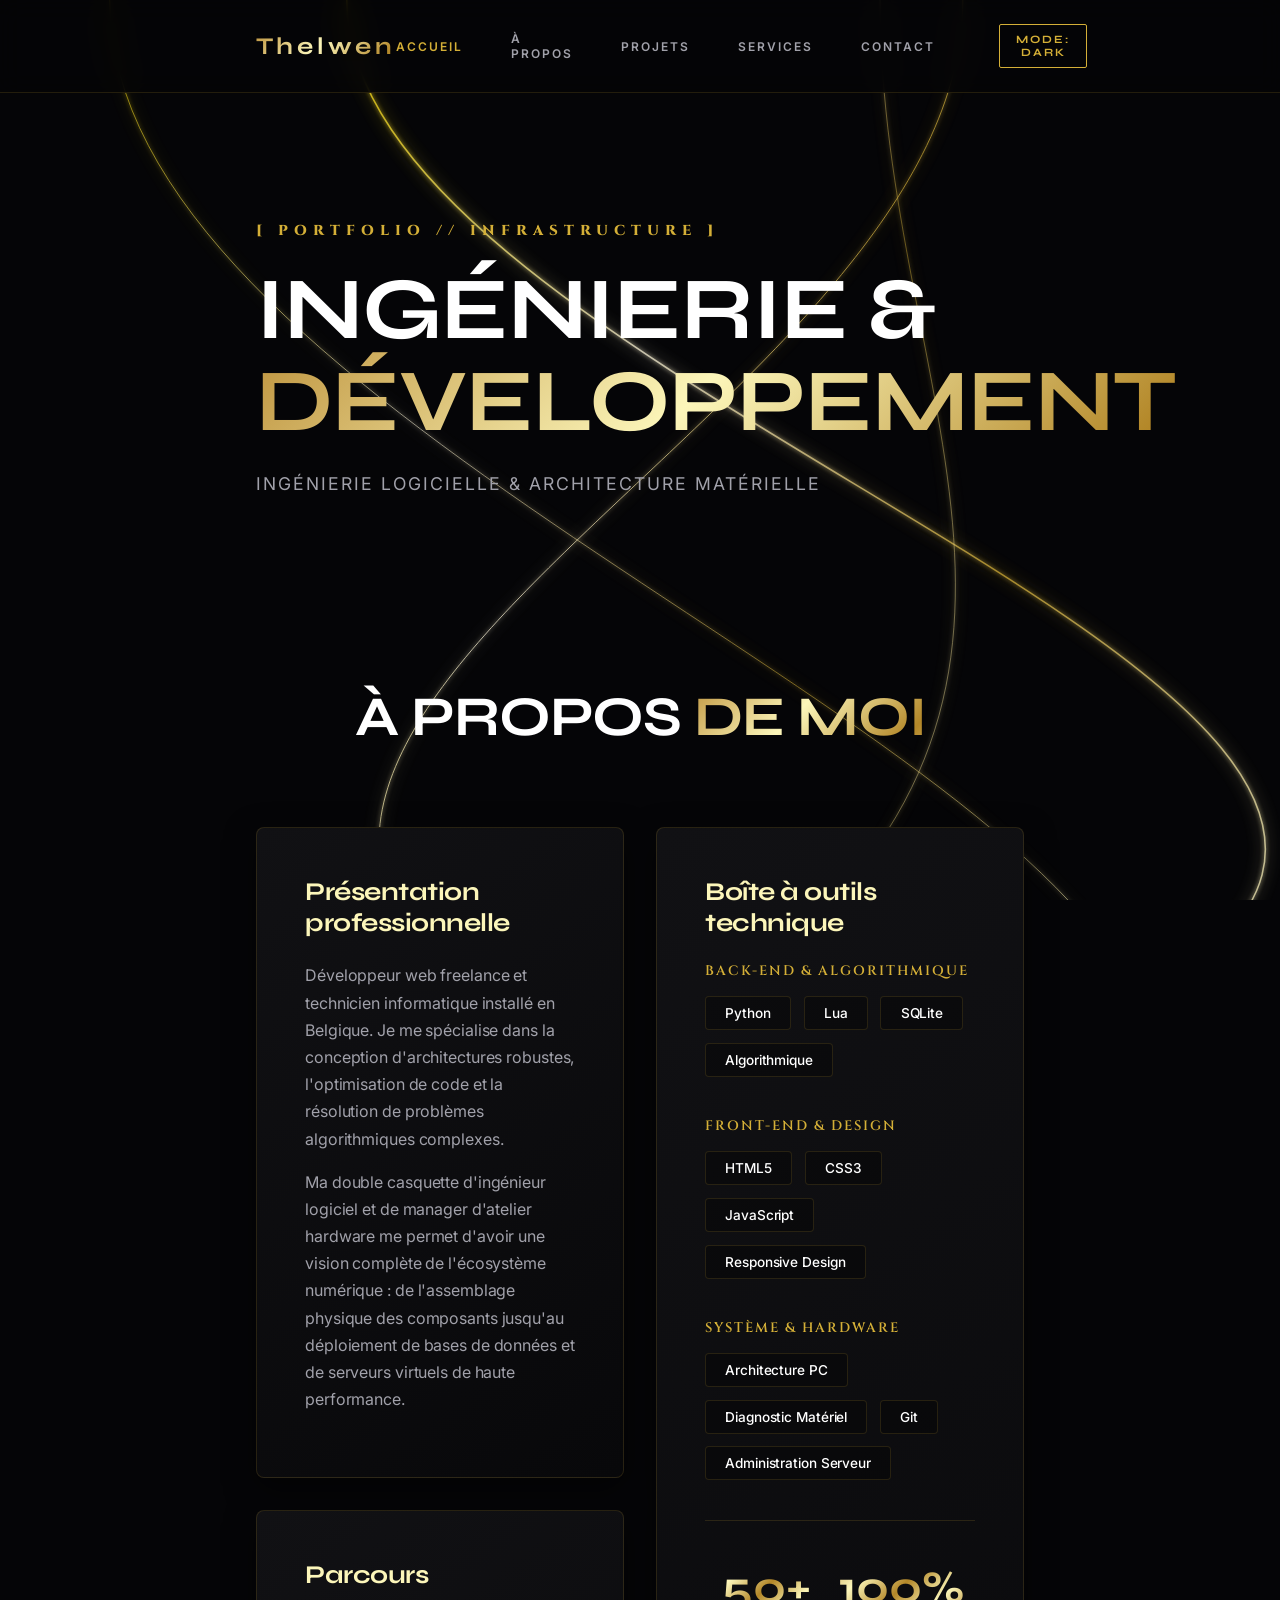
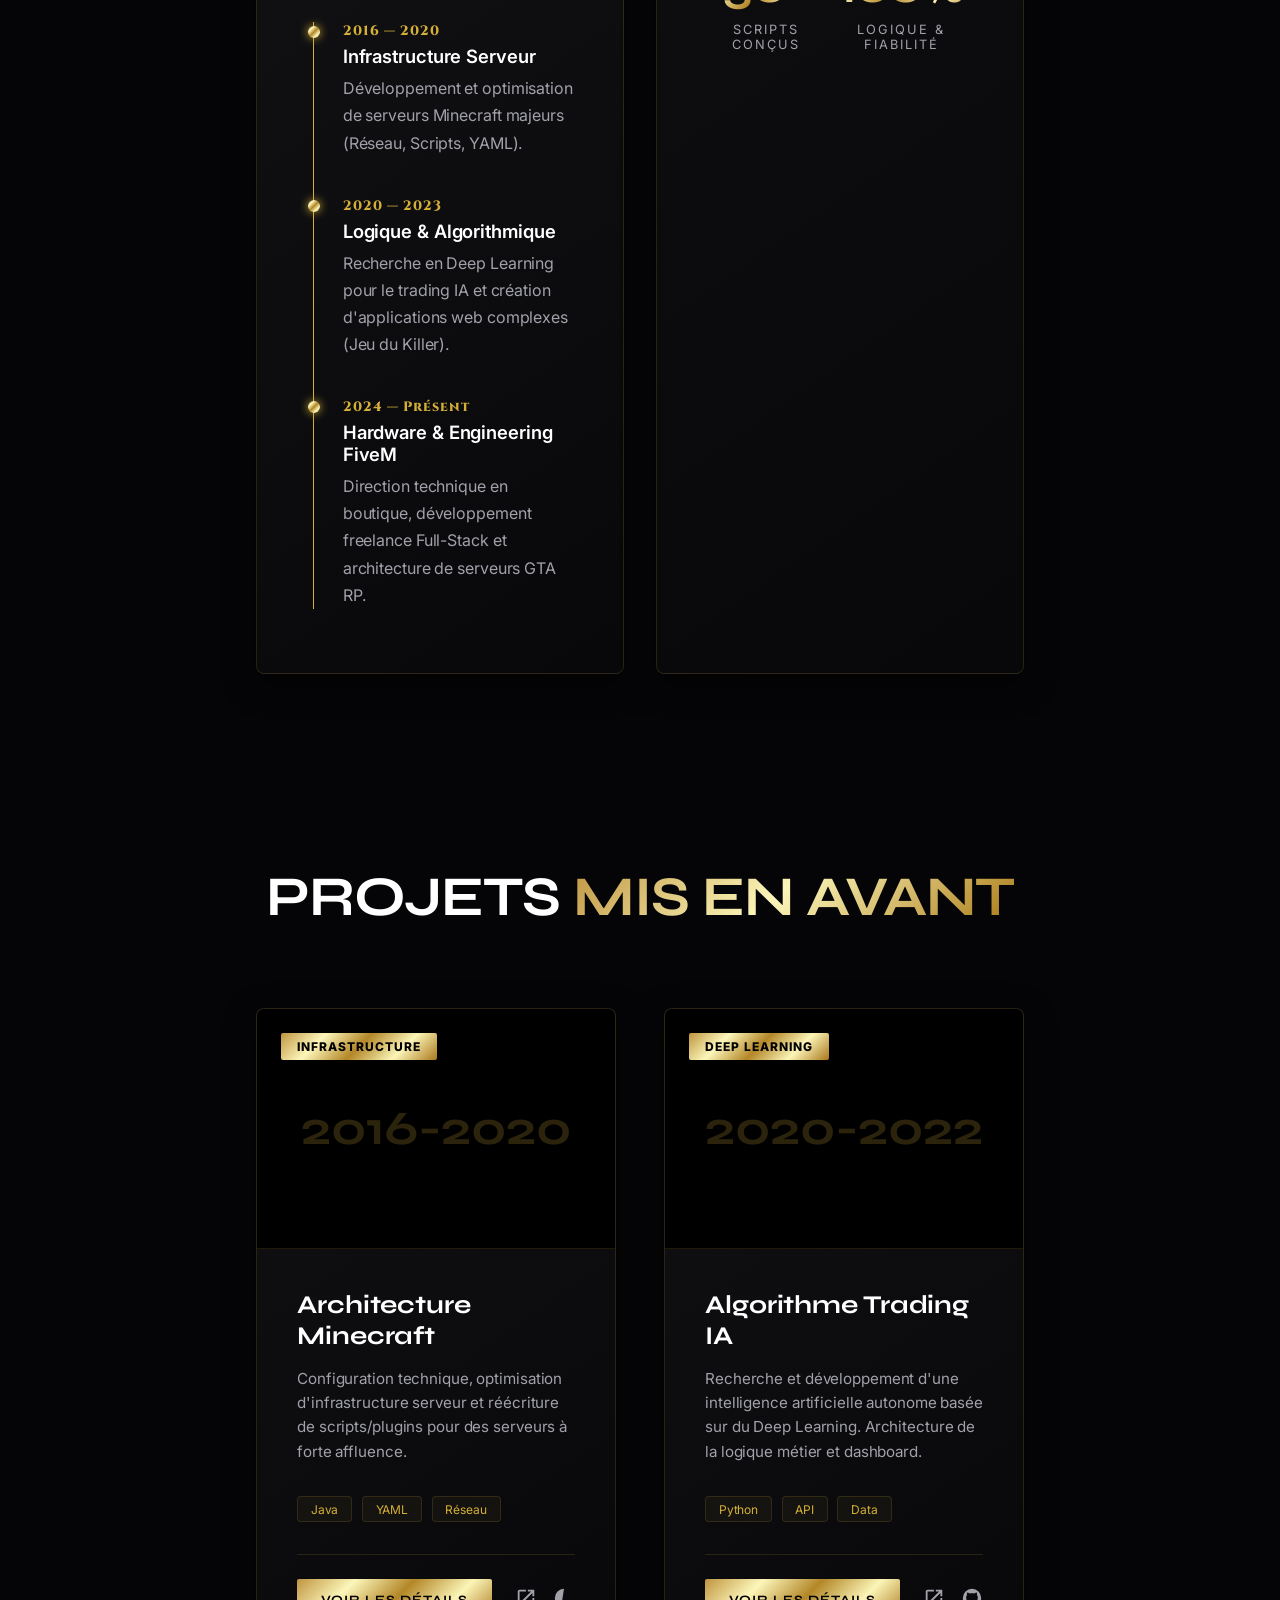
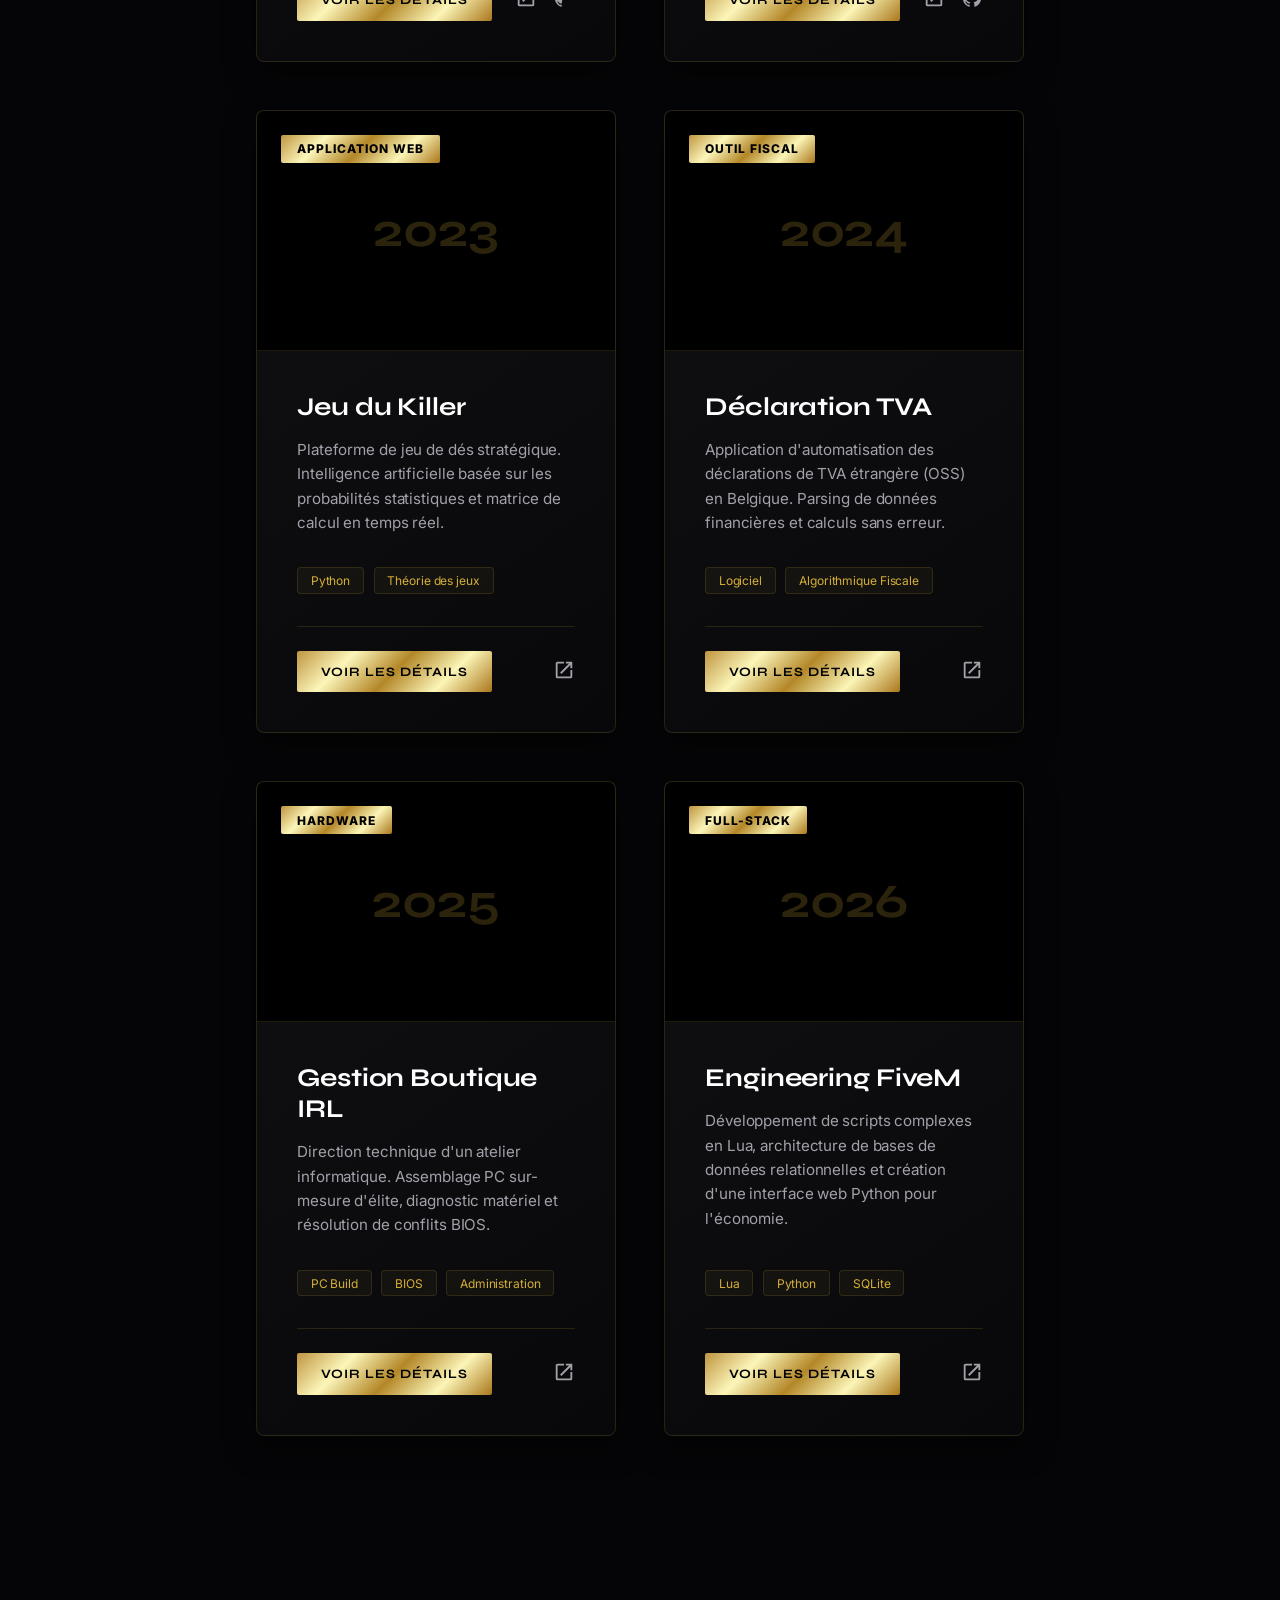
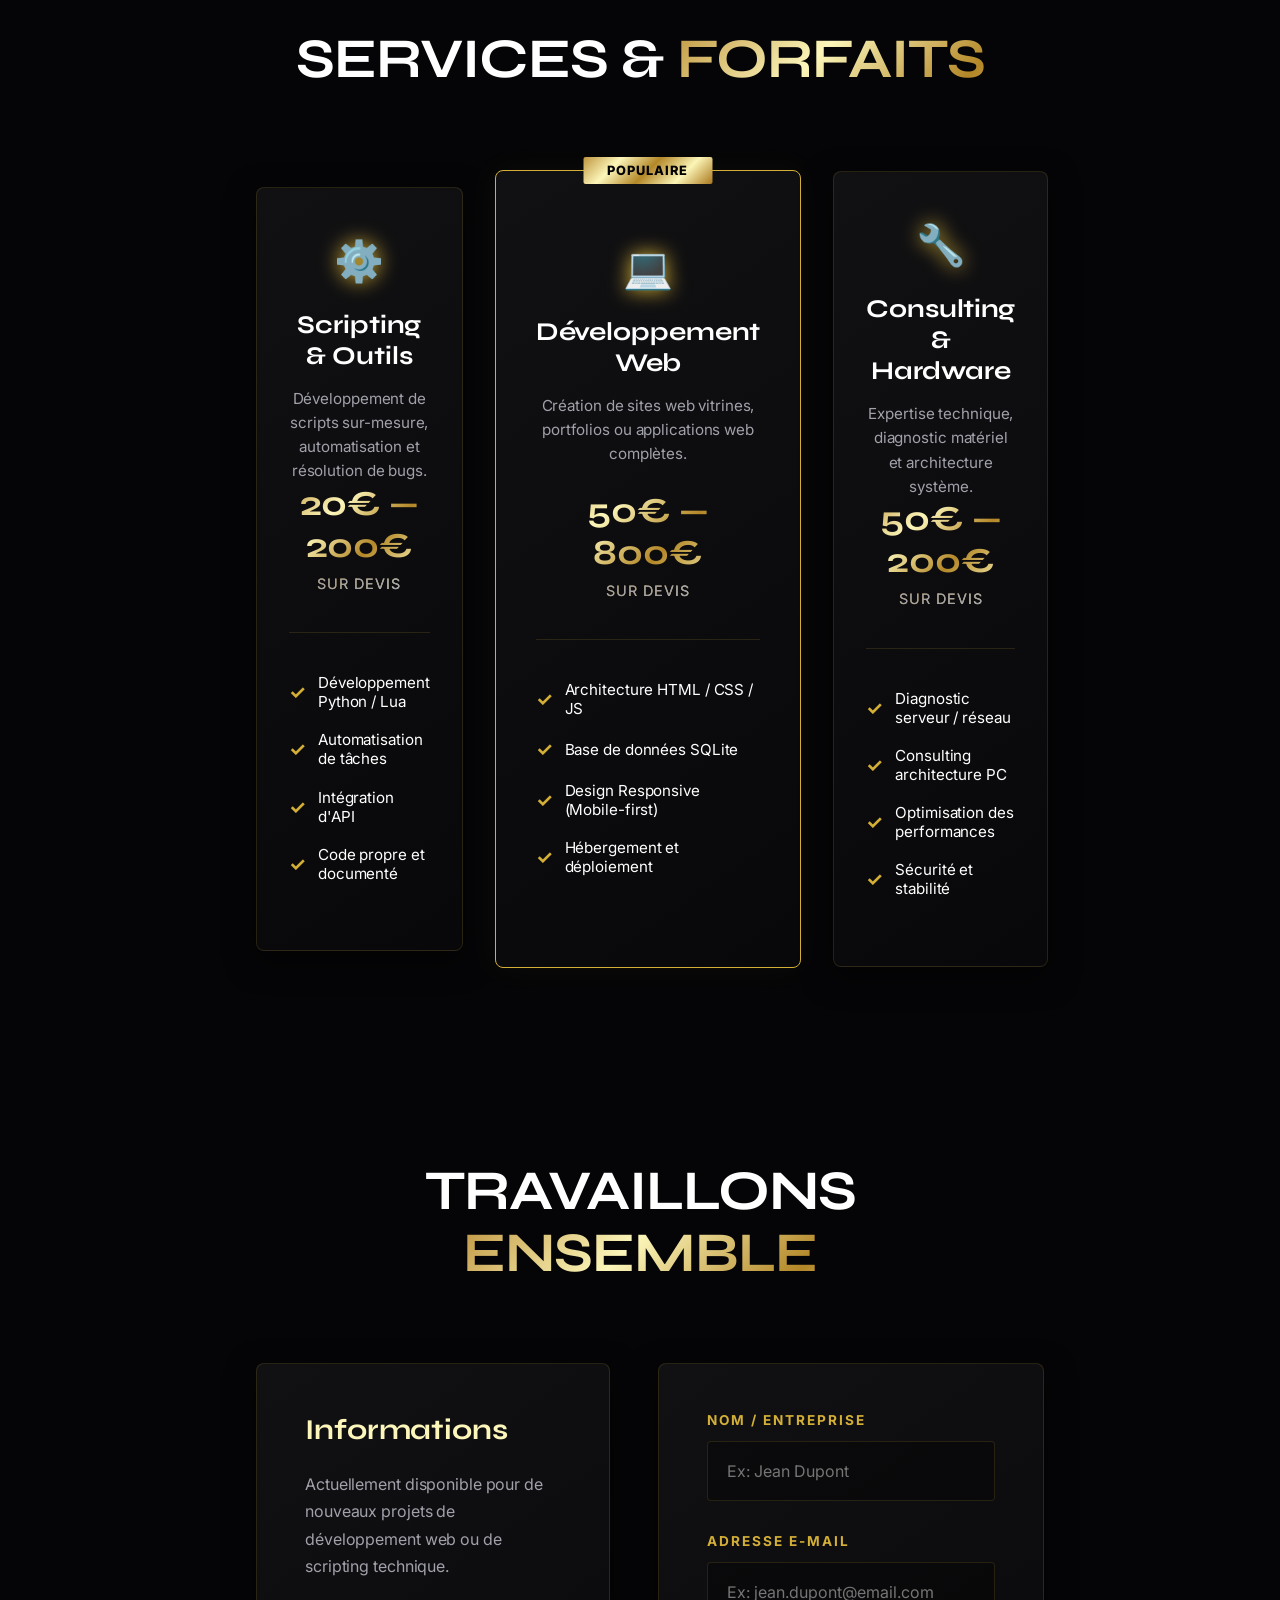
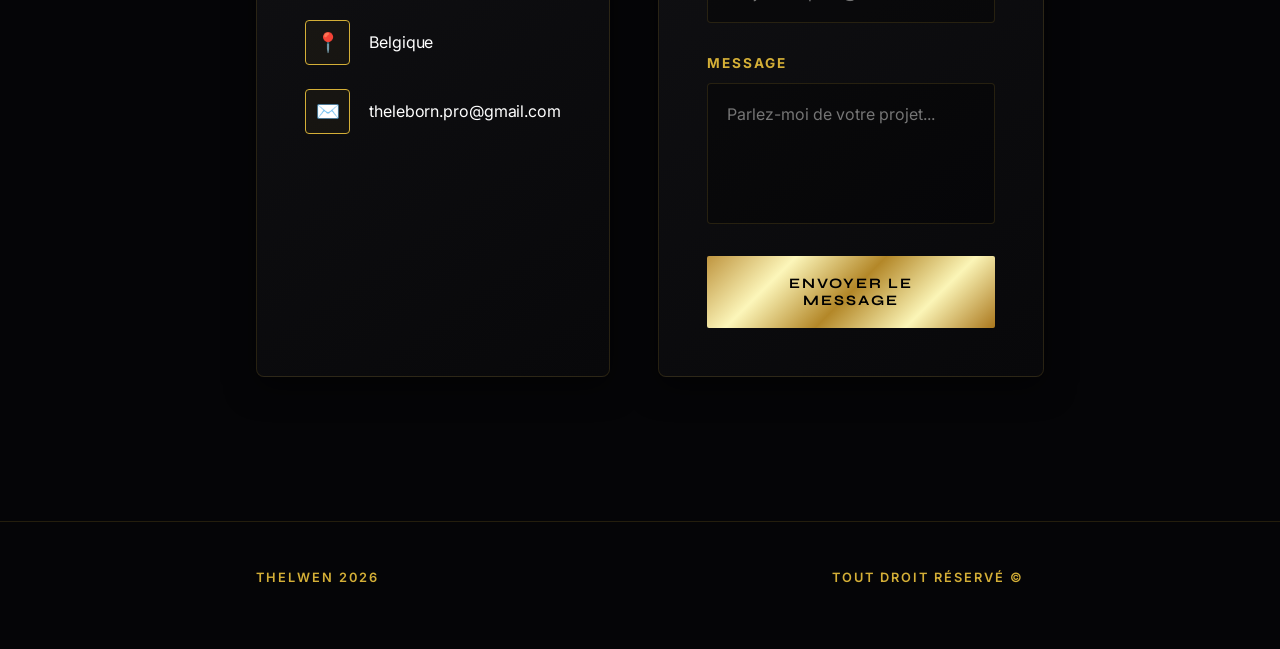
==== commit 5e3374ab: "Add files via upload" ====
--- a/index.html
+++ b/index.html
@@ -17,7 +17,6 @@
 </head>
 <body>
 
-    <!-- L'OEUVRE D'ART DORÉE (GÉNÉRÉE PAR JAVASCRIPT EN PLEIN ÉCRAN) -->
     <div class="luxury-art-bg">
         <svg id="art-canvas" xmlns="http://www.w3.org/2000/svg" preserveAspectRatio="none"></svg>
     </div>
@@ -36,14 +35,12 @@
 
     <main class="viewport-canvas">
         
-        <!-- SECTION : ACCUEIL -->
         <section id="accueil" class="hero-editorial reveal">
-            <div class="hero-meta">[ ARCHIVE // SYSTEM ]</div>
-            <h1>EXPLOITS<br><span class="gold-gradient-text">TECHNIQUES</span></h1>
+            <div class="hero-meta">[ PORTFOLIO // INFRASTRUCTURE ]</div>
+            <h1>INGÉNIERIE &<br><span class="gold-gradient-text">DÉVELOPPEMENT</span></h1>
             <p class="hero-sub">Ingénierie Logicielle & Architecture Matérielle</p>
         </section>
 
-        <!-- SECTION : À PROPOS -->
         <section id="apropos" class="about-section">
             <h2 class="section-title reveal">À PROPOS <span class="gold-gradient-text">DE MOI</span></h2>
             
@@ -129,7 +126,6 @@
             </div>
         </section>
 
-        <!-- SECTION : PROJETS -->
         <section id="projets" class="projects-section">
             <h2 class="section-title reveal">PROJETS <span class="gold-gradient-text">MIS EN AVANT</span></h2>
             
@@ -152,7 +148,7 @@
                             <a href="exp-minecraft.html" class="btn-project">Voir les détails</a>
                             <div class="project-icons">
                                 <a href="#" aria-label="Lien"><svg viewBox="0 0 24 24"><path d="M14,3V5H17.59L7.76,14.83L9.17,16.24L19,6.41V10H21V3M19,19H5V5H12V3H5C3.89,3 3,3.9 3,5V19A2,2 0 0,0 5,21H19A2,2 0 0,0 21,19V12H19V19Z"/></svg></a>
-                                <a href="#" aria-label="Github"><svg viewBox="0 0 24 24"><path d="M12,2A10,10 0 0,0 2,12C2,16.42 4.87,20.17 8.84,21.5C9.34,21.58 9.5,21.27 9.5,21C9.5,20.77 9.5,20.14 9.5,19.31C6.73,19.91 6.14,17.97 6.14,17.97C5.68,16.81 5.03,16.5 5.03,16.5C4.12,15.88 5.1,15.9 5.1,15.9C6.1,15.97 6.63,16.93 6.63,16.93C7.5,18.45 8.97,18 9.54,17.76C9.63,17.11 9.89,16.67 10.17,16.42C7.95,16.17 5.62,15.31 5.62,11.5C5.62,10.39 6,9.5 6.65,8.79C6.55,8.54 6.2,7.5 6.75,6.15C6.75,6.15 7.59,5.88 9.5,7.17C10.29,6.96 11.15,6.86 12,6.86C12.85,6.86 13.71,6.96 14.5,7.17C16.41,5.88 17.25,6.15 17.25,6.15C17.8,7.5 17.45,8.54 17.35,8.79C18,9.5 18.38,10.39 18.38,11.5C18.38,15.32 16.04,16.16 13.81,16.41C14.17,16.72 14.5,17.33 14.5,18.26C14.5,19.6 14.5,20.68 14.5,21C14.5,21.27 14.66,21.59 15.17,21.5C19.14,20.16 22,16.42 22,12A10,10 0 0,0 12,2Z"/></svg></a>
+                                <a href="#" aria-label="Github"><svg viewBox="0 0 24 24"><path d="M12,2A10,10 0 0,0 2,12C2,16.42 4.87,20.17 8.84,21.5C9.34,21.58 9.5,21.27 9.5,21C9.5,20.77 9.5,20.14 9.5,19.31C6.73,19.91 6.14,17.97 6.14,17.97C5.68,16.81 5.03,16.5 5.03,16.5C4.12,15.88 5.1,15.9 5.1,15.9C6.1,15.97 6.63,16.93 6.63,16.93C7.5,18.45 8.97,18 9.54,17.76C9.63,17.11 9.89,16.67(10.17,16.42C7.95,16.17 5.62,15.31 5.62,11.5C5.62,10.39 6,9.5 6.65,8.79C6.55,8.54 6.2,7.5 6.75,6.15C6.75,6.15 7.59,5.88 9.5,7.17C10.29,6.96 11.15,6.86 12,6.86C12.85,6.86 13.71,6.96 14.5,7.17C16.41,5.88 17.25,6.15 17.25,6.15C17.8,7.5 17.45,8.54 17.35,8.79C18,9.5 18.38,10.39 18.38,11.5C18.38,15.32 16.04,16.16 13.81,16.41C14.17,16.72 14.5,17.33 14.5,18.26C14.5,19.6 14.5,20.68 14.5,21C14.5,21.27 14.66,21.59 15.17,21.5C19.14,20.16 22,16.42 22,12A10,10 0 0,0 12,2Z"/></svg></a>
                             </div>
                         </div>
                     </div>
@@ -270,7 +266,6 @@
             </div>
         </section>
 
-        <!-- SECTION : SERVICES -->
         <section id="services" class="services-section">
             <h2 class="section-title reveal">SERVICES & <span class="gold-gradient-text">FORFAITS</span></h2>
             
@@ -279,7 +274,10 @@
                     <div class="pricing-icon">⚙️</div>
                     <h3>Scripting & Outils</h3>
                     <p class="pricing-desc">Développement de scripts sur-mesure, automatisation et résolution de bugs.</p>
-                    <div class="pricing-price">Sur Devis</div>
+                    <div class="pricing-price" style="font-size: 2.2rem; line-height: 1.2;">
+                        20€ — 200€
+                        <span style="font-size: 0.9rem; font-family: 'Inter', sans-serif; color: var(--text-dark); -webkit-text-fill-color: var(--text-dark); display: block; margin-top: 0.5rem; letter-spacing: 1px; font-weight: 400; text-transform: uppercase;">Sur devis</span>
+                    </div>
                     <ul class="pricing-features">
                         <li>Développement Python / Lua</li>
                         <li>Automatisation de tâches</li>
@@ -293,7 +291,10 @@
                     <div class="pricing-icon">💻</div>
                     <h3>Développement Web</h3>
                     <p class="pricing-desc">Création de sites web vitrines, portfolios ou applications web complètes.</p>
-                    <div class="pricing-price">Sur Devis</div>
+                    <div class="pricing-price" style="font-size: 2.2rem; line-height: 1.2;">
+                        50€ — 800€
+                        <span style="font-size: 0.9rem; font-family: 'Inter', sans-serif; color: var(--text-dark); -webkit-text-fill-color: var(--text-dark); display: block; margin-top: 0.5rem; letter-spacing: 1px; font-weight: 400; text-transform: uppercase;">Sur devis</span>
+                    </div>
                     <ul class="pricing-features">
                         <li>Architecture HTML / CSS / JS</li>
                         <li>Base de données SQLite</li>
@@ -306,7 +307,10 @@
                     <div class="pricing-icon">🔧</div>
                     <h3>Consulting & Hardware</h3>
                     <p class="pricing-desc">Expertise technique, diagnostic matériel et architecture système.</p>
-                    <div class="pricing-price">Sur Devis</div>
+                    <div class="pricing-price" style="font-size: 2.2rem; line-height: 1.2;">
+                        50€ — 200€
+                        <span style="font-size: 0.9rem; font-family: 'Inter', sans-serif; color: var(--text-dark); -webkit-text-fill-color: var(--text-dark); display: block; margin-top: 0.5rem; letter-spacing: 1px; font-weight: 400; text-transform: uppercase;">Sur devis</span>
+                    </div>
                     <ul class="pricing-features">
                         <li>Diagnostic serveur / réseau</li>
                         <li>Consulting architecture PC</li>
@@ -317,7 +321,6 @@
             </div>
         </section>
 
-        <!-- SECTION : CONTACT -->
         <section id="contact" class="contact-section">
             <h2 class="section-title reveal">TRAVAILLONS <span class="gold-gradient-text">ENSEMBLE</span></h2>
             
@@ -337,7 +340,7 @@
                 </div>
 
                 <div class="contact-form-container reveal">
-                    <form action="https://formspree.io/f/xaqzqovo" method="POST" class="contact-form">
+                    <form action="https://formspree.io/f/mqeokdyr" method="POST" class="contact-form">
                         <div class="form-group">
                             <label for="name">Nom / Entreprise</label>
                             <input type="text" id="name" name="name" required placeholder="Ex: Jean Dupont">
@@ -367,7 +370,6 @@
         </div>
     </footer>
 
-    <!-- GÉNÉRATEUR D'ART ALÉATOIRE SANS AUCUN ANGLE & SCROLL INFINI (FINESSE ABSOLUE) -->
     <script>
         function createProceduralArt() {
             const svg = document.getElementById('art-canvas');
@@ -381,7 +383,6 @@
                         <stop offset="100%" stop-color="#996515" />
                     </linearGradient>
                     <filter id="goldGlow" x="-50%" y="-50%" width="200%" height="200%">
-                        <!-- Aura resserrée pour un effet "fil d'or" tranchant et net -->
                         <feGaussianBlur stdDeviation="2" result="blur1" />
                         <feGaussianBlur stdDeviation="8" result="blur2" />
                         <feMerge>
@@ -405,7 +406,6 @@
                 const sweep = width * 1.2; 
                 const cpX = midX + (Math.random() * sweep - sweep / 2);
                 
-                // CORRECTION ICI : Épaisseur ultra-fine (0.5px à 2px)
                 const strokeWidth = 0.5 + Math.random() * 1.5; 
                 const opacity = 0.5 + Math.random() * 0.4; 
                 
--- a/css/style.css
+++ b/css/style.css
@@ -57,24 +57,24 @@
    ========================================================================== */
 
 .luxury-art-bg {
-    position: fixed; /* L'arrière-plan ne scrolle pas nativement avec la page */
+    position: fixed;
     top: 0; 
     left: 0;
     width: 100vw; 
-    height: 100vh; /* Verrouillé à la taille de l'écran de l'utilisateur */
+    height: 100vh;
     z-index: 0;
-    pointer-events: none; /* Empêche les bugs de clics sur les courbes */
+    pointer-events: none;
     display: flex;
     justify-content: flex-start;
     align-items: flex-start;
-    overflow: hidden; /* Empêche l'art de dépasser de l'écran fixe */
+    overflow: hidden; 
 }
 
 .luxury-art-bg svg {
     position: absolute;
     top: 0;
     left: 0;
-    will-change: transform; /* Optimisation pour la carte graphique */
+    will-change: transform; 
 }
 
 /* ==========================================================================
@@ -99,7 +99,7 @@
     display: flex;
     justify-content: space-between;
     align-items: center;
-    padding: 1.5rem 20vw; /* Aligné sur la grille des 60% (20% gauche / 20% droite) */
+    padding: 1.5rem 20vw; 
     position: sticky;
     top: 0;
     background-color: rgba(5, 5, 7, 0.85); 
@@ -111,7 +111,7 @@
 
 .navbar .logo {
     font-family: 'Syne', sans-serif;
-    font-weight: 800;
+    font-weight: 700;
     font-size: 1.5rem;
     letter-spacing: 4px;
     background: var(--gold-linear);
@@ -140,7 +140,7 @@
     color: var(--gold-raw);
     font-family: 'Syne', sans-serif;
     font-size: 0.7rem;
-    font-weight: 800;
+    font-weight: 700;
     letter-spacing: 2px;
     padding: 0.5rem 1rem;
     margin-left: 1rem;
@@ -151,7 +151,7 @@
 .theme-btn:hover { background: var(--gold-linear); color: #000; border-color: transparent; }
 
 /* ==========================================================================
-   STRUCTURE GÉNÉRALE DES SECTIONS (ARCHITECTURE 60% CENTRÉE)
+   STRUCTURE GÉNÉRALE DES SECTIONS
    ========================================================================== */
 
 .viewport-canvas { position: relative; z-index: 2; padding: 0; }
@@ -165,12 +165,13 @@
 .section-title {
     font-family: 'Syne', sans-serif;
     font-size: 3.5rem;
+    font-weight: 700;
     line-height: 1.1;
-    letter-spacing: -2px;
+    letter-spacing: -1px;
     text-align: center;
     margin-bottom: 5rem;
-    width: 60vw; /* Verrouillé à 60% */
-    margin-left: 20vw; /* 20% de marge gauche pour un centrage parfait */
+    width: 60vw; 
+    margin-left: 20vw; 
     text-transform: uppercase;
 }
 
@@ -204,21 +205,30 @@
 }
 
 /* ==========================================================================
-   1. HERO (ACCUEIL)
+   1. HERO (ACCUEIL) - CORRECTION DE LA LARGEUR
    ========================================================================== */
 
 .hero-editorial { 
     margin-top: 6rem; 
-    padding-left: 20vw; /* Calé sur le repère des 60% */
+    padding-left: 20vw; 
     padding-right: 20vw; 
     padding-top: 2rem; 
 }
 .hero-meta { font-family: 'Cinzel', serif; font-size: 0.9rem; color: var(--gold-raw); letter-spacing: 6px; margin-bottom: 1.5rem; font-weight: 800; }
-.hero-editorial h1 { font-family: 'Syne', sans-serif; font-weight: 800; font-size: 6.5rem; line-height: 0.9; letter-spacing: -2px; margin-bottom: 1.5rem; }
+
+.hero-editorial h1 { 
+    font-family: 'Syne', sans-serif; 
+    font-weight: 700; /* Poids réduit pour éviter l'étirement excessif de la police Syne */
+    font-size: 5.5rem; /* Taille ajustée pour un meilleur équilibre */
+    line-height: 1.05; 
+    letter-spacing: -1px; 
+    margin-bottom: 1.5rem; 
+}
+
 .hero-sub { font-size: 1.1rem; color: var(--text-dark); letter-spacing: 2px; font-weight: 400; text-transform: uppercase; }
 
 /* ==========================================================================
-   2. À PROPOS (60% AREA)
+   2. À PROPOS 
    ========================================================================== */
 
 .about-section { width: 100%; }
@@ -244,11 +254,11 @@
 
 .stats-row { display: flex; justify-content: space-around; border-top: 1px solid var(--fine-line); padding-top: 2.5rem; }
 .stat-item { text-align: center; }
-.stat-num { display: block; font-family: 'Syne', sans-serif; font-size: 2.8rem; font-weight: 800; background: var(--gold-linear); -webkit-background-clip: text; -webkit-text-fill-color: transparent; }
+.stat-num { display: block; font-family: 'Syne', sans-serif; font-size: 2.8rem; font-weight: 700; background: var(--gold-linear); -webkit-background-clip: text; -webkit-text-fill-color: transparent; }
 .stat-label { font-size: 0.8rem; color: var(--text-dark); text-transform: uppercase; letter-spacing: 2px; margin-top: 0.5rem; display: block; }
 
 /* ==========================================================================
-   3. PROJETS (60% AREA)
+   3. PROJETS
    ========================================================================== */
 
 .projects-grid { width: 60vw; margin-left: 20vw; display: grid; grid-template-columns: repeat(2, 1fr); gap: 3rem; }
@@ -267,13 +277,13 @@
 .project-image img { width: 100%; height: 100%; object-fit: cover; opacity: 0.6; transition: opacity 0.5s ease, transform 0.5s ease; filter: grayscale(50%); }
 .project-card:hover .project-image img { transform: scale(1.05); opacity: 1; filter: grayscale(0%); }
 
-.project-placeholder { font-family: 'Syne', sans-serif; font-size: 3rem; font-weight: 800; color: var(--gold-raw); opacity: 0.2; transition: opacity 0.4s ease; }
+.project-placeholder { font-family: 'Syne', sans-serif; font-size: 3rem; font-weight: 700; color: var(--gold-raw); opacity: 0.2; transition: opacity 0.4s ease; }
 .project-card:hover .project-placeholder { opacity: 1; text-shadow: 0 0 20px var(--gold-raw); }
 
 .project-badge { position: absolute; top: 1.5rem; left: 1.5rem; background: var(--gold-linear); color: #000; font-weight: 800; font-size: 0.75rem; padding: 0.4rem 1rem; border-radius: 2px; text-transform: uppercase; letter-spacing: 1px; z-index: 2; box-shadow: 0 5px 15px rgba(0,0,0,0.5); }
 
 .project-content { padding: 2.5rem; display: flex; flex-direction: column; flex-grow: 1; }
-.project-title { font-family: 'Syne', sans-serif; font-size: 1.6rem; color: var(--text-pure); margin-bottom: 1rem; font-weight: 800; }
+.project-title { font-family: 'Syne', sans-serif; font-size: 1.6rem; color: var(--text-pure); margin-bottom: 1rem; font-weight: 700; }
 .project-desc { color: var(--text-dark); font-size: 0.95rem; line-height: 1.6; margin-bottom: 2rem; flex-grow: 1; }
 
 .project-tags { display: flex; flex-wrap: wrap; gap: 0.6rem; margin-bottom: 2rem; }
@@ -281,7 +291,7 @@
 
 .project-actions { display: flex; justify-content: space-between; align-items: center; border-top: 1px solid var(--fine-line); padding-top: 1.5rem; }
 
-.btn-project { background: var(--gold-linear); color: #000; padding: 0.8rem 1.5rem; font-family: 'Syne', sans-serif; font-weight: 800; font-size: 0.8rem; text-transform: uppercase; letter-spacing: 1px; border-radius: 2px; text-decoration: none; transition: all 0.3s ease; }
+.btn-project { background: var(--gold-linear); color: #000; padding: 0.8rem 1.5rem; font-family: 'Syne', sans-serif; font-weight: 700; font-size: 0.8rem; text-transform: uppercase; letter-spacing: 1px; border-radius: 2px; text-decoration: none; transition: all 0.3s ease; }
 .btn-project:hover { box-shadow: 0 0 20px var(--gold-raw); transform: translateY(-2px); }
 
 .project-icons { display: flex; gap: 1rem; }
@@ -289,7 +299,7 @@
 .project-icons a:hover svg { fill: var(--gold-bright); transform: scale(1.1); filter: drop-shadow(0 0 5px var(--gold-raw)); }
 
 /* ==========================================================================
-   4. SERVICES & FORFAITS (60% AREA)
+   4. SERVICES & FORFAITS
    ========================================================================== */
 
 .pricing-grid { width: 60vw; margin-left: 20vw; display: grid; grid-template-columns: repeat(3, 1fr); gap: 2rem; align-items: center; }
@@ -300,21 +310,21 @@
 .pricing-badge { position: absolute; top: -14px; left: 50%; transform: translateX(-50%); background: var(--gold-linear); color: #000; padding: 0.4rem 1.5rem; border-radius: 2px; font-size: 0.8rem; font-weight: 800; text-transform: uppercase; letter-spacing: 1px; }
 
 .pricing-icon { font-size: 2.5rem; margin-bottom: 1.5rem; text-shadow: 0 0 20px var(--gold-raw); }
-.pricing-card h3 { font-family: 'Syne', sans-serif; font-size: 1.6rem; margin-bottom: 1rem; color: var(--text-pure); font-weight: 800; }
+.pricing-card h3 { font-family: 'Syne', sans-serif; font-size: 1.6rem; margin-bottom: 1rem; color: var(--text-pure); font-weight: 700; }
 .pricing-desc { color: var(--text-dark); font-size: 0.95rem; line-height: 1.6; margin-bottom: 2.5rem; height: 3.5rem; }
-.pricing-price { font-family: 'Syne', sans-serif; font-size: 2.5rem; font-weight: 800; background: var(--gold-linear); -webkit-background-clip: text; -webkit-text-fill-color: transparent; margin-bottom: 2.5rem; padding-bottom: 2.5rem; border-bottom: 1px solid var(--fine-line); }
+.pricing-price { font-family: 'Syne', sans-serif; font-size: 2.5rem; font-weight: 700; background: var(--gold-linear); -webkit-background-clip: text; -webkit-text-fill-color: transparent; margin-bottom: 2.5rem; padding-bottom: 2.5rem; border-bottom: 1px solid var(--fine-line); }
 .pricing-features { list-style: none; text-align: left; }
 .pricing-features li { color: var(--text-pure); font-size: 0.95rem; margin-bottom: 1.2rem; display: flex; align-items: center; gap: 12px; }
 .pricing-features li::before { content: '✓'; color: var(--gold-raw); font-weight: bold; font-size: 1.2rem; }
 
 /* ==========================================================================
-   5. CONTACT (60% AREA)
+   5. CONTACT 
    ========================================================================== */
 
 .contact-layout { width: 60vw; margin-left: 20vw; display: grid; grid-template-columns: 1fr 2fr; gap: 3rem; }
 
 .contact-info { padding: 3rem; }
-.contact-info h3 { font-family: 'Syne', sans-serif; font-size: 1.8rem; margin-bottom: 1.5rem; color: var(--gold-bright); font-weight: 800; }
+.contact-info h3 { font-family: 'Syne', sans-serif; font-size: 1.8rem; margin-bottom: 1.5rem; color: var(--gold-bright); font-weight: 700; }
 .contact-info p { color: var(--text-dark); line-height: 1.7; margin-bottom: 2.5rem; font-size: 1rem;}
 
 .info-item { display: flex; align-items: center; gap: 1.2rem; margin-bottom: 1.5rem; color: var(--text-pure); font-size: 1rem; }
@@ -327,11 +337,11 @@
 .form-group input, .form-group textarea { background: rgba(0,0,0,0.3); border: 1px solid var(--fine-line); border-radius: 4px; padding: 1.2rem; color: var(--text-pure); font-size: 1rem; transition: all 0.3s ease; resize: none; font-family: inherit; }
 .form-group input:focus, .form-group textarea:focus { outline: none; border-color: var(--gold-raw); box-shadow: 0 0 15px var(--hover-bg); }
 
-.btn-primary { background: var(--gold-linear); color: #000; padding: 1.2rem 3rem; font-family: 'Syne', sans-serif; font-weight: 800; border: none; font-size: 0.9rem; text-transform: uppercase; letter-spacing: 2px; border-radius: 2px; cursor: pointer; transition: all 0.3s ease; align-self: flex-start; }
+.btn-primary { background: var(--gold-linear); color: #000; padding: 1.2rem 3rem; font-family: 'Syne', sans-serif; font-weight: 700; border: none; font-size: 0.9rem; text-transform: uppercase; letter-spacing: 2px; border-radius: 2px; cursor: pointer; transition: all 0.3s ease; align-self: flex-start; }
 .btn-primary:hover { transform: translateY(-3px); box-shadow: 0 10px 25px var(--gold-glow); }
 
 /* ==========================================================================
-   FOOTER (ALIGNEMENT 60%)
+   FOOTER
    ========================================================================== */
 
 .editorial-footer { padding: 3rem 20vw 4rem 20vw; border-top: 1px solid var(--fine-line); margin-top: 5rem; }
@@ -349,7 +359,7 @@
 [class^="specs-block-"] { border-top: 1px solid var(--fine-line); margin-top: 4rem; padding-top: 2rem; }
 [class^="specs-title-"] { font-family: 'Cinzel', serif; color: var(--gold-raw); font-size: 0.9rem; letter-spacing: 3px; text-transform: uppercase; font-weight: 700; margin-bottom: 1rem; }
 [class^="specs-details-"] { font-size: 1rem; color: var(--text-pure); }
-.link-killer, .link-fivem { display: inline-block; margin-top: 2.5rem; background: var(--gold-linear); color: #000; padding: 1rem 2rem; font-family: 'Syne', sans-serif; font-weight: 800; font-size: 0.9rem; text-transform: uppercase; letter-spacing: 1px; border-radius: 2px; text-decoration: none; transition: all 0.3s ease; }
+.link-killer, .link-fivem { display: inline-block; margin-top: 2.5rem; background: var(--gold-linear); color: #000; padding: 1rem 2rem; font-family: 'Syne', sans-serif; font-weight: 700; font-size: 0.9rem; text-transform: uppercase; letter-spacing: 1px; border-radius: 2px; text-decoration: none; transition: all 0.3s ease; }
 .link-killer:hover, .link-fivem:hover { transform: translateY(-3px); box-shadow: 0 10px 20px var(--gold-glow); }
 
 /* ==========================================================================
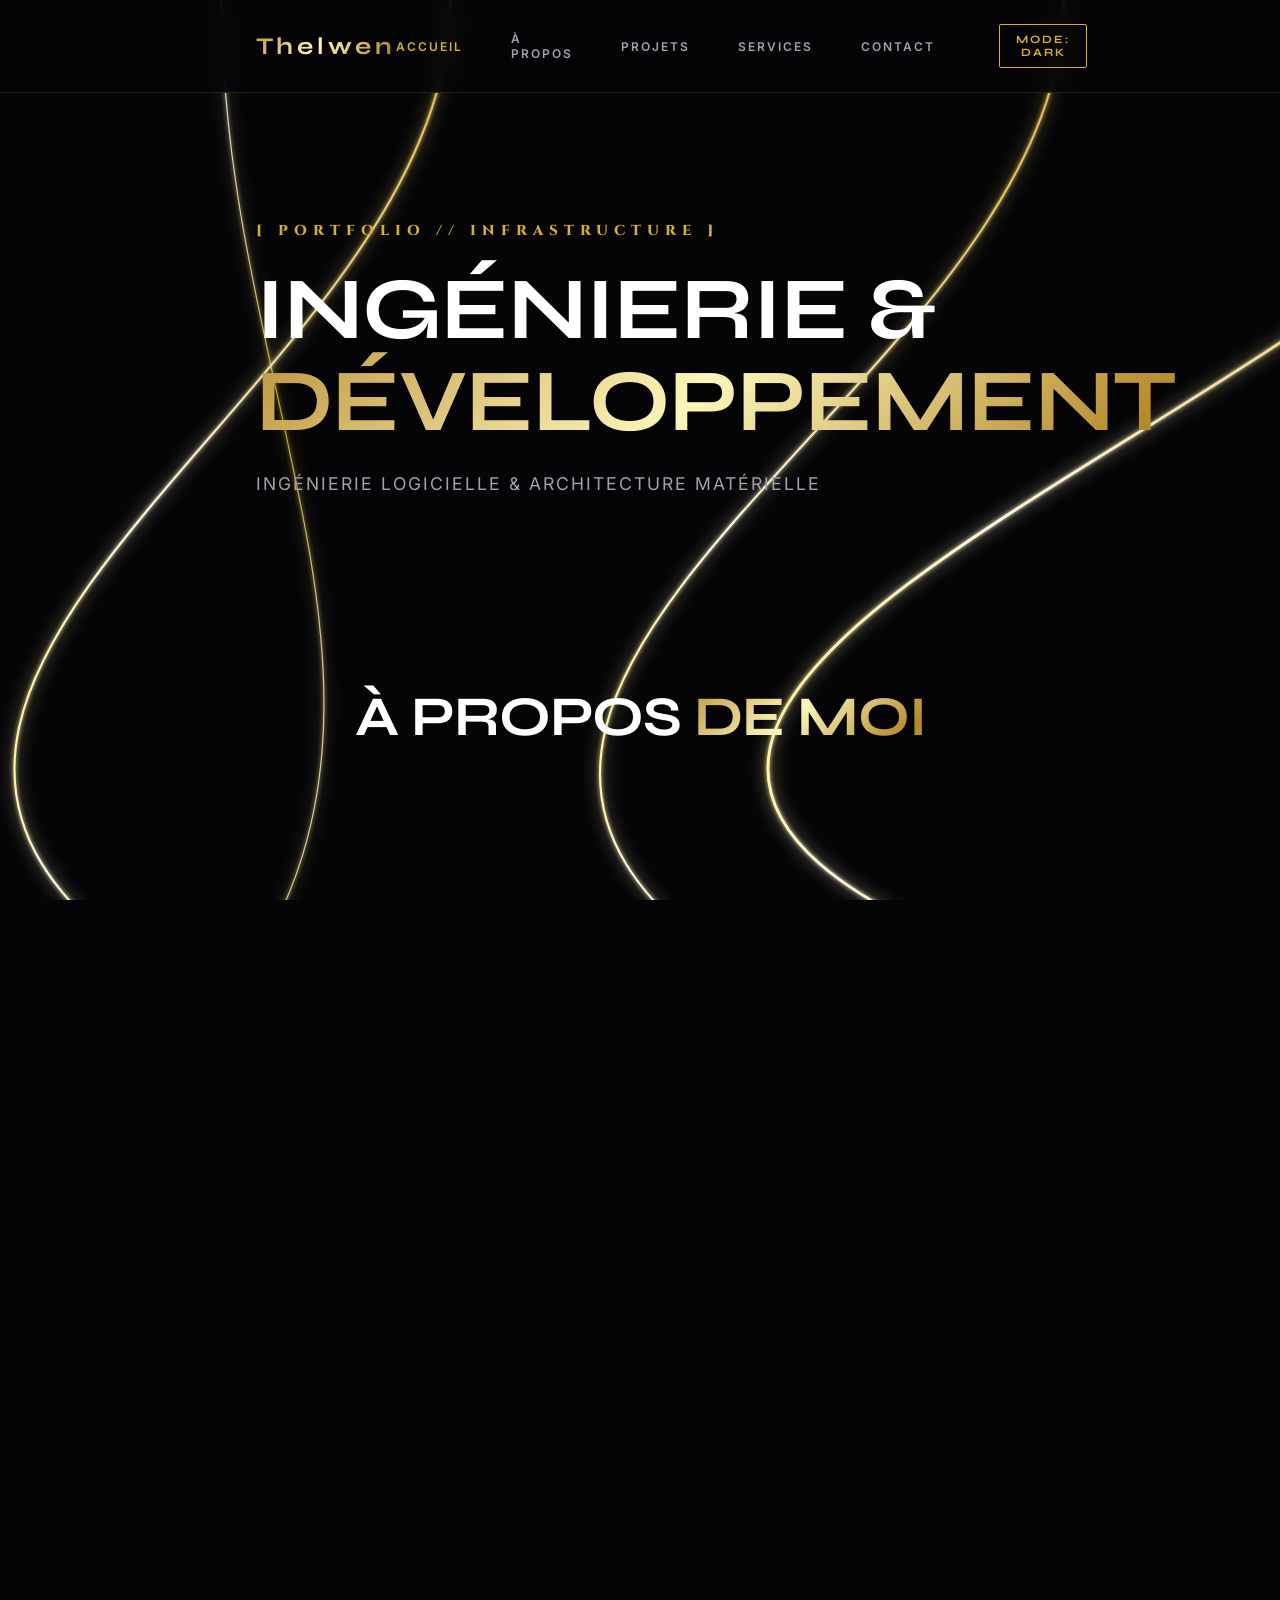
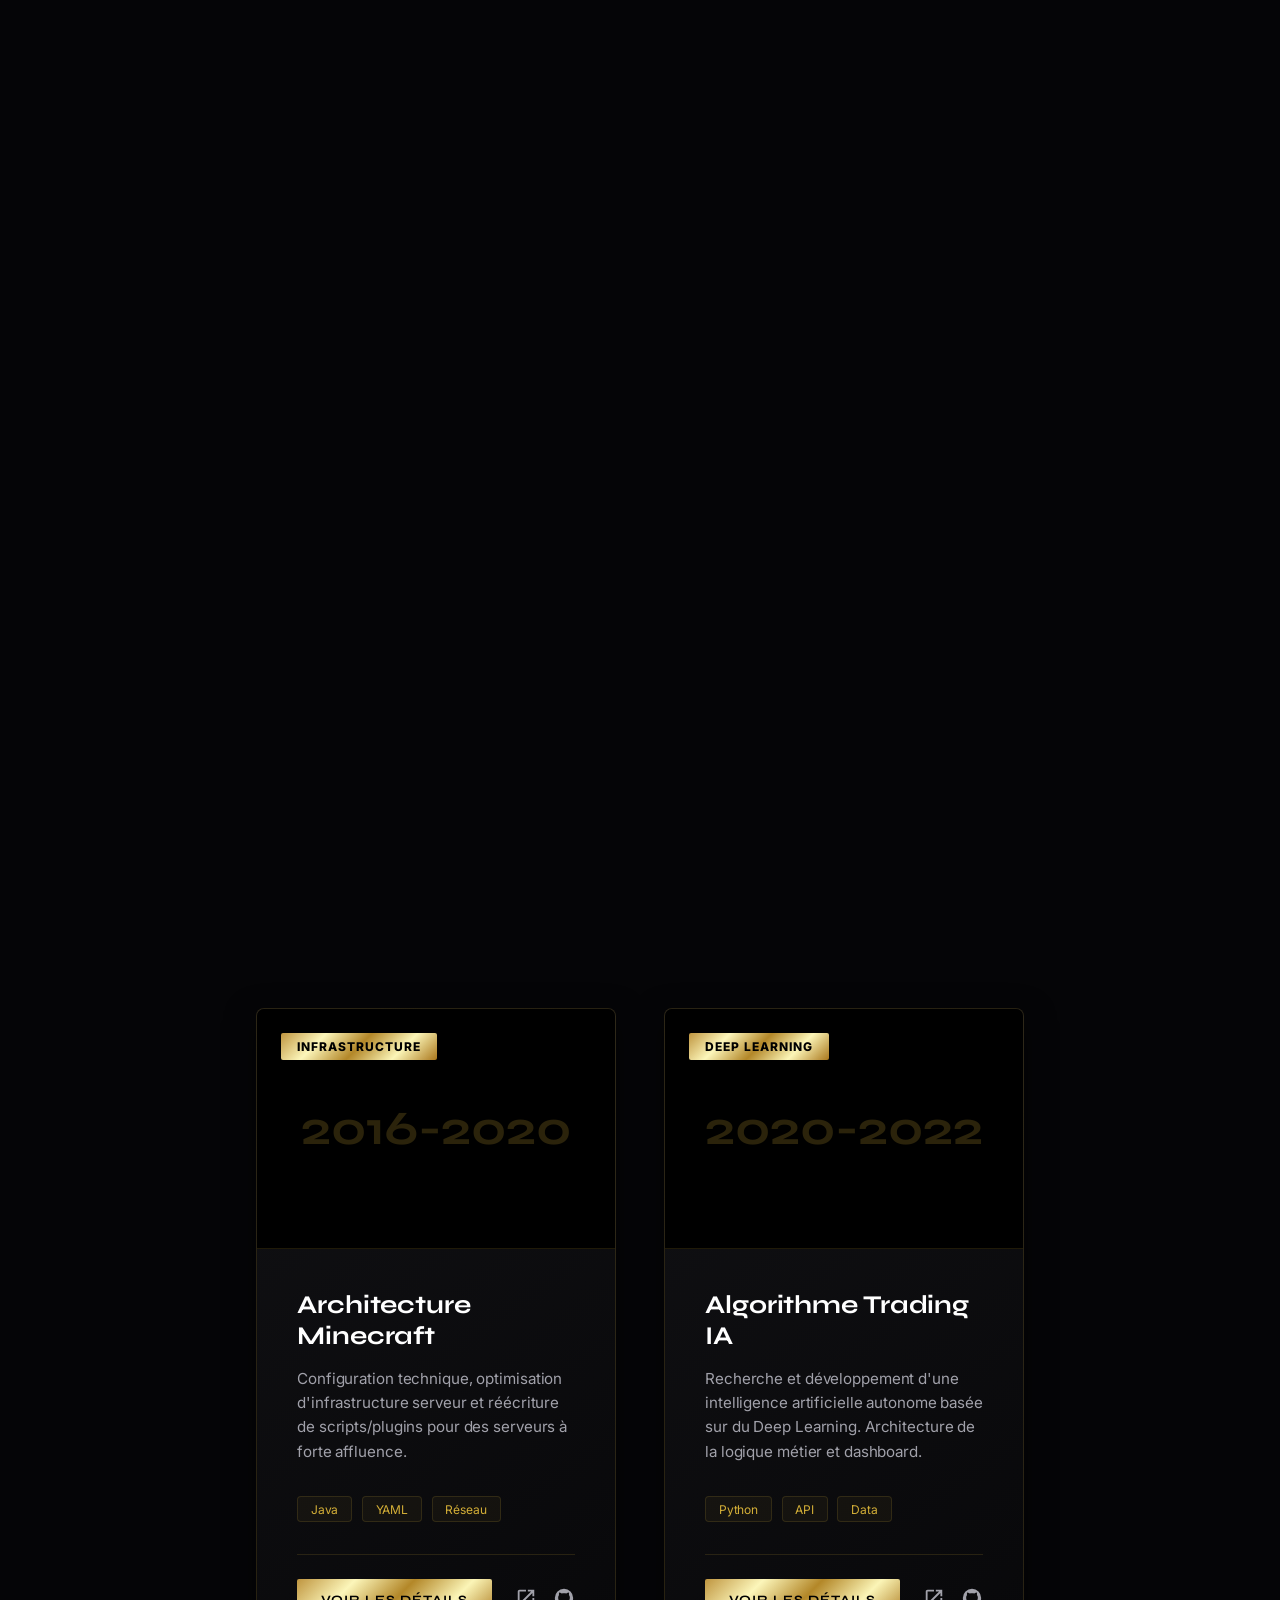
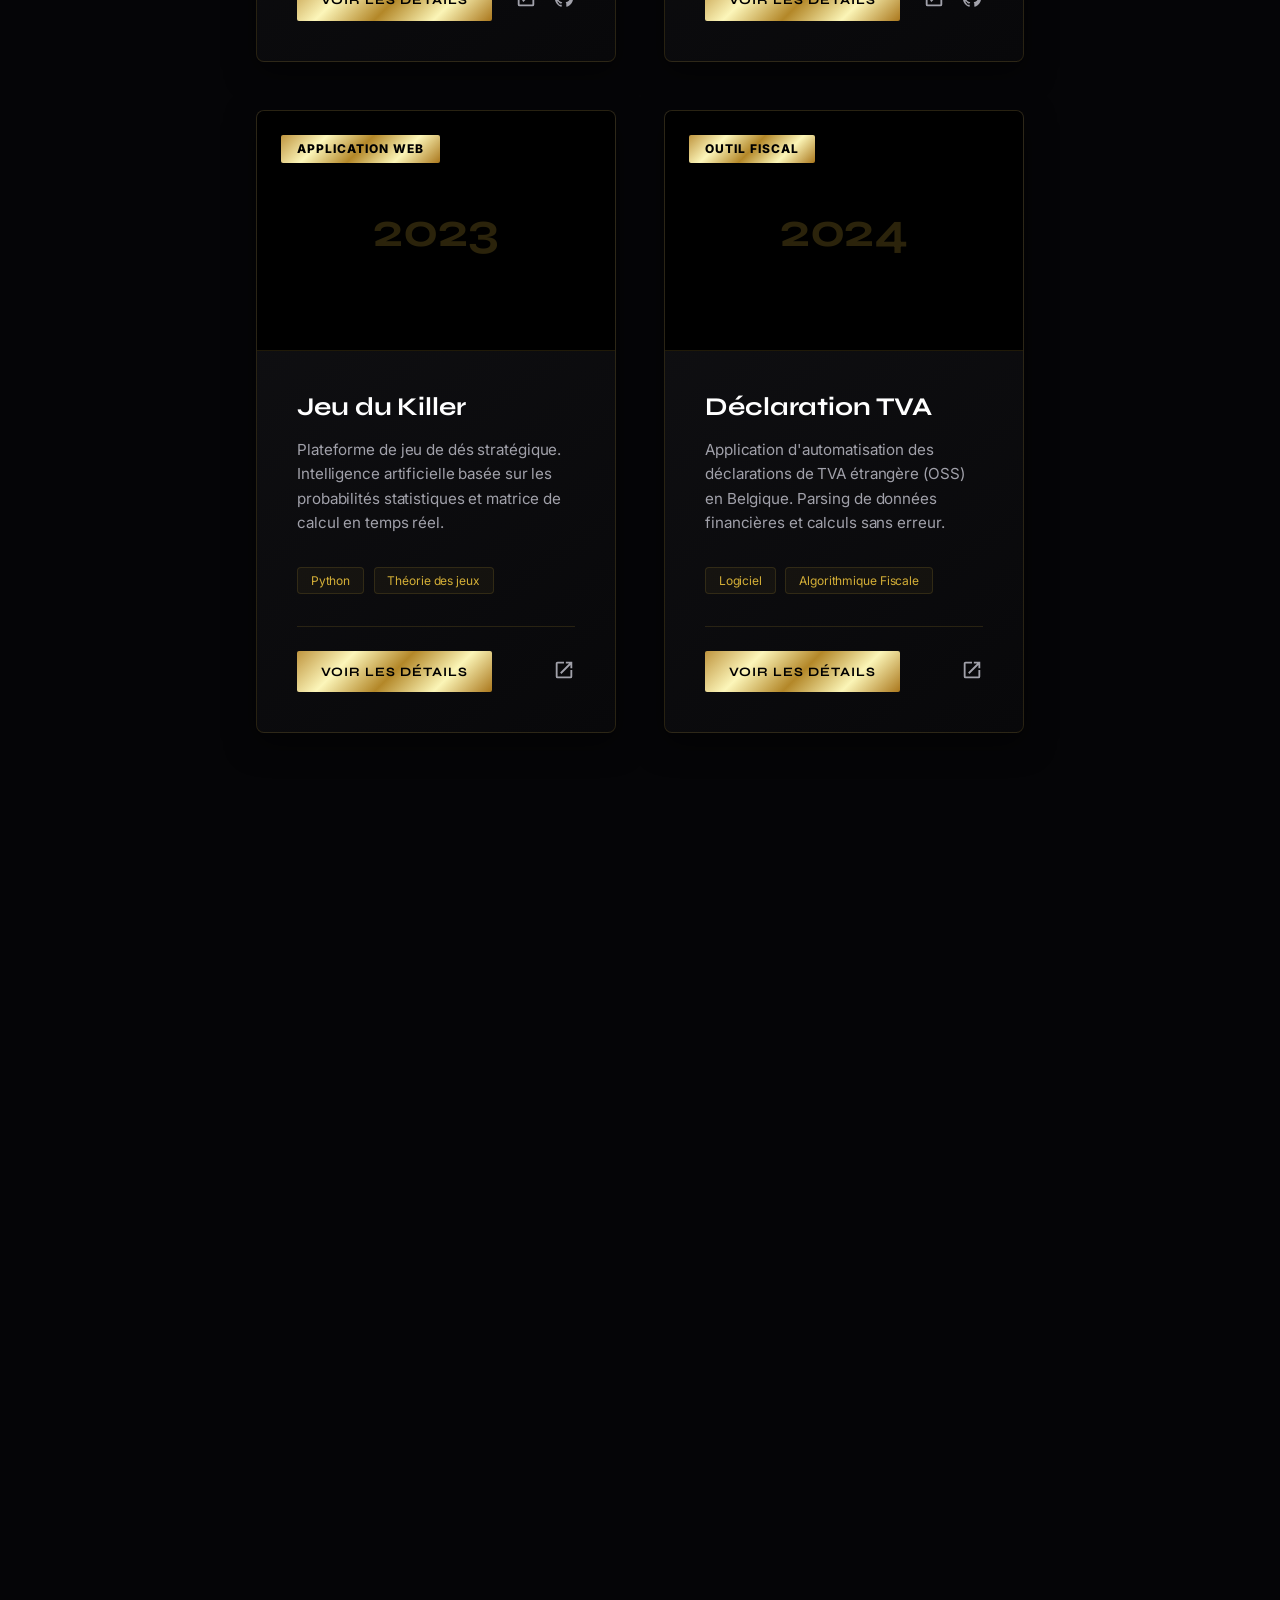
==== commit 8c4803b6: "Add files via upload" ====
--- a/index.html
+++ b/index.html
@@ -148,7 +148,7 @@
                             <a href="exp-minecraft.html" class="btn-project">Voir les détails</a>
                             <div class="project-icons">
                                 <a href="#" aria-label="Lien"><svg viewBox="0 0 24 24"><path d="M14,3V5H17.59L7.76,14.83L9.17,16.24L19,6.41V10H21V3M19,19H5V5H12V3H5C3.89,3 3,3.9 3,5V19A2,2 0 0,0 5,21H19A2,2 0 0,0 21,19V12H19V19Z"/></svg></a>
-                                <a href="#" aria-label="Github"><svg viewBox="0 0 24 24"><path d="M12,2A10,10 0 0,0 2,12C2,16.42 4.87,20.17 8.84,21.5C9.34,21.58 9.5,21.27 9.5,21C9.5,20.77 9.5,20.14 9.5,19.31C6.73,19.91 6.14,17.97 6.14,17.97C5.68,16.81 5.03,16.5 5.03,16.5C4.12,15.88 5.1,15.9 5.1,15.9C6.1,15.97 6.63,16.93 6.63,16.93C7.5,18.45 8.97,18 9.54,17.76C9.63,17.11 9.89,16.67(10.17,16.42C7.95,16.17 5.62,15.31 5.62,11.5C5.62,10.39 6,9.5 6.65,8.79C6.55,8.54 6.2,7.5 6.75,6.15C6.75,6.15 7.59,5.88 9.5,7.17C10.29,6.96 11.15,6.86 12,6.86C12.85,6.86 13.71,6.96 14.5,7.17C16.41,5.88 17.25,6.15 17.25,6.15C17.8,7.5 17.45,8.54 17.35,8.79C18,9.5 18.38,10.39 18.38,11.5C18.38,15.32 16.04,16.16 13.81,16.41C14.17,16.72 14.5,17.33 14.5,18.26C14.5,19.6 14.5,20.68 14.5,21C14.5,21.27 14.66,21.59 15.17,21.5C19.14,20.16 22,16.42 22,12A10,10 0 0,0 12,2Z"/></svg></a>
+                                <a href="#" aria-label="Github"><svg viewBox="0 0 24 24"><path d="M12,2A10,10 0 0,0 2,12C2,16.42 4.87,20.17 8.84,21.5C9.34,21.58 9.5,21.27 9.5,21C9.5,20.77 9.5,20.14 9.5,19.31C6.73,19.91 6.14,17.97 6.14,17.97C5.68,16.81 5.03,16.5 5.03,16.5C4.12,15.88 5.1,15.9 5.1,15.9C6.1,15.97 6.63,16.93 6.63,16.93C7.5,18.45 8.97,18 9.54,17.76C9.63,17.11 9.89,16.67 10.17,16.42C7.95,16.17 5.62,15.31 5.62,11.5C5.62,10.39 6,9.5 6.65,8.79C6.55,8.54 6.2,7.5 6.75,6.15C6.75,6.15 7.59,5.88 9.5,7.17C10.29,6.96 11.15,6.86 12,6.86C12.85,6.86 13.71,6.96 14.5,7.17C16.41,5.88 17.25,6.15 17.25,6.15C17.8,7.5 17.45,8.54 17.35,8.79C18,9.5 18.38,10.39 18.38,11.5C18.38,15.32 16.04,16.16 13.81,16.41C14.17,16.72 14.5,17.33 14.5,18.26C14.5,19.6 14.5,20.68 14.5,21C14.5,21.27 14.66,21.59 15.17,21.5C19.14,20.16 22,16.42 22,12A10,10 0 0,0 12,2Z"/></svg></a>
                             </div>
                         </div>
                     </div>
@@ -371,6 +371,13 @@
     </footer>
 
     <script>
+        let linesData = [];
+        const height = 2000;
+        let lastTime = 0;
+
+        // BRIDAGE PHYSIQUE STRICT : 1 cm toutes les 5 secondes (environ 0.008px par milliseconde)
+        const MAX_SPEED = 0.008; 
+
         function createProceduralArt() {
             const svg = document.getElementById('art-canvas');
             const defs = `
@@ -394,39 +401,111 @@
                 </defs>`;
                 
             const width = window.innerWidth;
-            const height = 2000; 
-            
-            let pathsHtml = '';
-            const numLines = 4;
+            linesData = [];
+            const numLines = 3.1;
+            
+            let group1Content = '';
+            let group2Content = '';
             
             for (let i = 0; i < numLines; i++) {
-                const startX = (width / numLines) * i + (Math.random() * (width / numLines));
-                const midX = Math.random() * width;
+                const sX = (width / numLines) * i + (Math.random() * (width / numLines));
+                const mX = Math.random() * width;
+                const sweep = width * 1.8; 
+                const cX = mX + (Math.random() * sweep - sweep / 2);
                 
-                const sweep = width * 1.2; 
-                const cpX = midX + (Math.random() * sweep - sweep / 2);
+                // Épaisseur de prestige ajustée (1.2px à 3px maximum) pour un rendu haut de gamme net
+                const strokeWidth = 1.2 + Math.random() * 1.8; 
+                const opacity = 0.8 + Math.random() * 2.3; 
                 
-                const strokeWidth = 0.5 + Math.random() * 1.5; 
-                const opacity = 0.5 + Math.random() * 0.4; 
+                linesData.push({
+                    baseStartX: sX, baseMidX: mX, baseCpX: cX,
+                    tgtStartX: sX, tgtMidX: mX, tgtCpX: cX,
+                    strokeWidth: strokeWidth,
+                    opacity: opacity,
+                    waveSpeedX: 0.6 + Math.random() * 0.6,
+                    waveSpeedCp: 0.4 + Math.random() * 0.6,
+                    phase: Math.random() * Math.PI * 2
+                });
                 
-                const pathD = `M ${startX},0 
-                               C ${startX},${height * 0.2} ${cpX},${height * 0.35} ${midX},${height * 0.5} 
-                               S ${startX},${height * 0.8} ${startX},${height}`;
-                
-                pathsHtml += `<path d="${pathD}" fill="none" stroke="url(#goldGradient)" stroke-width="${strokeWidth}" filter="url(#goldGlow)" opacity="${opacity}"/>`;
+                // Correction critique : réinjection des IDs indispensables pour la liaison du script d'animation
+                group1Content += `<path id="g1-path-${i}" fill="none" stroke="url(#goldGradient)" stroke-width="${strokeWidth}" filter="url(#goldGlow)" opacity="${opacity}"/>`;
+                group2Content += `<path id="g2-path-${i}" fill="none" stroke="url(#goldGradient)" stroke-width="${strokeWidth}" filter="url(#goldGlow)" opacity="${opacity}"/>`;
             }
             
-            const group1 = `<g>${pathsHtml}</g>`;
-            const group2 = `<g transform="translate(0, ${height})">${pathsHtml}</g>`;
-            
-            svg.innerHTML = defs + group1 + group2;
+            svg.innerHTML = defs + `<g>${group1Content}</g>` + `<g transform="translate(0, ${height})">${group2Content}</g>`;
             
             svg.setAttribute('viewBox', `0 0 ${width} ${height * 2}`);
             svg.style.width = width + 'px';
             svg.style.height = (height * 2) + 'px';
         }
 
-        window.addEventListener('DOMContentLoaded', createProceduralArt);
+        function animateSpeedClampedCaterpillar(timestamp) {
+            if (!lastTime) lastTime = timestamp;
+            let delta = timestamp - lastTime;
+            lastTime = timestamp;
+            
+            if (delta > 100) delta = 16; 
+
+            const width = window.innerWidth;
+            const sweep = width * 1.2;
+            const maxMove = MAX_SPEED * delta; 
+
+            linesData.forEach((line, i) => {
+                const p1 = document.getElementById(`g1-path-${i}`);
+                const p2 = document.getElementById(`g2-path-${i}`);
+
+                let deltaX_start = line.tgtStartX - line.baseStartX;
+                let deltaX_mid = line.tgtMidX - line.baseMidX;
+                let deltaX_cp = line.tgtCpX - line.baseCpX;
+
+                let stepStart = deltaX_start * 0.0006 * delta;
+                let stepMid = deltaX_mid * 0.0006 * delta;
+                let stepCp = deltaX_cp * 0.0006 * delta;
+
+                // Application du bridage strict vectoriel (1cm/5s maximum)
+                stepStart = Math.sign(stepStart) * Math.min(Math.abs(stepStart), maxMove);
+                stepMid = Math.sign(stepMid) * Math.min(Math.abs(stepMid), maxMove);
+                stepCp = Math.sign(stepCp) * Math.min(Math.abs(stepCp), maxMove);
+
+                line.baseStartX += stepStart;
+                line.baseMidX += stepMid;
+                line.baseCpX += stepCp;
+
+                // Sélection d'une nouvelle posture cible dès que la précédente est validée
+                if (Math.abs(deltaX_start) < 6 && Math.abs(deltaX_mid) < 6 && Math.abs(deltaX_cp) < 6) {
+                    line.tgtStartX = (width / 4) * i + (Math.random() * (width / 4));
+                    line.tgtMidX = Math.random() * width;
+                    line.tgtCpX = line.tgtMidX + (Math.random() * sweep - sweep / 2);
+                }
+
+                // Micro-ondulation organique fluide constante (effet chenille)
+                const wobbleMid = Math.sin(timestamp * 0.0008 + line.phase) * 35;
+                const wobbleCp = Math.cos(timestamp * 0.0006 + line.phase) * 50;
+
+                let renderStartX = line.baseStartX;
+                let renderMidX = line.baseMidX + wobbleMid;
+                let renderCpX = line.baseCpX + wobbleCp;
+
+                const pathD = `M ${renderStartX},0 \n C ${renderStartX},${height * 0.2} ${renderCpX},${height * 0.35} ${renderMidX},${height * 0.5} \n S ${renderStartX},${height * 0.8} ${renderStartX},${height}`;
+                
+                if (p1) p1.setAttribute('d', pathD);
+                if (p2) p2.setAttribute('d', pathD);
+            });
+            
+            const artBg = document.getElementById('art-canvas');
+            let scrollY = window.pageYOffset;
+            if (artBg) {
+                let y = (scrollY * 0.9) % 2000;
+                artBg.style.transform = `translateY(${-y}px)`;
+            }
+
+            requestAnimationFrame(animateSpeedClampedCaterpillar);
+        }
+
+        window.addEventListener('DOMContentLoaded', () => {
+            createProceduralArt();
+            requestAnimationFrame(animateSpeedClampedCaterpillar);
+        });
         window.addEventListener('resize', createProceduralArt);
 
         const toggleBtn = document.getElementById('theme-toggle');
@@ -450,16 +529,9 @@
 
         const sections = document.querySelectorAll("section");
         const navLinks = document.querySelectorAll(".nav-links a");
-        const artBg = document.getElementById('art-canvas');
 
         window.addEventListener("scroll", () => {
             let scrollY = window.pageYOffset;
-            
-            if (artBg) {
-                let y = (scrollY * 0.45) % 2000;
-                artBg.style.transform = `translateY(${-y}px)`;
-            }
-
             let current = "";
             sections.forEach((section) => {
                 const sectionTop = section.offsetTop;
@@ -484,10 +556,7 @@
                     observer.unobserve(entry.target); 
                 }
             });
-        }, {
-            threshold: 0.1, 
-            rootMargin: "0px 0px -50px 0px"
-        });
+        }, { threshold: 0.1, rootMargin: "0px 0px -50px 0px" });
 
         revealElements.forEach(el => revealObserver.observe(el));
     </script>
--- a/css/style.css
+++ b/css/style.css
@@ -53,7 +53,39 @@
 }
 
 /* ==========================================================================
-   L'OEUVRE D'ART EN ARRIÈRE-PLAN (BLOQUÉE À 100% DE L'ÉCRAN)
+   MOTEUR D'ANIMATION HAUTE HORLOGERIE (MOUVEMENT AUTONOME DES LIGNES)
+   ========================================================================== */
+
+@keyframes luxuryFloat1 {
+    0% { transform: translate(0px, 0px) rotate(0deg); }
+    33% { transform: translate(15px, 10px) rotate(0.3deg); }
+    66% { transform: translate(-10px, 20px) rotate(-0.2deg); }
+    100% { transform: translate(0px, 0px) rotate(0deg); }
+}
+
+@keyframes luxuryFloat2 {
+    0% { transform: translate(0px, 0px) rotate(0deg); }
+    33% { transform: translate(-20px, 15px) rotate(-0.4deg); }
+    66% { transform: translate(10px, -10px) rotate(0.2deg); }
+    100% { transform: translate(0px, 0px) rotate(0deg); }
+}
+
+@keyframes luxuryFloat3 {
+    0% { transform: translate(0px, 0px) rotate(0deg); }
+    33% { transform: translate(10px, -20px) rotate(0.2deg); }
+    66% { transform: translate(-15px, 10px) rotate(-0.3deg); }
+    100% { transform: translate(0px, 0px) rotate(0deg); }
+}
+
+@keyframes luxuryFloat4 {
+    0% { transform: translate(0px, 0px) rotate(0deg); }
+    33% { transform: translate(-10px, -10px) rotate(-0.2deg); }
+    66% { transform: translate(20px, 15px) rotate(0.4deg); }
+    100% { transform: translate(0px, 0px) rotate(0deg); }
+}
+
+/* ==========================================================================
+   L'OEUVRE D'ART EN ARRIÈRE-PLAN
    ========================================================================== */
 
 .luxury-art-bg {
@@ -75,6 +107,24 @@
     top: 0;
     left: 0;
     will-change: transform; 
+}
+
+/* Liaison des trajectoires fluides sur chaque fil d'or individuel */
+#art-canvas path:nth-child(1) {
+    animation: luxuryFloat1 28s ease-in-out infinite;
+    transform-origin: center;
+}
+#art-canvas path:nth-child(2) {
+    animation: luxuryFloat2 35s ease-in-out infinite;
+    transform-origin: center;
+}
+#art-canvas path:nth-child(3) {
+    animation: luxuryFloat3 42s ease-in-out infinite;
+    transform-origin: center;
+}
+#art-canvas path:nth-child(4) {
+    animation: luxuryFloat4 31s ease-in-out infinite;
+    transform-origin: center;
 }
 
 /* ==========================================================================
@@ -205,7 +255,7 @@
 }
 
 /* ==========================================================================
-   1. HERO (ACCUEIL) - CORRECTION DE LA LARGEUR
+   1. HERO (ACCUEIL)
    ========================================================================== */
 
 .hero-editorial { 
@@ -218,8 +268,8 @@
 
 .hero-editorial h1 { 
     font-family: 'Syne', sans-serif; 
-    font-weight: 700; /* Poids réduit pour éviter l'étirement excessif de la police Syne */
-    font-size: 5.5rem; /* Taille ajustée pour un meilleur équilibre */
+    font-weight: 700; 
+    font-size: 5.5rem; 
     line-height: 1.05; 
     letter-spacing: -1px; 
     margin-bottom: 1.5rem; 
